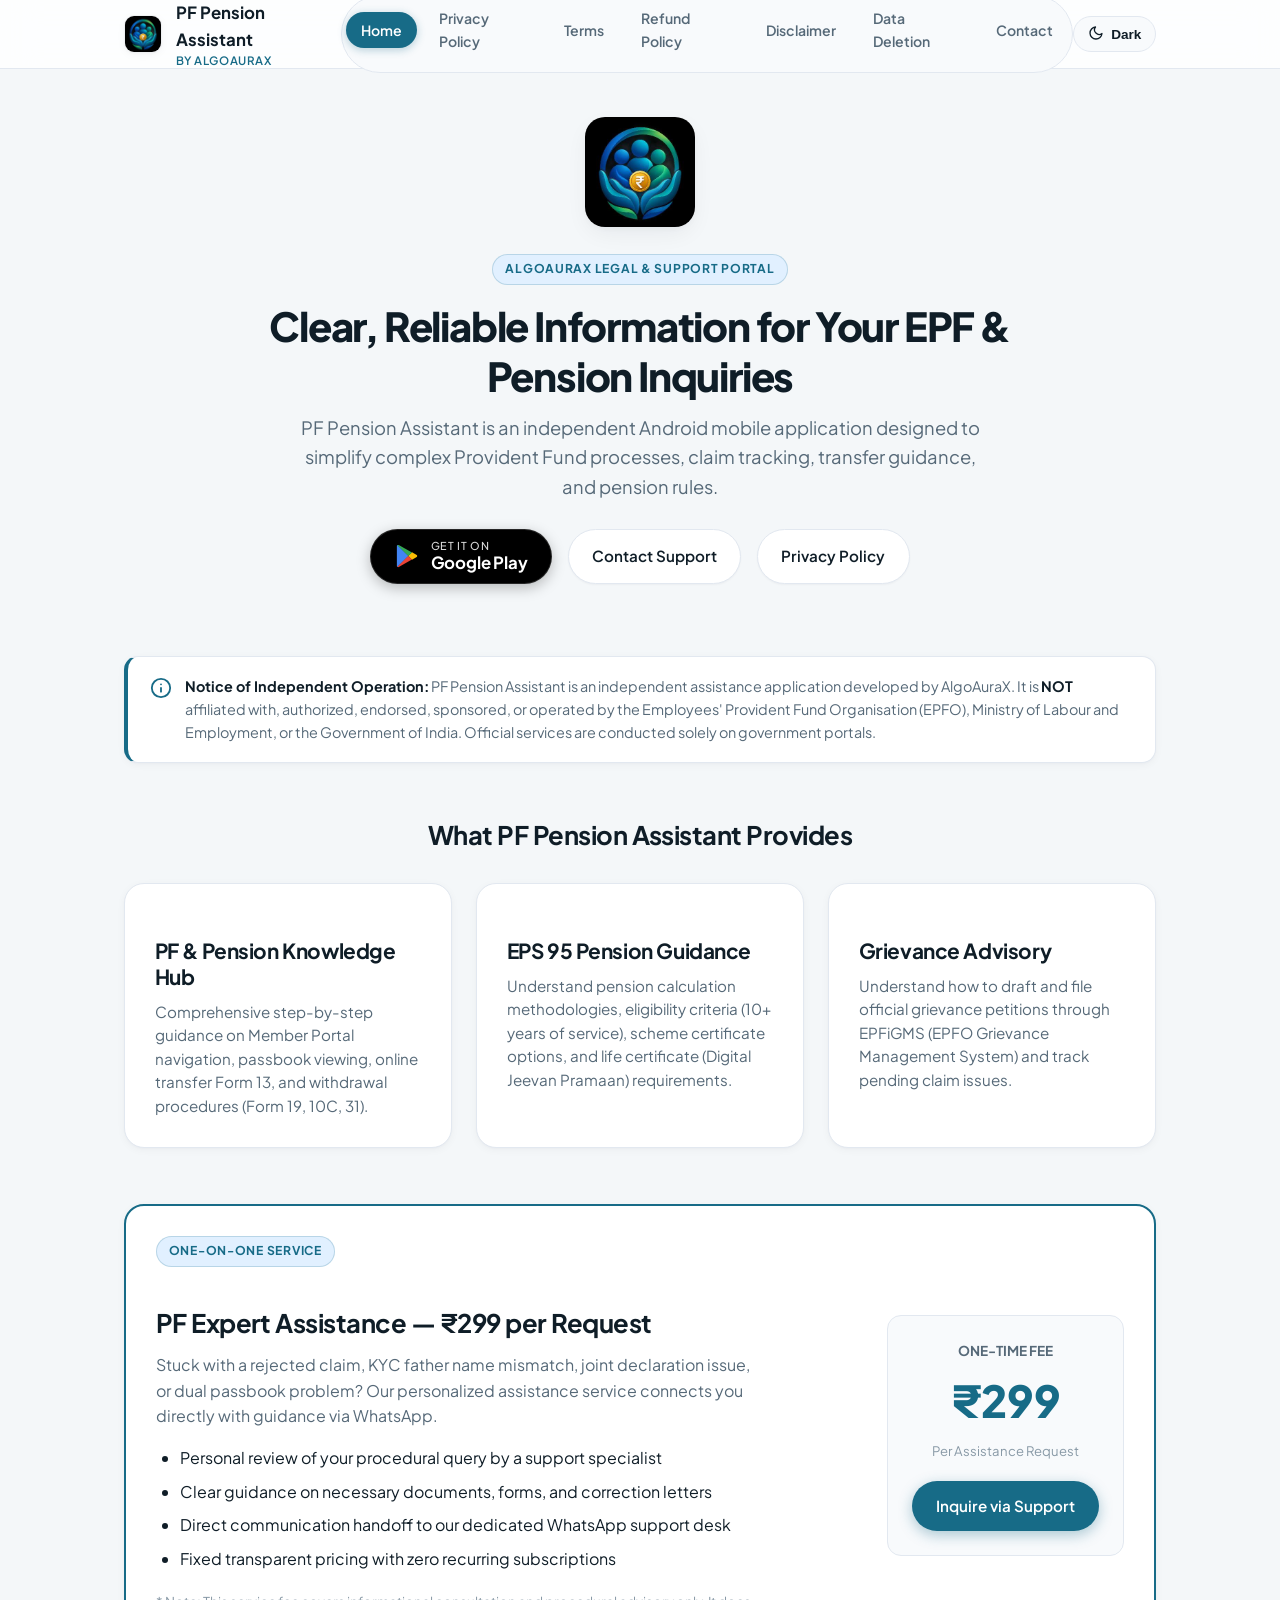
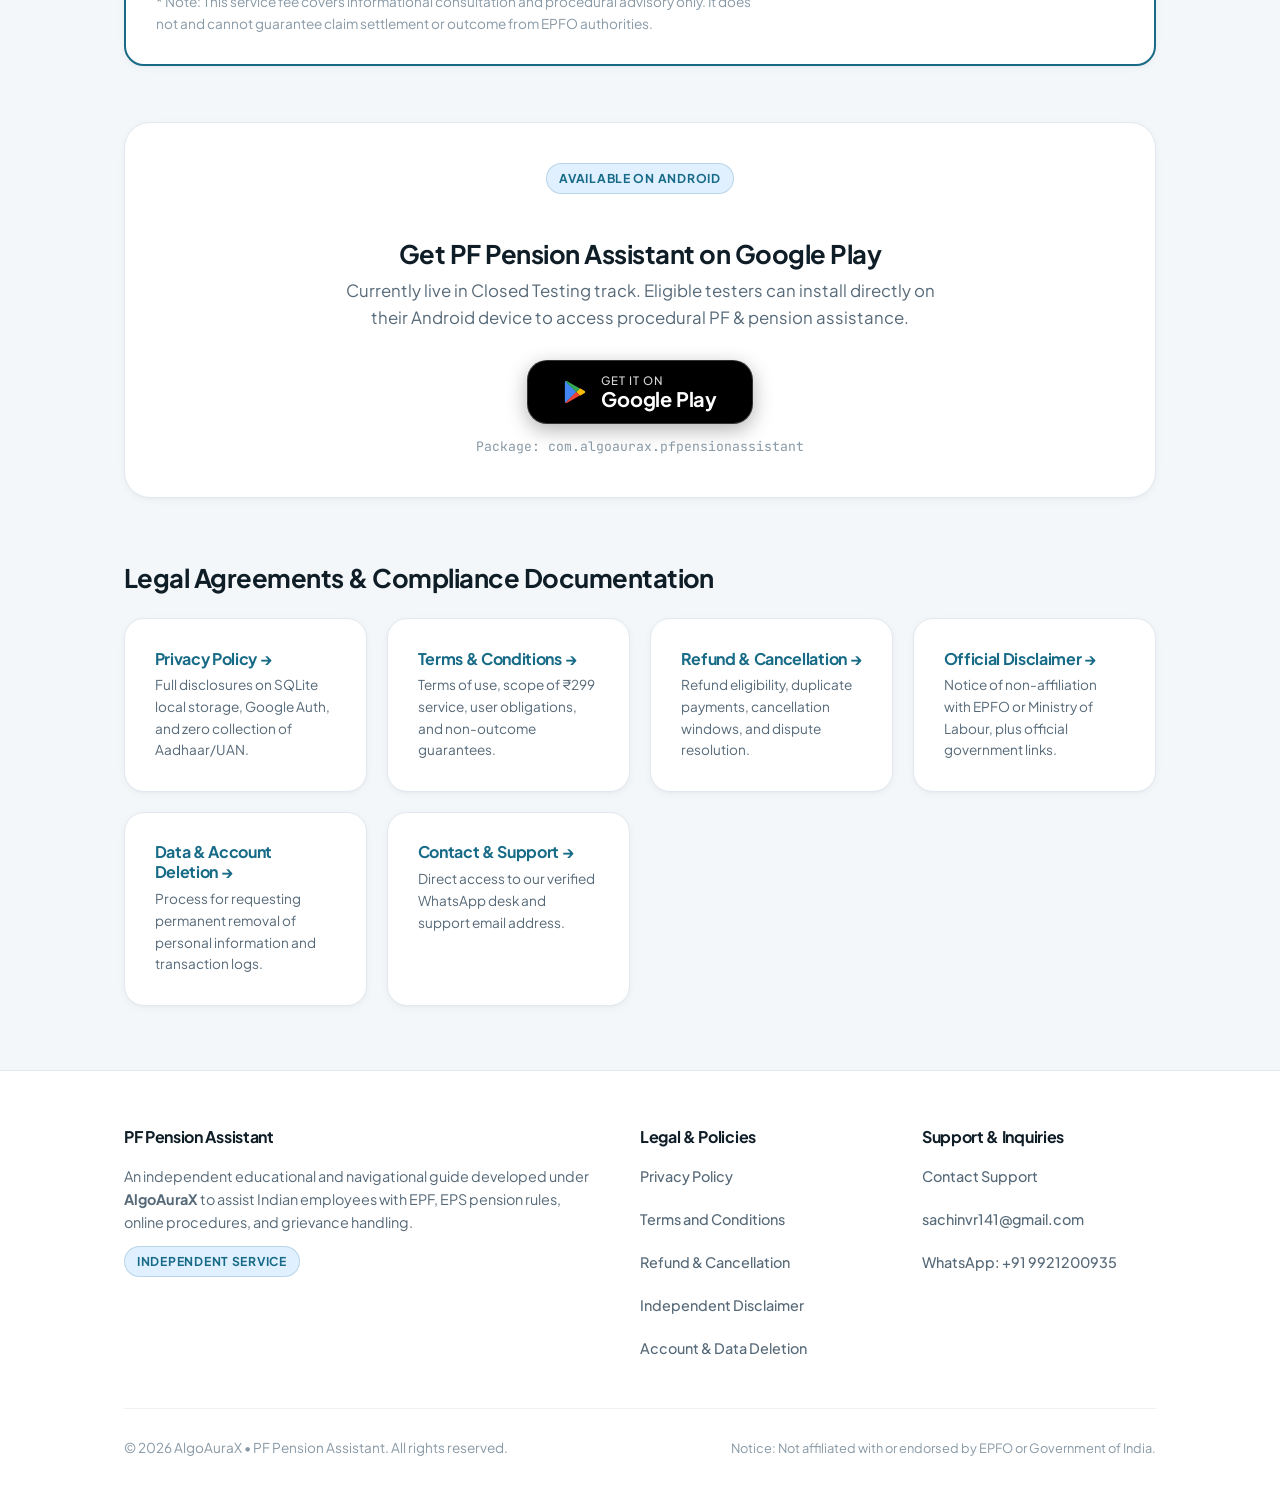
==== index.html @ a268f31b "feat: use official multi-color Google Play Store badge button with GET IT ON" ====
<!DOCTYPE html>
<html lang="en">
<head>
  <meta charset="UTF-8">
  <meta name="viewport" content="width=device-width, initial-scale=1.0">
  <title>PF Pension Assistant — Independent EPF & Pension Guidance</title>
  <meta name="description" content="PF Pension Assistant by AlgoAuraX is an independent educational and procedural assistance app for Indian PF and EPS pension members.">
  <meta name="theme-color" content="#176B87">
  <link rel="preconnect" href="https://fonts.googleapis.com">
  <link rel="preconnect" href="https://fonts.gstatic.com" crossorigin>
  <link href="https://fonts.googleapis.com/css2?family=Plus+Jakarta+Sans:wght@400;500;600;700;800&family=JetBrains+Mono:wght@500;600&display=swap" rel="stylesheet">
  <link rel="stylesheet" href="./css/style.css?v=5">

  <link rel="icon" type="image/png" sizes="32x32" href="./images/favicon-32x32.png?v=1792519978">
  <link rel="apple-touch-icon" sizes="192x192" href="./images/icon-192.png?v=1792519978">
</head>
<body>
  <header class="site-header">
    <div class="container header-inner">
      <a href="./" class="brand-link" aria-label="PF Pension Assistant Home">
        <img src="./images/app-logo.png?v=1792519978" alt="PF Pension Assistant Logo" class="brand-logo-img">
        <div>
          <span>PF Pension Assistant</span>
          <span class="brand-sub">by AlgoAuraX</span>
        </div>
      </a>

      <nav aria-label="Main Navigation">
        <ul class="nav-links">
          <li><a href="./" class="active">Home</a></li>
          <li><a href="./privacy-policy/" class="">Privacy Policy</a></li>
          <li><a href="./terms/" class="">Terms</a></li>
          <li><a href="./refund-policy/" class="">Refund Policy</a></li>
          <li><a href="./disclaimer/" class="">Disclaimer</a></li>
          <li><a href="./data-deletion/" class="">Data Deletion</a></li>
          <li><a href="./contact/" class="">Contact</a></li>
        </ul>
      </nav>

      <div class="header-actions">
        <button type="button" class="theme-toggle" aria-label="Toggle dark/light theme">
          <span class="theme-toggle-icon" aria-hidden="true">
            <svg width="16" height="16" viewBox="0 0 24 24" fill="none" stroke="currentColor" stroke-width="2" stroke-linecap="round" stroke-linejoin="round"><path d="M21 12.79A9 9 0 1 1 11.21 3 7 7 0 0 0 21 12.79z"/></svg>
          </span>
          <span class="theme-toggle-label">Dark</span>
        </button>

        <button type="button" class="mobile-menu-btn" aria-label="Open navigation menu" aria-expanded="false">
          <svg width="22" height="22" viewBox="0 0 24 24" fill="none" stroke="currentColor" stroke-width="2" stroke-linecap="round" stroke-linejoin="round"><line x1="3" y1="12" x2="21" y2="12"/><line x1="3" y1="6" x2="21" y2="6"/><line x1="3" y1="18" x2="21" y2="18"/></svg>
        </button>
      </div>
    </div>

    <div class="mobile-nav-menu" aria-label="Mobile Navigation">
      <ul>
        <li><a href="./" class="active">Home</a></li>
        <li><a href="./privacy-policy/" class="">Privacy Policy</a></li>
        <li><a href="./terms/" class="">Terms</a></li>
        <li><a href="./refund-policy/" class="">Refund Policy</a></li>
        <li><a href="./disclaimer/" class="">Disclaimer</a></li>
        <li><a href="./data-deletion/" class="">Data Deletion</a></li>
        <li><a href="./contact/" class="">Contact</a></li>
      </ul>
    </div>
  </header>

  <main id="main-content">

    <div class="container">
      <section class="page-header" style="text-align: center; border-bottom: none; padding-top: 3rem; padding-bottom: 2rem;">
        <div style="margin-bottom: 1.25rem;">
          <img src="./images/app-logo.png?v=1792519988" alt="PF Pension Assistant Logo" style="width: 110px; height: 110px; object-fit: contain; border-radius: var(--radius-lg); box-shadow: var(--shadow-md);">
        </div>
        <div class="badge badge-primary" style="margin-bottom: 1rem;">AlgoAuraX Legal & Support Portal</div>
        <h1 style="font-size: 2.5rem; max-width: 800px; margin-left: auto; margin-right: auto;">
          Clear, Reliable Information for Your EPF & Pension Inquiries
        </h1>
        <p class="page-subtitle" style="margin-left: auto; margin-right: auto; font-size: 1.15rem;">
          PF Pension Assistant is an independent Android mobile application designed to simplify complex Provident Fund processes, claim tracking, transfer guidance, and pension rules.
        </p>

        <div style="display: flex; gap: 1rem; justify-content: center; flex-wrap: wrap; margin-top: 1.75rem;">
          <a href="https://play.google.com/store/apps/details?id=com.algoaurax.pfpensionassistant" target="_blank" rel="noopener noreferrer" class="btn" style="background: #000000; color: #FFFFFF !important; padding: 0.65rem 1.45rem; display: inline-flex; align-items: center; gap: 0.75rem; box-shadow: 0 4px 14px rgba(0,0,0,0.25); border: 1px solid rgba(255,255,255,0.15);">
            <svg width="24" height="24" viewBox="0 0 512 512" style="flex-shrink: 0;">
  <path fill="#4285F4" d="M47.1 23.3c-4.4 5.3-7.1 13.5-7.1 24.3v416.8c0 10.8 2.7 19 7.1 24.3l3.6 3.6 233.5-233.5v-5.6L50.7 19.7l-3.6 3.6z"/>
  <path fill="#FBBC04" d="M361.3 335.7l-77.1-77.1v-5.6l77.1-77.1 1.7 1 91.5 52c26.1 14.8 26.1 39.1 0 54l-91.5 52-1.7.8z"/>
  <path fill="#EA4335" d="M284.2 253L50.7 486.5c8.6 9.1 22.8 10.3 39 1.1l271.6-154.4-77.1-77.2z"/>
  <path fill="#34A853" d="M284.2 258.6l77.1-77.1L89.7 27.1C73.5 17.9 59.3 19.1 50.7 28.2L284.2 258.6z"/>
</svg>
            <div style="text-align: left; line-height: 1.15;">
              <span style="display: block; font-size: 0.68rem; text-transform: uppercase; letter-spacing: 0.06em; opacity: 0.85; font-weight: 500;">GET IT ON</span>
              <span style="display: block; font-size: 1.05rem; font-weight: 700; letter-spacing: -0.01em;">Google Play</span>
            </div>
          </a>
          <a href="./contact/" class="btn btn-secondary">Contact Support</a>
          <a href="./privacy-policy/" class="btn btn-secondary">Privacy Policy</a>
        </div>
      </section>

      <!-- App Disclaimer Banner -->
      <div class="disclaimer-banner">
        <svg class="disclaimer-banner-icon" viewBox="0 0 24 24" fill="none" stroke="currentColor" stroke-width="2" stroke-linecap="round" stroke-linejoin="round">
          <circle cx="12" cy="12" r="10"/><line x1="12" y1="16" x2="12" y2="12"/><line x1="12" y1="8" x2="12.01" y2="8"/>
        </svg>
        <div>
          <strong>Notice of Independent Operation:</strong> PF Pension Assistant is an independent assistance application developed by AlgoAuraX. It is <strong>NOT</strong> affiliated with, authorized, endorsed, sponsored, or operated by the Employees' Provident Fund Organisation (EPFO), Ministry of Labour and Employment, or the Government of India. Official services are conducted solely on government portals.
        </div>
      </div>

      <!-- App Features Grid -->
      <section style="margin: 3.5rem 0;">
        <h2 style="text-align: center; margin-bottom: 2rem;">What PF Pension Assistant Provides</h2>
        <div style="display: grid; grid-template-columns: repeat(auto-fit, minmax(280px, 1fr)); gap: 1.5rem;">
          <div class="card">
            <h3 class="card-title">PF & Pension Knowledge Hub</h3>
            <p class="card-subtitle">Comprehensive step-by-step guidance on Member Portal navigation, passbook viewing, online transfer Form 13, and withdrawal procedures (Form 19, 10C, 31).</p>
          </div>
          <div class="card">
            <h3 class="card-title">EPS 95 Pension Guidance</h3>
            <p class="card-subtitle">Understand pension calculation methodologies, eligibility criteria (10+ years of service), scheme certificate options, and life certificate (Digital Jeevan Pramaan) requirements.</p>
          </div>
          <div class="card">
            <h3 class="card-title">Grievance Advisory</h3>
            <p class="card-subtitle">Understand how to draft and file official grievance petitions through EPFiGMS (EPFO Grievance Management System) and track pending claim issues.</p>
          </div>
        </div>
      </section>

      <!-- Paid Service Feature Section -->
      <section style="margin: 3.5rem 0;">
        <div class="card" style="border: 2px solid var(--color-primary); background: var(--color-surface);">
          <div style="display: flex; flex-wrap: wrap; justify-content: space-between; align-items: center; gap: 1.5rem;">
            <div style="max-width: 600px;">
              <span class="badge badge-primary" style="margin-bottom: 0.5rem;">One-on-One Service</span>
              <h2>PF Expert Assistance — ₹299 per Request</h2>
              <p style="color: var(--color-text-secondary); margin-bottom: 1rem;">
                Stuck with a rejected claim, KYC father name mismatch, joint declaration issue, or dual passbook problem? Our personalized assistance service connects you directly with guidance via WhatsApp.
              </p>
              <ul style="margin-bottom: 1.25rem;">
                <li>Personal review of your procedural query by a support specialist</li>
                <li>Clear guidance on necessary documents, forms, and correction letters</li>
                <li>Direct communication handoff to our dedicated WhatsApp support desk</li>
                <li>Fixed transparent pricing with zero recurring subscriptions</li>
              </ul>
              <div style="font-size: 0.85rem; color: var(--color-text-muted);">
                * Note: This service fee covers informational consultation and procedural advisory only. It does not and cannot guarantee claim settlement or outcome from EPFO authorities.
              </div>
            </div>

            <div style="text-align: center; min-width: 220px; padding: 1.5rem; background: var(--color-surface-subtle); border-radius: var(--radius-md); border: 1px solid var(--color-border);">
              <div style="font-size: 0.85rem; text-transform: uppercase; font-weight: 700; color: var(--color-text-secondary);">One-Time Fee</div>
              <div style="font-size: 2.75rem; font-weight: 800; color: var(--color-primary); margin: 0.25rem 0;">₹299</div>
              <div style="font-size: 0.82rem; color: var(--color-text-muted); margin-bottom: 1.25rem;">Per Assistance Request</div>
              <a href="./contact/" class="btn btn-primary" style="width: 100%;">Inquire via Support</a>
            </div>
          </div>
        </div>
      </section>

      <!-- Google Play Store Download Section -->
      <section style="margin: 3.5rem 0; text-align: center; padding: 2.5rem 1.5rem; background: var(--color-surface); border-radius: var(--radius-xl); border: 1px solid var(--color-border); box-shadow: var(--shadow-sm);">
        <span class="badge badge-primary" style="margin-bottom: 0.75rem;">Available on Android</span>
        <h2 style="margin-bottom: 0.5rem;">Get PF Pension Assistant on Google Play</h2>
        <p style="max-width: 620px; margin: 0 auto 1.75rem; color: var(--color-text-secondary); font-size: 1.05rem;">
          Currently live in Closed Testing track. Eligible testers can install directly on their Android device to access procedural PF & pension assistance.
        </p>
        <div style="display: inline-flex; flex-direction: column; align-items: center; gap: 0.75rem;">
          <a href="https://play.google.com/store/apps/details?id=com.algoaurax.pfpensionassistant" target="_blank" rel="noopener noreferrer" class="btn" style="background: #000000; color: #FFFFFF !important; padding: 0.8rem 2.2rem; display: inline-flex; align-items: center; gap: 0.9rem; box-shadow: 0 6px 20px rgba(0,0,0,0.3); border: 1px solid rgba(255,255,255,0.2); border-radius: var(--radius-lg);">
            <svg width="24" height="24" viewBox="0 0 512 512" style="flex-shrink: 0;">
  <path fill="#4285F4" d="M47.1 23.3c-4.4 5.3-7.1 13.5-7.1 24.3v416.8c0 10.8 2.7 19 7.1 24.3l3.6 3.6 233.5-233.5v-5.6L50.7 19.7l-3.6 3.6z"/>
  <path fill="#FBBC04" d="M361.3 335.7l-77.1-77.1v-5.6l77.1-77.1 1.7 1 91.5 52c26.1 14.8 26.1 39.1 0 54l-91.5 52-1.7.8z"/>
  <path fill="#EA4335" d="M284.2 253L50.7 486.5c8.6 9.1 22.8 10.3 39 1.1l271.6-154.4-77.1-77.2z"/>
  <path fill="#34A853" d="M284.2 258.6l77.1-77.1L89.7 27.1C73.5 17.9 59.3 19.1 50.7 28.2L284.2 258.6z"/>
</svg>
            <div style="text-align: left; line-height: 1.15;">
              <span style="display: block; font-size: 0.72rem; text-transform: uppercase; letter-spacing: 0.08em; opacity: 0.85; font-weight: 500;">GET IT ON</span>
              <span style="display: block; font-size: 1.25rem; font-weight: 700; letter-spacing: -0.01em;">Google Play</span>
            </div>
          </a>
          <span style="font-size: 0.82rem; color: var(--color-text-muted); font-family: var(--font-mono);">Package: com.algoaurax.pfpensionassistant</span>
        </div>
      </section>

      <!-- Comprehensive Legal Links Grid -->
      <section style="margin: 4rem 0;">
        <h2 style="margin-bottom: 1.5rem;">Legal Agreements & Compliance Documentation</h2>
        <div style="display: grid; grid-template-columns: repeat(auto-fit, minmax(240px, 1fr)); gap: 1.25rem;">
          <a href="./privacy-policy/" class="card" style="text-decoration: none; color: inherit;">
            <h4 style="margin-bottom: 0.35rem; color: var(--color-primary);">Privacy Policy &rarr;</h4>
            <p style="font-size: 0.85rem; color: var(--color-text-secondary); margin: 0;">Full disclosures on SQLite local storage, Google Auth, and zero collection of Aadhaar/UAN.</p>
          </a>
          <a href="./terms/" class="card" style="text-decoration: none; color: inherit;">
            <h4 style="margin-bottom: 0.35rem; color: var(--color-primary);">Terms & Conditions &rarr;</h4>
            <p style="font-size: 0.85rem; color: var(--color-text-secondary); margin: 0;">Terms of use, scope of ₹299 service, user obligations, and non-outcome guarantees.</p>
          </a>
          <a href="./refund-policy/" class="card" style="text-decoration: none; color: inherit;">
            <h4 style="margin-bottom: 0.35rem; color: var(--color-primary);">Refund & Cancellation &rarr;</h4>
            <p style="font-size: 0.85rem; color: var(--color-text-secondary); margin: 0;">Refund eligibility, duplicate payments, cancellation windows, and dispute resolution.</p>
          </a>
          <a href="./disclaimer/" class="card" style="text-decoration: none; color: inherit;">
            <h4 style="margin-bottom: 0.35rem; color: var(--color-primary);">Official Disclaimer &rarr;</h4>
            <p style="font-size: 0.85rem; color: var(--color-text-secondary); margin: 0;">Notice of non-affiliation with EPFO or Ministry of Labour, plus official government links.</p>
          </a>
          <a href="./data-deletion/" class="card" style="text-decoration: none; color: inherit;">
            <h4 style="margin-bottom: 0.35rem; color: var(--color-primary);">Data & Account Deletion &rarr;</h4>
            <p style="font-size: 0.85rem; color: var(--color-text-secondary); margin: 0;">Process for requesting permanent removal of personal information and transaction logs.</p>
          </a>
          <a href="./contact/" class="card" style="text-decoration: none; color: inherit;">
            <h4 style="margin-bottom: 0.35rem; color: var(--color-primary);">Contact & Support &rarr;</h4>
            <p style="font-size: 0.85rem; color: var(--color-text-secondary); margin: 0;">Direct access to our verified WhatsApp desk and support email address.</p>
          </a>
        </div>
      </section>
    </div>

  </main>

  <footer class="site-footer">
    <div class="container">
      <div class="footer-grid">
        <div class="footer-col">
          <h4>PF Pension Assistant</h4>
          <p style="font-size: 0.9rem; margin-bottom: 0.75rem;">
            An independent educational and navigational guide developed under <strong>AlgoAuraX</strong> to assist Indian employees with EPF, EPS pension rules, online procedures, and grievance handling.
          </p>
          <div class="badge badge-primary">Independent Service</div>
        </div>

        <div class="footer-col">
          <h4>Legal & Policies</h4>
          <ul class="footer-links">
            <li><a href="./privacy-policy/">Privacy Policy</a></li>
            <li><a href="./terms/">Terms and Conditions</a></li>
            <li><a href="./refund-policy/">Refund & Cancellation</a></li>
            <li><a href="./disclaimer/">Independent Disclaimer</a></li>
            <li><a href="./data-deletion/">Account & Data Deletion</a></li>
          </ul>
        </div>

        <div class="footer-col">
          <h4>Support & Inquiries</h4>
          <ul class="footer-links">
            <li><a href="./contact/">Contact Support</a></li>
            <li><a href="mailto:sachinvr141@gmail.com">sachinvr141@gmail.com</a></li>
            <li><a href="https://wa.me/919921200935" target="_blank" rel="noopener noreferrer">WhatsApp: +91 9921200935</a></li>
          </ul>
        </div>
      </div>

      <div class="footer-bottom">
        <div>&copy; 2026 AlgoAuraX &bull; PF Pension Assistant. All rights reserved.</div>
        <div style="font-size: 0.8rem;">
          Notice: Not affiliated with or endorsed by EPFO or Government of India.
        </div>
      </div>
    </div>
  </footer>

  <script src="./js/main.js"></script>
</body>
</html>
---- css/style.css ----
/* ==========================================================================
   PF Pension Assistant (AlgoAuraX) — Premium Modern FinTech Stylesheet
   Designed with iOS 18 / Apple FinTech aesthetics, Bento Grid,
   Glassmorphism, subtle micro-interactions & restrained Teal/Navy palette.
   ========================================================================== */

@import url('https://fonts.googleapis.com/css2?family=Plus+Jakarta+Sans:wght@400;500;600;700;800&family=JetBrains+Mono:wght@500;600&display=swap');

:root {
  /* Brand Palette (Android App Exact Teal) */
  --color-primary: #176B87;
  --color-primary-rgb: 23, 107, 135;
  --color-accent: #087E8B;
  --color-accent-rgb: 8, 126, 139;
  --color-primary-dark: #00526A;
  --color-primary-light: #B6E7FF;
  --color-primary-container: #E1F0FF;

  /* Surfaces & Backgrounds (Light - Apple Soft Slate) */
  --color-bg: #F4F7F9;
  --color-surface: #FFFFFF;
  --color-surface-translucent: rgba(255, 255, 255, 0.82);
  --color-surface-subtle: #F8FAFC;
  --color-surface-hover: #EEF4F7;

  /* Typography */
  --color-text-main: #0F1D27;
  --color-text-secondary: #566978;
  --color-text-muted: #8899A6;

  /* Borders & Dividers */
  --color-border: #E2E8F0;
  --color-border-subtle: rgba(15, 29, 39, 0.06);

  /* Semantic */
  --color-success: #10B981;
  --color-success-bg: #ECFDF5;
  --color-warning: #F59E0B;
  --color-warning-bg: #FFFBEB;
  --color-error: #EF4444;
  --color-error-bg: #FEF2F2;

  /* Premium Apple Elevations */
  --shadow-xs: 0 1px 2px rgba(15, 29, 39, 0.04);
  --shadow-sm: 0 2px 8px rgba(15, 29, 39, 0.04), 0 1px 2px rgba(15, 29, 39, 0.02);
  --shadow-md: 0 8px 24px -4px rgba(15, 29, 39, 0.07), 0 2px 6px -1px rgba(15, 29, 39, 0.04);
  --shadow-lg: 0 20px 32px -8px rgba(15, 29, 39, 0.09), 0 4px 12px -2px rgba(15, 29, 39, 0.04);
  --shadow-glow: 0 0 40px -10px rgba(23, 107, 135, 0.25);

  /* Typography */
  --font-family: 'Plus Jakarta Sans', -apple-system, BlinkMacSystemFont, "Segoe UI", Roboto, sans-serif;
  --font-mono: 'JetBrains Mono', ui-monospace, SFMono-Regular, monospace;

  /* Radius */
  --radius-xs: 6px;
  --radius-sm: 10px;
  --radius-md: 14px;
  --radius-lg: 20px;
  --radius-xl: 26px;
  --radius-full: 9999px;

  /* Max widths */
  --container-max: 1080px;
  --content-max: 820px;
}

[data-theme="dark"] {
  /* Brand & Accents (Dark Mode) */
  --color-primary: #58B7C5;
  --color-primary-rgb: 88, 183, 197;
  --color-accent: #58B7C5;
  --color-primary-dark: #3BA0B0;
  --color-primary-light: #004D64;
  --color-primary-container: #15323D;

  /* Surfaces & Backgrounds (Dark - Deep FinTech OLED Charcoal) */
  --color-bg: #0C1217;
  --color-surface: #141C23;
  --color-surface-translucent: rgba(20, 28, 35, 0.85);
  --color-surface-subtle: #10171D;
  --color-surface-hover: #1A2631;

  /* Typography (Dark) */
  --color-text-main: #F4F7FA;
  --color-text-secondary: #A0B1C0;
  --color-text-muted: #6B7C8C;

  /* Borders & Dividers (Dark) */
  --color-border: #23313E;
  --color-border-subtle: rgba(255, 255, 255, 0.06);

  /* Semantic (Dark) */
  --color-success: #34D399;
  --color-success-bg: #064E3B;
  --color-warning: #FBBF24;
  --color-warning-bg: #451A03;
  --color-error: #F87171;
  --color-error-bg: #450A0A;

  /* Shadows (Dark) */
  --shadow-xs: 0 1px 2px rgba(0, 0, 0, 0.3);
  --shadow-sm: 0 2px 8px rgba(0, 0, 0, 0.35);
  --shadow-md: 0 8px 24px -4px rgba(0, 0, 0, 0.45);
  --shadow-lg: 0 20px 36px -8px rgba(0, 0, 0, 0.6);
  --shadow-glow: 0 0 40px -10px rgba(88, 183, 197, 0.2);
}

/* Base reset */
*, *::before, *::after {
  box-sizing: border-box;
  margin: 0;
  padding: 0;
}

html {
  font-family: var(--font-family);
  font-size: 16px;
  line-height: 1.6;
  color: var(--color-text-main);
  background-color: var(--color-bg);
  -webkit-font-smoothing: antialiased;
  -moz-osx-font-smoothing: grayscale;
  scroll-behavior: smooth;
  text-rendering: optimizeLegibility;
}

body {
  min-height: 100vh;
  display: flex;
  flex-direction: column;
  background-color: var(--color-bg);
  color: var(--color-text-main);
  transition: background-color 0.3s cubic-bezier(0.16, 1, 0.3, 1), color 0.3s cubic-bezier(0.16, 1, 0.3, 1);
  overflow-x: hidden;
}

/* Reduced motion preference */
@media (prefers-reduced-motion: reduce) {
  *, *::before, *::after {
    animation-duration: 0.01ms !important;
    animation-iteration-count: 1 !important;
    transition-duration: 0.01ms !important;
    scroll-behavior: auto !important;
  }
}

a {
  color: var(--color-primary);
  text-decoration: none;
  transition: color 0.2s ease, opacity 0.2s ease;
}

a:hover {
  text-decoration: none;
  color: var(--color-primary-dark);
}

a:focus-visible, button:focus-visible, summary:focus-visible {
  outline: 2px solid var(--color-primary);
  outline-offset: 3px;
  border-radius: var(--radius-xs);
}

p {
  margin-bottom: 1.15rem;
}

p:last-child {
  margin-bottom: 0;
}

h1, h2, h3, h4, h5, h6 {
  color: var(--color-text-main);
  font-weight: 700;
  line-height: 1.25;
  letter-spacing: -0.02em;
  margin-bottom: 0.75rem;
}

h1 { font-size: 2.35rem; font-weight: 800; letter-spacing: -0.03em; }
h2 { font-size: 1.6rem; margin-top: 2rem; margin-bottom: 0.85rem; font-weight: 700; }
h3 { font-size: 1.25rem; margin-top: 1.5rem; margin-bottom: 0.65rem; }

ul, ol {
  margin-bottom: 1.25rem;
  padding-left: 1.5rem;
}

li {
  margin-bottom: 0.5rem;
  color: var(--color-text-main);
}

code, kbd {
  font-family: var(--font-mono);
  font-size: 0.88em;
  background: var(--color-surface-hover);
  padding: 0.15em 0.4em;
  border-radius: var(--radius-xs);
  border: 1px solid var(--color-border);
  color: var(--color-primary);
}

/* Layout Container */
.container {
  width: 100%;
  max-width: var(--container-max);
  margin-left: auto;
  margin-right: auto;
  padding-left: 1.5rem;
  padding-right: 1.5rem;
}

.content-wrap {
  max-width: var(--content-max);
  margin-left: auto;
  margin-right: auto;
}

/* Header & Shared Glassmorphic Navigation */
.site-header {
  position: sticky;
  top: 0;
  z-index: 100;
  background-color: var(--color-surface-translucent);
  border-bottom: 1px solid var(--color-border);
  backdrop-filter: blur(18px) saturate(180%);
  -webkit-backdrop-filter: blur(18px) saturate(180%);
  transition: background-color 0.3s ease, border-color 0.3s ease;
}

.header-inner {
  display: flex;
  align-items: center;
  justify-content: space-between;
  height: 68px;
}

.brand-link {
  display: flex;
  align-items: center;
  gap: 0.85rem;
  text-decoration: none;
  color: var(--color-text-main);
  font-weight: 700;
  font-size: 1.05rem;
}

.brand-logo-img {
  width: 38px;
  height: 38px;
  object-fit: cover;
  border-radius: var(--radius-sm);
  flex-shrink: 0;
  box-shadow: var(--shadow-sm);
  border: 1px solid var(--color-border-subtle);
}

.brand-sub {
  font-size: 0.72rem;
  font-weight: 600;
  text-transform: uppercase;
  letter-spacing: 0.05em;
  color: var(--color-primary);
  display: block;
  line-height: 1.2;
}

.nav-links {
  display: flex;
  align-items: center;
  gap: 0.4rem;
  list-style: none;
  padding: 0;
  margin: 0;
  background: var(--color-surface-subtle);
  padding: 4px;
  border-radius: var(--radius-full);
  border: 1px solid var(--color-border);
}

.nav-links a {
  color: var(--color-text-secondary);
  font-size: 0.88rem;
  font-weight: 600;
  padding: 0.45rem 0.95rem;
  border-radius: var(--radius-full);
  transition: all 0.2s cubic-bezier(0.16, 1, 0.3, 1);
  display: inline-block;
}

.nav-links a:hover {
  color: var(--color-text-main);
  background: var(--color-surface-hover);
}

.nav-links a.active {
  color: #FFFFFF !important;
  background: var(--color-primary);
  box-shadow: 0 2px 8px rgba(var(--color-primary-rgb), 0.3);
}

.header-actions {
  display: flex;
  align-items: center;
  gap: 0.75rem;
}

/* Theme Toggle Button */
.theme-toggle {
  background: var(--color-surface-subtle);
  border: 1px solid var(--color-border);
  color: var(--color-text-main);
  padding: 0.45rem 0.85rem;
  border-radius: var(--radius-full);
  cursor: pointer;
  display: inline-flex;
  align-items: center;
  gap: 0.45rem;
  font-size: 0.85rem;
  font-weight: 600;
  transition: all 0.2s ease;
}

.theme-toggle:hover {
  background: var(--color-surface-hover);
  transform: translateY(-1px);
}

.mobile-menu-btn {
  display: none;
  background: var(--color-surface-subtle);
  border: 1px solid var(--color-border);
  color: var(--color-text-main);
  padding: 0.45rem 0.65rem;
  border-radius: var(--radius-sm);
  cursor: pointer;
}

/* Mobile Nav Drawer */
.mobile-nav-menu {
  display: none;
  background-color: var(--color-surface);
  border-bottom: 1px solid var(--color-border);
  padding: 1.25rem 1.5rem;
}

.mobile-nav-menu.open {
  display: block;
  animation: slideDown 0.25s ease-out;
}

@keyframes slideDown {
  from { opacity: 0; transform: translateY(-8px); }
  to { opacity: 1; transform: translateY(0); }
}

.mobile-nav-menu ul {
  list-style: none;
  padding: 0;
  margin: 0;
  display: flex;
  flex-direction: column;
  gap: 0.5rem;
}

.mobile-nav-menu a {
  display: block;
  padding: 0.65rem 0.85rem;
  font-size: 1rem;
  font-weight: 600;
  color: var(--color-text-main);
  border-radius: var(--radius-sm);
}

.mobile-nav-menu a.active {
  color: #FFFFFF;
  background: var(--color-primary);
}

/* Disclaimer Banner Component */
.disclaimer-banner {
  background: var(--color-surface);
  border: 1px solid var(--color-border);
  border-left: 4px solid var(--color-primary);
  border-radius: var(--radius-md);
  padding: 1.15rem 1.35rem;
  display: flex;
  align-items: flex-start;
  gap: 0.85rem;
  margin: 2rem 0;
  font-size: 0.9rem;
  line-height: 1.6;
  color: var(--color-text-secondary);
  box-shadow: var(--shadow-sm);
}

.disclaimer-banner-icon {
  width: 22px;
  height: 22px;
  color: var(--color-primary);
  flex-shrink: 0;
  margin-top: 2px;
}

.disclaimer-banner strong {
  color: var(--color-text-main);
}

/* Modern Bento Grid Cards */
.card {
  background-color: var(--color-surface);
  border: 1px solid var(--color-border);
  border-radius: var(--radius-lg);
  padding: 1.85rem;
  box-shadow: var(--shadow-sm);
  transition: transform 0.25s cubic-bezier(0.16, 1, 0.3, 1), box-shadow 0.25s cubic-bezier(0.16, 1, 0.3, 1), border-color 0.2s ease;
  position: relative;
  overflow: hidden;
}

.card:hover {
  transform: translateY(-3px);
  box-shadow: var(--shadow-md);
  border-color: rgba(var(--color-primary-rgb), 0.35);
}

.card-title {
  font-size: 1.3rem;
  font-weight: 700;
  margin-bottom: 0.6rem;
  color: var(--color-text-main);
}

.card-subtitle {
  font-size: 0.95rem;
  color: var(--color-text-secondary);
  line-height: 1.55;
}

/* Apple Buttons */
.btn {
  display: inline-flex;
  align-items: center;
  justify-content: center;
  gap: 0.55rem;
  font-size: 0.95rem;
  font-weight: 600;
  padding: 0.75rem 1.45rem;
  border-radius: var(--radius-full);
  border: 1px solid transparent;
  cursor: pointer;
  text-decoration: none !important;
  transition: all 0.2s cubic-bezier(0.16, 1, 0.3, 1);
  box-shadow: var(--shadow-xs);
}

.btn:active {
  transform: scale(0.97);
}

.btn-primary {
  background-color: var(--color-primary);
  color: #FFFFFF !important;
  box-shadow: 0 4px 14px rgba(var(--color-primary-rgb), 0.35);
}

.btn-primary:hover {
  background-color: var(--color-primary-dark);
  box-shadow: 0 6px 20px rgba(var(--color-primary-rgb), 0.45);
  transform: translateY(-1px);
}

.btn-secondary {
  background-color: var(--color-surface);
  border-color: var(--color-border);
  color: var(--color-text-main) !important;
}

.btn-secondary:hover {
  background-color: var(--color-surface-hover);
  border-color: var(--color-text-muted);
  transform: translateY(-1px);
}

.btn-whatsapp {
  background-color: #25D366;
  color: #FFFFFF !important;
  box-shadow: 0 4px 14px rgba(37, 211, 102, 0.35);
}

.btn-whatsapp:hover {
  background-color: #20BA5A;
  box-shadow: 0 6px 20px rgba(37, 211, 102, 0.45);
  transform: translateY(-1px);
}

/* Badges */
.badge {
  display: inline-flex;
  align-items: center;
  gap: 0.4rem;
  padding: 0.3rem 0.75rem;
  font-size: 0.76rem;
  font-weight: 700;
  text-transform: uppercase;
  letter-spacing: 0.06em;
  border-radius: var(--radius-full);
}

.badge-primary {
  background-color: var(--color-primary-container);
  color: var(--color-primary);
  border: 1px solid rgba(var(--color-primary-rgb), 0.2);
}

.badge-success {
  background-color: var(--color-success-bg);
  color: var(--color-success);
}

/* Page Headers */
.page-header {
  padding: 3.5rem 0 2rem;
  border-bottom: 1px solid var(--color-border-subtle);
  margin-bottom: 2.5rem;
}

.page-title {
  font-size: 2.35rem;
  margin-bottom: 0.65rem;
}

.page-subtitle {
  font-size: 1.1rem;
  color: var(--color-text-secondary);
  max-width: 680px;
  line-height: 1.6;
}

.meta-info {
  display: flex;
  align-items: center;
  flex-wrap: wrap;
  gap: 1.25rem;
  margin-top: 1.25rem;
  font-size: 0.88rem;
  color: var(--color-text-muted);
}

/* Legal text styling */
.legal-content {
  padding-bottom: 4.5rem;
}

.legal-section {
  margin-bottom: 2.75rem;
}

.legal-section h2 {
  display: flex;
  align-items: center;
  gap: 0.5rem;
  border-bottom: 1px solid var(--color-border-subtle);
  padding-bottom: 0.65rem;
}

.highlight-box {
  background-color: var(--color-surface);
  border-left: 4px solid var(--color-primary);
  border-radius: 0 var(--radius-sm) var(--radius-sm) 0;
  padding: 1.25rem 1.45rem;
  margin: 1.45rem 0;
  font-size: 0.95rem;
  box-shadow: var(--shadow-xs);
  border-top: 1px solid var(--color-border-subtle);
  border-right: 1px solid var(--color-border-subtle);
  border-bottom: 1px solid var(--color-border-subtle);
}

.highlight-box.warning {
  border-left-color: var(--color-warning);
  background-color: var(--color-warning-bg);
}

.highlight-box.danger {
  border-left-color: var(--color-error);
  background-color: var(--color-error-bg);
}

/* Footer */
.site-footer {
  margin-top: auto;
  background-color: var(--color-surface);
  border-top: 1px solid var(--color-border);
  padding: 3.5rem 0 2rem;
  color: var(--color-text-secondary);
  font-size: 0.9rem;
  transition: background-color 0.3s ease, border-color 0.3s ease;
}

.footer-grid {
  display: grid;
  grid-template-columns: 2fr 1fr 1fr;
  gap: 3rem;
  margin-bottom: 2.5rem;
}

.footer-col h4 {
  font-size: 1rem;
  color: var(--color-text-main);
  margin-bottom: 1.15rem;
  font-weight: 700;
}

.footer-links {
  list-style: none;
  padding: 0;
  margin: 0;
  display: flex;
  flex-direction: column;
  gap: 0.75rem;
}

.footer-links a {
  color: var(--color-text-secondary);
  font-size: 0.9rem;
  font-weight: 500;
}

.footer-links a:hover {
  color: var(--color-primary);
}

.footer-bottom {
  border-top: 1px solid var(--color-border-subtle);
  padding-top: 1.75rem;
  display: flex;
  flex-wrap: wrap;
  align-items: center;
  justify-content: space-between;
  gap: 1.25rem;
  font-size: 0.85rem;
  color: var(--color-text-muted);
}

/* Responsive Breakpoints */
@media (max-width: 860px) {
  .nav-links {
    display: none;
  }
  .mobile-menu-btn {
    display: inline-flex;
  }
  .footer-grid {
    grid-template-columns: 1fr;
    gap: 2rem;
  }
  h1 { font-size: 2rem; }
  h2 { font-size: 1.45rem; }
  .page-title { font-size: 2rem; }
}
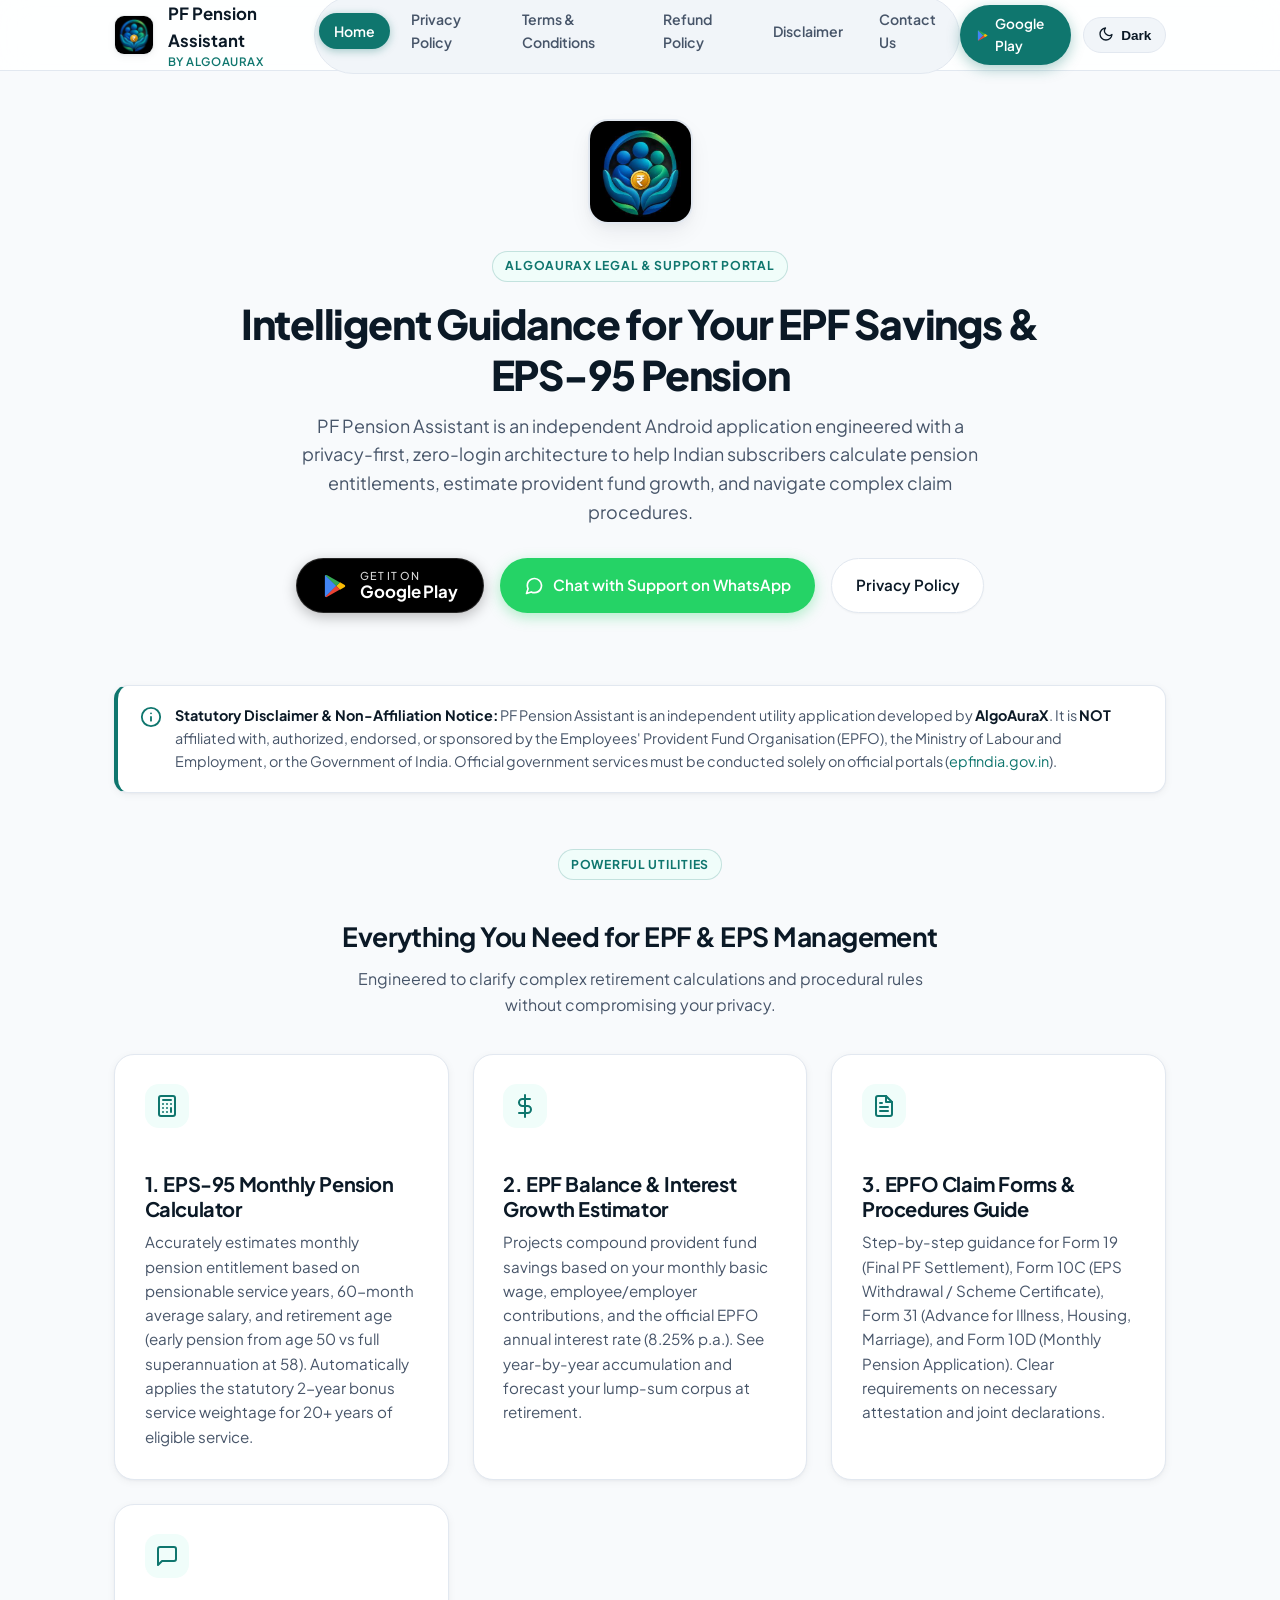
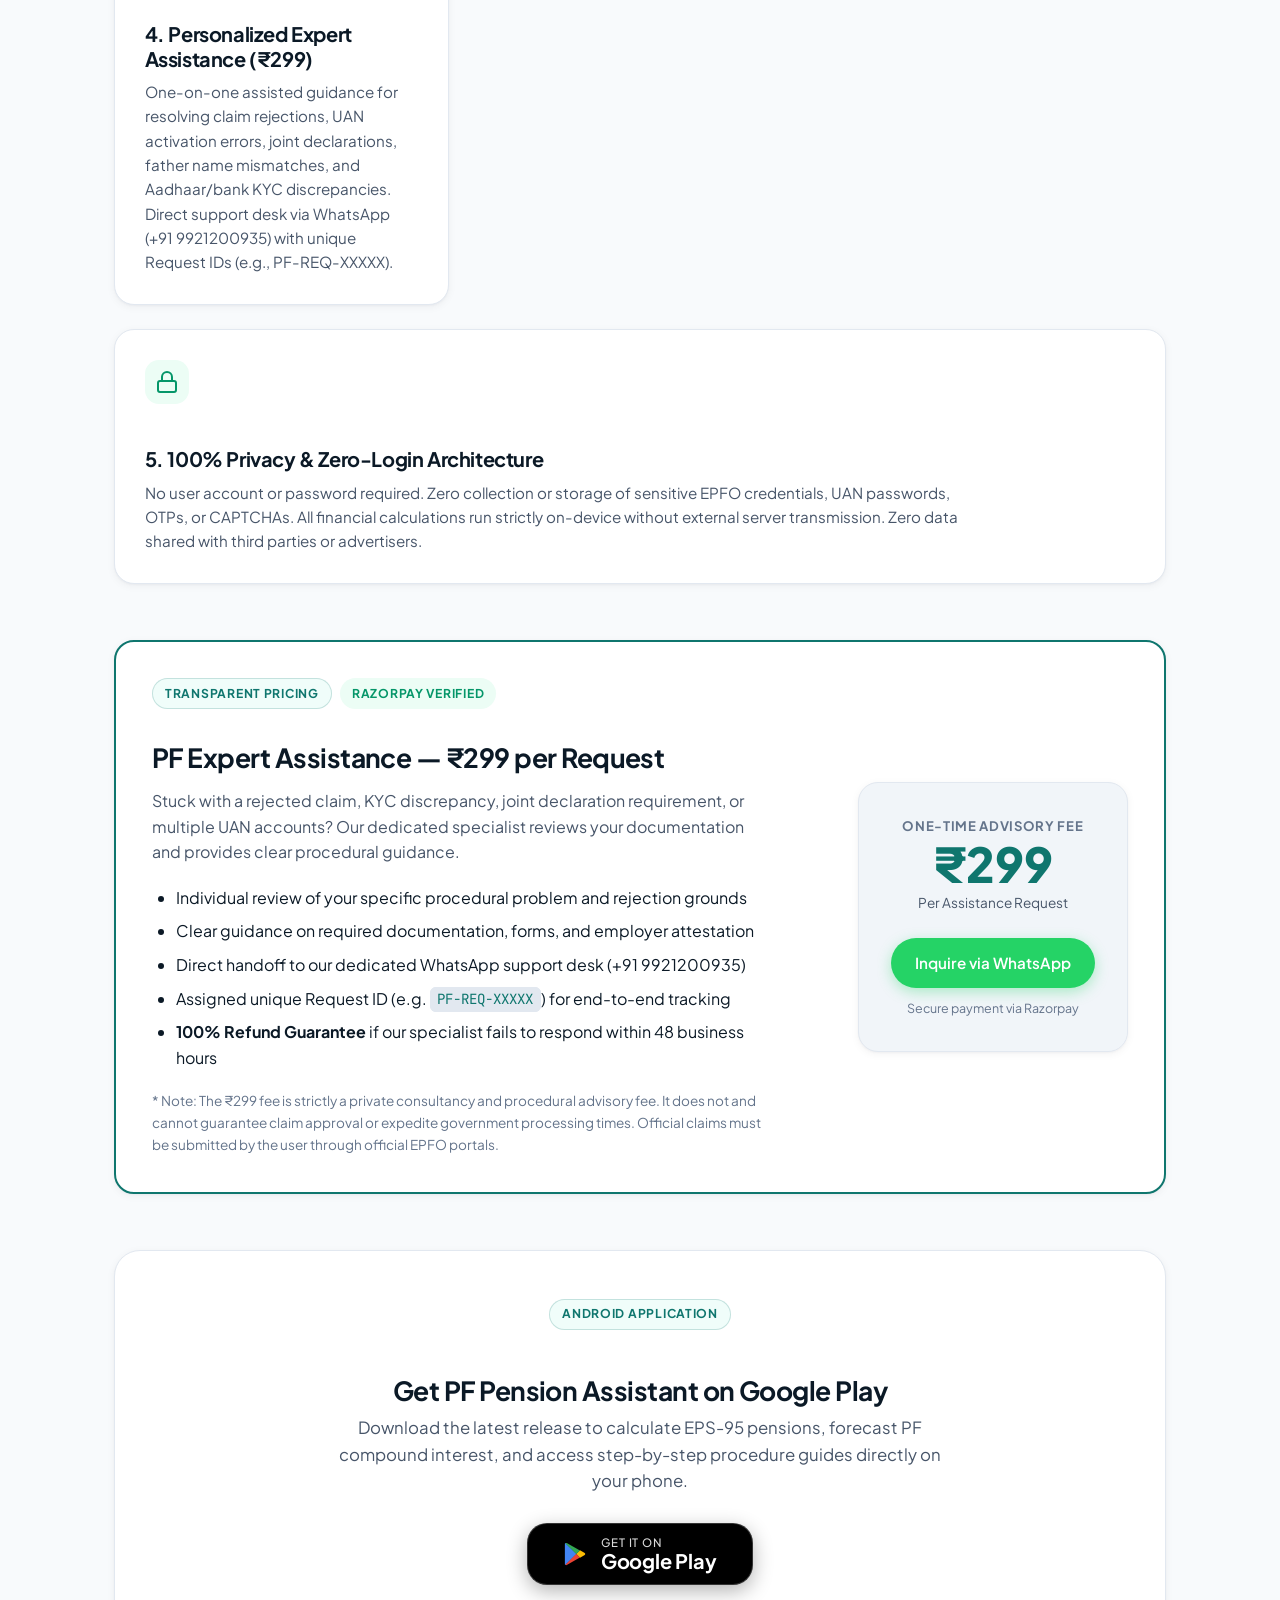
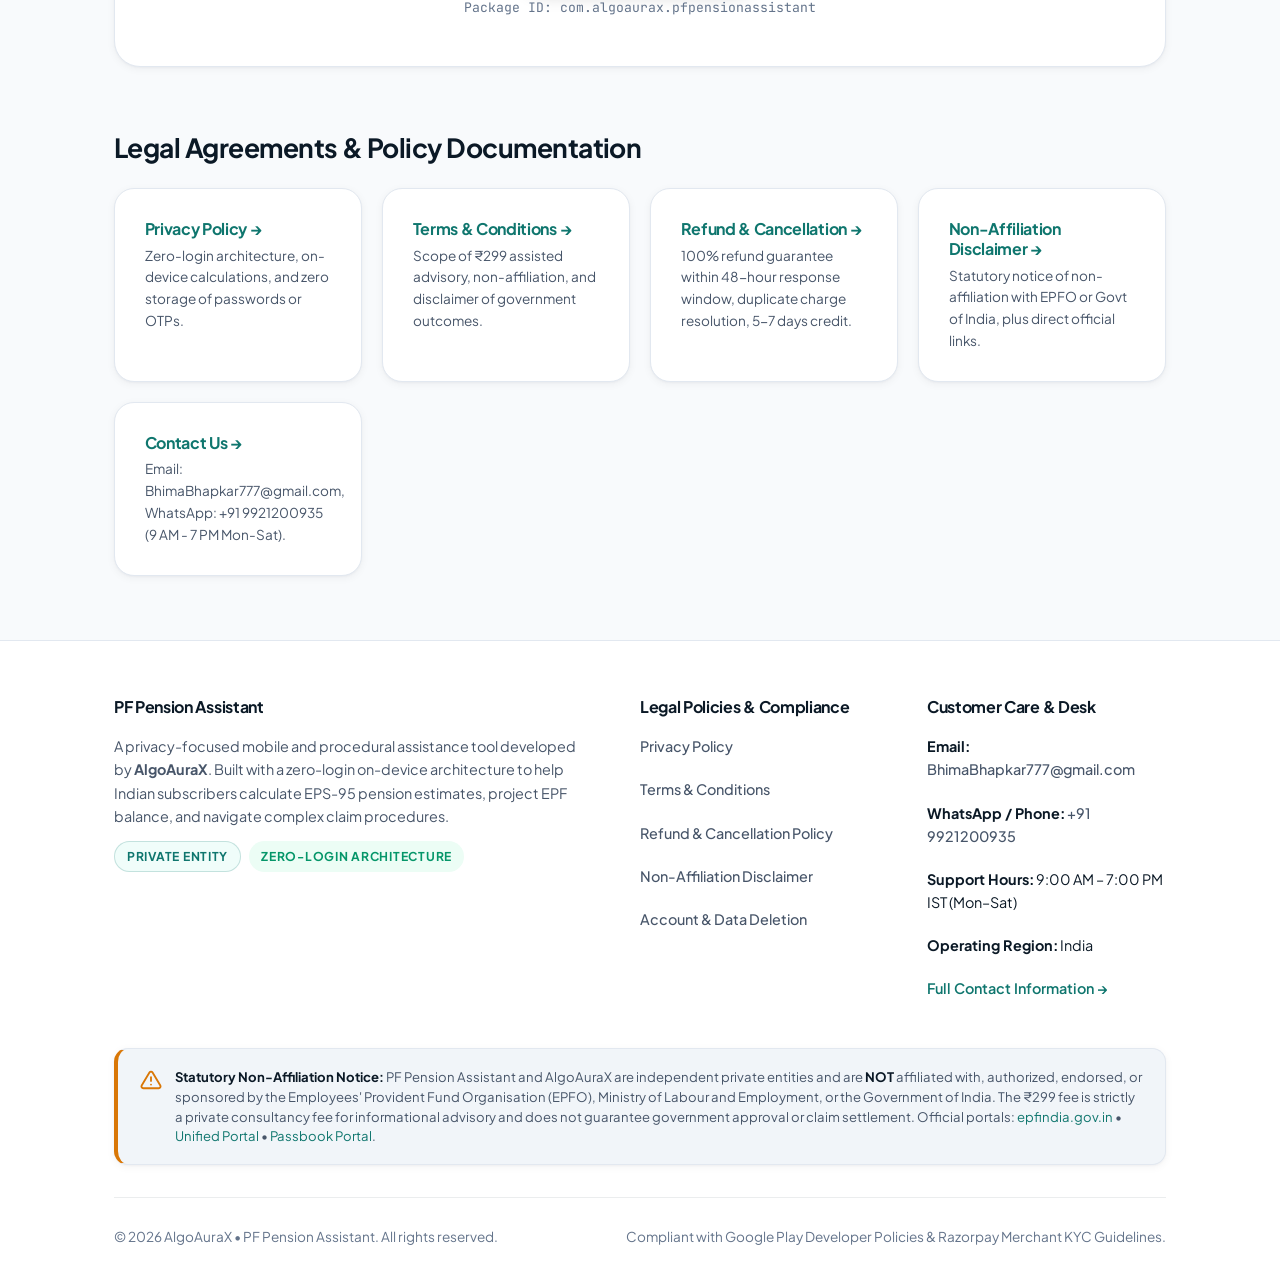
==== commit c1528d3b: "feat: complete website overhaul with Executive Navy/Teal palette, EPS-95 showcase, Razorpay KYC & Go" ====
--- a/index.html
+++ b/index.html
@@ -3,22 +3,21 @@
 <head>
   <meta charset="UTF-8">
   <meta name="viewport" content="width=device-width, initial-scale=1.0">
-  <title>PF Pension Assistant — Independent EPF & Pension Guidance</title>
-  <meta name="description" content="PF Pension Assistant by AlgoAuraX is an independent educational and procedural assistance app for Indian PF and EPS pension members.">
-  <meta name="theme-color" content="#176B87">
+  <title>PF Pension Assistant — Independent EPF & EPS-95 Guidance</title>
+  <meta name="description" content="PF Pension Assistant by AlgoAuraX: Independent EPS-95 pension calculator, EPF interest estimator, EPFO claim forms guide, and ₹299 1-on-1 expert advisory.">
+  <meta name="theme-color" content="#0F766E">
   <link rel="preconnect" href="https://fonts.googleapis.com">
   <link rel="preconnect" href="https://fonts.gstatic.com" crossorigin>
   <link href="https://fonts.googleapis.com/css2?family=Plus+Jakarta+Sans:wght@400;500;600;700;800&family=JetBrains+Mono:wght@500;600&display=swap" rel="stylesheet">
-  <link rel="stylesheet" href="./css/style.css?v=5">
-
-  <link rel="icon" type="image/png" sizes="32x32" href="./images/favicon-32x32.png?v=1792519978">
-  <link rel="apple-touch-icon" sizes="192x192" href="./images/icon-192.png?v=1792519978">
+  <link rel="stylesheet" href="./css/style.css?v=6">
+  <link rel="icon" type="image/png" sizes="32x32" href="./images/favicon-32x32.png?v=6">
+  <link rel="apple-touch-icon" sizes="192x192" href="./images/icon-192.png?v=6">
 </head>
 <body>
   <header class="site-header">
     <div class="container header-inner">
       <a href="./" class="brand-link" aria-label="PF Pension Assistant Home">
-        <img src="./images/app-logo.png?v=1792519978" alt="PF Pension Assistant Logo" class="brand-logo-img">
+        <img src="./images/app-logo.png?v=6" alt="PF Pension Assistant Logo" class="brand-logo-img">
         <div>
           <span>PF Pension Assistant</span>
           <span class="brand-sub">by AlgoAuraX</span>
@@ -29,15 +28,19 @@
         <ul class="nav-links">
           <li><a href="./" class="active">Home</a></li>
           <li><a href="./privacy-policy/" class="">Privacy Policy</a></li>
-          <li><a href="./terms/" class="">Terms</a></li>
+          <li><a href="./terms/" class="">Terms & Conditions</a></li>
           <li><a href="./refund-policy/" class="">Refund Policy</a></li>
           <li><a href="./disclaimer/" class="">Disclaimer</a></li>
-          <li><a href="./data-deletion/" class="">Data Deletion</a></li>
-          <li><a href="./contact/" class="">Contact</a></li>
+          <li><a href="./contact/" class="">Contact Us</a></li>
         </ul>
       </nav>
 
       <div class="header-actions">
+        <a href="https://play.google.com/store/apps/details?id=com.algoaurax.pfpensionassistant" target="_blank" rel="noopener noreferrer" class="btn btn-primary nav-play-btn" style="padding: 0.45rem 1rem; font-size: 0.85rem; display: inline-flex; align-items: center; gap: 0.45rem;">
+          <svg width="15" height="15" viewBox="0 0 512 512" fill="currentColor"><path fill="#4285F4" d="M47.1 23.3c-4.4 5.3-7.1 13.5-7.1 24.3v416.8c0 10.8 2.7 19 7.1 24.3l3.6 3.6 233.5-233.5v-5.6L50.7 19.7l-3.6 3.6z"/><path fill="#FBBC04" d="M361.3 335.7l-77.1-77.1v-5.6l77.1-77.1 1.7 1 91.5 52c26.1 14.8 26.1 39.1 0 54l-91.5 52-1.7.8z"/><path fill="#EA4335" d="M284.2 253L50.7 486.5c8.6 9.1 22.8 10.3 39 1.1l271.6-154.4-77.1-77.2z"/><path fill="#34A853" d="M284.2 258.6l77.1-77.1L89.7 27.1C73.5 17.9 59.3 19.1 50.7 28.2L284.2 258.6z"/></svg>
+          Google Play
+        </a>
+
         <button type="button" class="theme-toggle" aria-label="Toggle dark/light theme">
           <span class="theme-toggle-icon" aria-hidden="true">
             <svg width="16" height="16" viewBox="0 0 24 24" fill="none" stroke="currentColor" stroke-width="2" stroke-linecap="round" stroke-linejoin="round"><path d="M21 12.79A9 9 0 1 1 11.21 3 7 7 0 0 0 21 12.79z"/></svg>
@@ -55,11 +58,15 @@
       <ul>
         <li><a href="./" class="active">Home</a></li>
         <li><a href="./privacy-policy/" class="">Privacy Policy</a></li>
-        <li><a href="./terms/" class="">Terms</a></li>
+        <li><a href="./terms/" class="">Terms & Conditions</a></li>
         <li><a href="./refund-policy/" class="">Refund Policy</a></li>
         <li><a href="./disclaimer/" class="">Disclaimer</a></li>
-        <li><a href="./data-deletion/" class="">Data Deletion</a></li>
-        <li><a href="./contact/" class="">Contact</a></li>
+        <li><a href="./contact/" class="">Contact Us</a></li>
+        <li style="margin-top: 0.5rem; padding-top: 0.5rem; border-top: 1px solid var(--color-border);">
+          <a href="https://play.google.com/store/apps/details?id=com.algoaurax.pfpensionassistant" target="_blank" rel="noopener noreferrer" style="color: var(--color-primary); font-weight: 700;">
+            Download on Google Play &rarr;
+          </a>
+        </li>
       </ul>
     </div>
   </header>
@@ -67,20 +74,22 @@
   <main id="main-content">
 
     <div class="container">
+      <!-- Hero Section -->
       <section class="page-header" style="text-align: center; border-bottom: none; padding-top: 3rem; padding-bottom: 2rem;">
         <div style="margin-bottom: 1.25rem;">
-          <img src="./images/app-logo.png?v=1792519988" alt="PF Pension Assistant Logo" style="width: 110px; height: 110px; object-fit: contain; border-radius: var(--radius-lg); box-shadow: var(--shadow-md);">
+          <img src="./images/app-logo.png?v=6" alt="PF Pension Assistant Logo" style="width: 105px; height: 105px; object-fit: cover; border-radius: var(--radius-lg); box-shadow: var(--shadow-md); border: 2px solid var(--color-border);">
         </div>
         <div class="badge badge-primary" style="margin-bottom: 1rem;">AlgoAuraX Legal & Support Portal</div>
-        <h1 style="font-size: 2.5rem; max-width: 800px; margin-left: auto; margin-right: auto;">
-          Clear, Reliable Information for Your EPF & Pension Inquiries
+        <h1 style="font-size: 2.55rem; max-width: 820px; margin-left: auto; margin-right: auto;">
+          Intelligent Guidance for Your EPF Savings & EPS-95 Pension
         </h1>
-        <p class="page-subtitle" style="margin-left: auto; margin-right: auto; font-size: 1.15rem;">
-          PF Pension Assistant is an independent Android mobile application designed to simplify complex Provident Fund processes, claim tracking, transfer guidance, and pension rules.
+        <p class="page-subtitle" style="margin-left: auto; margin-right: auto; font-size: 1.12rem;">
+          PF Pension Assistant is an independent Android application engineered with a privacy-first, zero-login architecture to help Indian subscribers calculate pension entitlements, estimate provident fund growth, and navigate complex claim procedures.
         </p>
 
-        <div style="display: flex; gap: 1rem; justify-content: center; flex-wrap: wrap; margin-top: 1.75rem;">
-          <a href="https://play.google.com/store/apps/details?id=com.algoaurax.pfpensionassistant" target="_blank" rel="noopener noreferrer" class="btn" style="background: #000000; color: #FFFFFF !important; padding: 0.65rem 1.45rem; display: inline-flex; align-items: center; gap: 0.75rem; box-shadow: 0 4px 14px rgba(0,0,0,0.25); border: 1px solid rgba(255,255,255,0.15);">
+        <!-- Primary Call to Actions -->
+        <div style="display: flex; gap: 1rem; justify-content: center; flex-wrap: wrap; margin-top: 2rem;">
+          <a href="https://play.google.com/store/apps/details?id=com.algoaurax.pfpensionassistant" target="_blank" rel="noopener noreferrer" class="btn" style="background: #000000; color: #FFFFFF !important; padding: 0.65rem 1.6rem; display: inline-flex; align-items: center; gap: 0.85rem; box-shadow: 0 4px 14px rgba(0,0,0,0.25); border: 1px solid rgba(255,255,255,0.15);">
             <svg width="24" height="24" viewBox="0 0 512 512" style="flex-shrink: 0;">
   <path fill="#4285F4" d="M47.1 23.3c-4.4 5.3-7.1 13.5-7.1 24.3v416.8c0 10.8 2.7 19 7.1 24.3l3.6 3.6 233.5-233.5v-5.6L50.7 19.7l-3.6 3.6z"/>
   <path fill="#FBBC04" d="M361.3 335.7l-77.1-77.1v-5.6l77.1-77.1 1.7 1 91.5 52c26.1 14.8 26.1 39.1 0 54l-91.5 52-1.7.8z"/>
@@ -92,7 +101,10 @@
               <span style="display: block; font-size: 1.05rem; font-weight: 700; letter-spacing: -0.01em;">Google Play</span>
             </div>
           </a>
-          <a href="./contact/" class="btn btn-secondary">Contact Support</a>
+          <a href="https://wa.me/919921200935?text=Hello%20PF%20Pension%20Assistant%20Support" target="_blank" rel="noopener noreferrer" class="btn btn-whatsapp" style="padding: 0.75rem 1.45rem;">
+            <svg width="20" height="20" viewBox="0 0 24 24" fill="none" stroke="currentColor" stroke-width="2" stroke-linecap="round" stroke-linejoin="round"><path d="M21 11.5a8.38 8.38 0 0 1-.9 3.8 8.5 8.5 0 0 1-7.6 4.7 8.38 8.38 0 0 1-3.8-.9L3 21l1.9-5.7a8.38 8.38 0 0 1-.9-3.8 8.5 8.5 0 0 1 4.7-7.6 8.38 8.38 0 0 1 3.8-.9h.5a8.48 8.48 0 0 1 8 8v.5z"/></svg>
+            Chat with Support on WhatsApp
+          </a>
           <a href="./privacy-policy/" class="btn btn-secondary">Privacy Policy</a>
         </div>
       </section>
@@ -103,69 +115,124 @@
           <circle cx="12" cy="12" r="10"/><line x1="12" y1="16" x2="12" y2="12"/><line x1="12" y1="8" x2="12.01" y2="8"/>
         </svg>
         <div>
-          <strong>Notice of Independent Operation:</strong> PF Pension Assistant is an independent assistance application developed by AlgoAuraX. It is <strong>NOT</strong> affiliated with, authorized, endorsed, sponsored, or operated by the Employees' Provident Fund Organisation (EPFO), Ministry of Labour and Employment, or the Government of India. Official services are conducted solely on government portals.
-        </div>
-      </div>
-
-      <!-- App Features Grid -->
+          <strong>Statutory Disclaimer & Non-Affiliation Notice:</strong> PF Pension Assistant is an independent utility application developed by <strong>AlgoAuraX</strong>. It is <strong>NOT</strong> affiliated with, authorized, endorsed, or sponsored by the Employees' Provident Fund Organisation (EPFO), the Ministry of Labour and Employment, or the Government of India. Official government services must be conducted solely on official portals (<a href="https://www.epfindia.gov.in" target="_blank" rel="noopener noreferrer">epfindia.gov.in</a>).
+        </div>
+      </div>
+
+      <!-- App Core Features Grid -->
       <section style="margin: 3.5rem 0;">
-        <h2 style="text-align: center; margin-bottom: 2rem;">What PF Pension Assistant Provides</h2>
-        <div style="display: grid; grid-template-columns: repeat(auto-fit, minmax(280px, 1fr)); gap: 1.5rem;">
+        <div style="text-align: center; margin-bottom: 2.25rem;">
+          <span class="badge badge-primary" style="margin-bottom: 0.5rem;">Powerful Utilities</span>
+          <h2>Everything You Need for EPF & EPS Management</h2>
+          <p style="color: var(--color-text-secondary); max-width: 620px; margin: 0 auto;">Engineered to clarify complex retirement calculations and procedural rules without compromising your privacy.</p>
+        </div>
+
+        <div style="display: grid; grid-template-columns: repeat(auto-fit, minmax(320px, 1fr)); gap: 1.5rem;">
+          <!-- Feature 1 -->
           <div class="card">
-            <h3 class="card-title">PF & Pension Knowledge Hub</h3>
-            <p class="card-subtitle">Comprehensive step-by-step guidance on Member Portal navigation, passbook viewing, online transfer Form 13, and withdrawal procedures (Form 19, 10C, 31).</p>
-          </div>
+            <div style="display: inline-flex; width: 44px; height: 44px; border-radius: var(--radius-md); background: var(--color-primary-container); align-items: center; justify-content: center; color: var(--color-primary); margin-bottom: 1.15rem;">
+              <svg width="24" height="24" viewBox="0 0 24 24" fill="none" stroke="currentColor" stroke-width="2" stroke-linecap="round" stroke-linejoin="round"><rect x="4" y="2" width="16" height="20" rx="2"/><line x1="8" y1="6" x2="16" y2="6"/><line x1="16" y1="14" x2="16" y2="18"/><path d="M16 10h.01"/><path d="M12 10h.01"/><path d="M8 10h.01"/><path d="M12 14h.01"/><path d="M8 14h.01"/><path d="M12 18h.01"/><path d="M8 18h.01"/></svg>
+            </div>
+            <h3 class="card-title">1. EPS-95 Monthly Pension Calculator</h3>
+            <p class="card-subtitle">
+              Accurately estimates monthly pension entitlement based on pensionable service years, 60-month average salary, and retirement age (early pension from age 50 vs full superannuation at 58). Automatically applies the statutory 2-year bonus service weightage for 20+ years of eligible service.
+            </p>
+          </div>
+
+          <!-- Feature 2 -->
           <div class="card">
-            <h3 class="card-title">EPS 95 Pension Guidance</h3>
-            <p class="card-subtitle">Understand pension calculation methodologies, eligibility criteria (10+ years of service), scheme certificate options, and life certificate (Digital Jeevan Pramaan) requirements.</p>
-          </div>
+            <div style="display: inline-flex; width: 44px; height: 44px; border-radius: var(--radius-md); background: var(--color-primary-container); align-items: center; justify-content: center; color: var(--color-primary); margin-bottom: 1.15rem;">
+              <svg width="24" height="24" viewBox="0 0 24 24" fill="none" stroke="currentColor" stroke-width="2" stroke-linecap="round" stroke-linejoin="round"><line x1="12" y1="1" x2="12" y2="23"/><path d="M17 5H9.5a3.5 3.5 0 0 0 0 7h5a3.5 3.5 0 0 1 0 7H6"/></svg>
+            </div>
+            <h3 class="card-title">2. EPF Balance & Interest Growth Estimator</h3>
+            <p class="card-subtitle">
+              Projects compound provident fund savings based on your monthly basic wage, employee/employer contributions, and the official EPFO annual interest rate (8.25% p.a.). See year-by-year accumulation and forecast your lump-sum corpus at retirement.
+            </p>
+          </div>
+
+          <!-- Feature 3 -->
           <div class="card">
-            <h3 class="card-title">Grievance Advisory</h3>
-            <p class="card-subtitle">Understand how to draft and file official grievance petitions through EPFiGMS (EPFO Grievance Management System) and track pending claim issues.</p>
-          </div>
-        </div>
-      </section>
-
-      <!-- Paid Service Feature Section -->
+            <div style="display: inline-flex; width: 44px; height: 44px; border-radius: var(--radius-md); background: var(--color-primary-container); align-items: center; justify-content: center; color: var(--color-primary); margin-bottom: 1.15rem;">
+              <svg width="24" height="24" viewBox="0 0 24 24" fill="none" stroke="currentColor" stroke-width="2" stroke-linecap="round" stroke-linejoin="round"><path d="M14 2H6a2 2 0 0 0-2 2v16a2 2 0 0 0 2 2h12a2 2 0 0 0 2-2V8z"/><polyline points="14 2 14 8 20 8"/><line x1="16" y1="13" x2="8" y2="13"/><line x1="16" y1="17" x2="8" y2="17"/><polyline points="10 9 9 9 8 9"/></svg>
+            </div>
+            <h3 class="card-title">3. EPFO Claim Forms & Procedures Guide</h3>
+            <p class="card-subtitle">
+              Step-by-step guidance for Form 19 (Final PF Settlement), Form 10C (EPS Withdrawal / Scheme Certificate), Form 31 (Advance for Illness, Housing, Marriage), and Form 10D (Monthly Pension Application). Clear requirements on necessary attestation and joint declarations.
+            </p>
+          </div>
+
+          <!-- Feature 4 -->
+          <div class="card">
+            <div style="display: inline-flex; width: 44px; height: 44px; border-radius: var(--radius-md); background: var(--color-primary-container); align-items: center; justify-content: center; color: var(--color-primary); margin-bottom: 1.15rem;">
+              <svg width="24" height="24" viewBox="0 0 24 24" fill="none" stroke="currentColor" stroke-width="2" stroke-linecap="round" stroke-linejoin="round"><path d="M21 15a2 2 0 0 1-2 2H7l-4 4V5a2 2 0 0 1 2-2h14a2 2 0 0 1 2 2z"/></svg>
+            </div>
+            <h3 class="card-title">4. Personalized Expert Assistance (₹299)</h3>
+            <p class="card-subtitle">
+              One-on-one assisted guidance for resolving claim rejections, UAN activation errors, joint declarations, father name mismatches, and Aadhaar/bank KYC discrepancies. Direct support desk via WhatsApp (+91 9921200935) with unique Request IDs (e.g., PF-REQ-XXXXX).
+            </p>
+          </div>
+
+          <!-- Feature 5 -->
+          <div class="card" style="grid-column: 1 / -1;">
+            <div style="display: inline-flex; width: 44px; height: 44px; border-radius: var(--radius-md); background: var(--color-success-bg); align-items: center; justify-content: center; color: var(--color-success); margin-bottom: 1.15rem;">
+              <svg width="24" height="24" viewBox="0 0 24 24" fill="none" stroke="currentColor" stroke-width="2" stroke-linecap="round" stroke-linejoin="round"><rect x="3" y="11" width="18" height="11" rx="2" ry="2"/><path d="M7 11V7a5 5 0 0 1 10 0v4"/></svg>
+            </div>
+            <h3 class="card-title">5. 100% Privacy & Zero-Login Architecture</h3>
+            <p class="card-subtitle" style="max-width: 850px;">
+              No user account or password required. Zero collection or storage of sensitive EPFO credentials, UAN passwords, OTPs, or CAPTCHAs. All financial calculations run strictly on-device without external server transmission. Zero data shared with third parties or advertisers.
+            </p>
+          </div>
+        </div>
+      </section>
+
+      <!-- Transparent Pricing Card Section (Razorpay Merchant Compliant) -->
       <section style="margin: 3.5rem 0;">
-        <div class="card" style="border: 2px solid var(--color-primary); background: var(--color-surface);">
-          <div style="display: flex; flex-wrap: wrap; justify-content: space-between; align-items: center; gap: 1.5rem;">
-            <div style="max-width: 600px;">
-              <span class="badge badge-primary" style="margin-bottom: 0.5rem;">One-on-One Service</span>
+        <div class="card" style="border: 2px solid var(--color-primary); background: var(--color-surface); padding: 2.25rem;">
+          <div style="display: flex; flex-wrap: wrap; justify-content: space-between; align-items: center; gap: 2rem;">
+            <div style="max-width: 620px;">
+              <div style="display: flex; gap: 0.5rem; margin-bottom: 0.75rem;">
+                <span class="badge badge-primary">Transparent Pricing</span>
+                <span class="badge badge-success">Razorpay Verified</span>
+              </div>
               <h2>PF Expert Assistance — ₹299 per Request</h2>
-              <p style="color: var(--color-text-secondary); margin-bottom: 1rem;">
-                Stuck with a rejected claim, KYC father name mismatch, joint declaration issue, or dual passbook problem? Our personalized assistance service connects you directly with guidance via WhatsApp.
+              <p style="color: var(--color-text-secondary); margin-bottom: 1.25rem; line-height: 1.6;">
+                Stuck with a rejected claim, KYC discrepancy, joint declaration requirement, or multiple UAN accounts? Our dedicated specialist reviews your documentation and provides clear procedural guidance.
               </p>
               <ul style="margin-bottom: 1.25rem;">
-                <li>Personal review of your procedural query by a support specialist</li>
-                <li>Clear guidance on necessary documents, forms, and correction letters</li>
-                <li>Direct communication handoff to our dedicated WhatsApp support desk</li>
-                <li>Fixed transparent pricing with zero recurring subscriptions</li>
+                <li>Individual review of your specific procedural problem and rejection grounds</li>
+                <li>Clear guidance on required documentation, forms, and employer attestation</li>
+                <li>Direct handoff to our dedicated WhatsApp support desk (+91 9921200935)</li>
+                <li>Assigned unique Request ID (e.g. <code>PF-REQ-XXXXX</code>) for end-to-end tracking</li>
+                <li><strong>100% Refund Guarantee</strong> if our specialist fails to respond within 48 business hours</li>
               </ul>
               <div style="font-size: 0.85rem; color: var(--color-text-muted);">
-                * Note: This service fee covers informational consultation and procedural advisory only. It does not and cannot guarantee claim settlement or outcome from EPFO authorities.
+                * Note: The ₹299 fee is strictly a private consultancy and procedural advisory fee. It does not and cannot guarantee claim approval or expedite government processing times. Official claims must be submitted by the user through official EPFO portals.
               </div>
             </div>
 
-            <div style="text-align: center; min-width: 220px; padding: 1.5rem; background: var(--color-surface-subtle); border-radius: var(--radius-md); border: 1px solid var(--color-border);">
-              <div style="font-size: 0.85rem; text-transform: uppercase; font-weight: 700; color: var(--color-text-secondary);">One-Time Fee</div>
-              <div style="font-size: 2.75rem; font-weight: 800; color: var(--color-primary); margin: 0.25rem 0;">₹299</div>
-              <div style="font-size: 0.82rem; color: var(--color-text-muted); margin-bottom: 1.25rem;">Per Assistance Request</div>
-              <a href="./contact/" class="btn btn-primary" style="width: 100%;">Inquire via Support</a>
+            <div style="text-align: center; min-width: 260px; padding: 2rem; background: var(--color-surface-subtle); border-radius: var(--radius-lg); border: 1px solid var(--color-border); box-shadow: var(--shadow-sm);">
+              <div style="font-size: 0.82rem; text-transform: uppercase; font-weight: 700; color: var(--color-text-muted); letter-spacing: 0.05em;">One-Time Advisory Fee</div>
+              <div style="font-size: 3rem; font-weight: 800; color: var(--color-primary); margin: 0.25rem 0; line-height: 1;">₹299</div>
+              <div style="font-size: 0.85rem; color: var(--color-text-secondary); margin-bottom: 1.5rem;">Per Assistance Request</div>
+              
+              <a href="https://wa.me/919921200935?text=Hello%20PF%20Pension%20Assistant%20Support%2C%20I%20would%20like%20to%20request%20the%20Rs%20299%20PF%20Expert%20Assistance" target="_blank" rel="noopener noreferrer" class="btn btn-whatsapp" style="width: 100%; margin-bottom: 0.65rem;">
+                Inquire via WhatsApp
+              </a>
+              <div style="font-size: 0.78rem; color: var(--color-text-muted);">Secure payment via Razorpay</div>
             </div>
           </div>
         </div>
       </section>
 
       <!-- Google Play Store Download Section -->
-      <section style="margin: 3.5rem 0; text-align: center; padding: 2.5rem 1.5rem; background: var(--color-surface); border-radius: var(--radius-xl); border: 1px solid var(--color-border); box-shadow: var(--shadow-sm);">
-        <span class="badge badge-primary" style="margin-bottom: 0.75rem;">Available on Android</span>
+      <section style="margin: 3.5rem 0; text-align: center; padding: 3rem 1.5rem; background: var(--color-surface); border-radius: var(--radius-xl); border: 1px solid var(--color-border); box-shadow: var(--shadow-sm);">
+        <span class="badge badge-primary" style="margin-bottom: 0.75rem;">Android Application</span>
         <h2 style="margin-bottom: 0.5rem;">Get PF Pension Assistant on Google Play</h2>
         <p style="max-width: 620px; margin: 0 auto 1.75rem; color: var(--color-text-secondary); font-size: 1.05rem;">
-          Currently live in Closed Testing track. Eligible testers can install directly on their Android device to access procedural PF & pension assistance.
+          Download the latest release to calculate EPS-95 pensions, forecast PF compound interest, and access step-by-step procedure guides directly on your phone.
         </p>
         <div style="display: inline-flex; flex-direction: column; align-items: center; gap: 0.75rem;">
-          <a href="https://play.google.com/store/apps/details?id=com.algoaurax.pfpensionassistant" target="_blank" rel="noopener noreferrer" class="btn" style="background: #000000; color: #FFFFFF !important; padding: 0.8rem 2.2rem; display: inline-flex; align-items: center; gap: 0.9rem; box-shadow: 0 6px 20px rgba(0,0,0,0.3); border: 1px solid rgba(255,255,255,0.2); border-radius: var(--radius-lg);">
+          <a href="https://play.google.com/store/apps/details?id=com.algoaurax.pfpensionassistant" target="_blank" rel="noopener noreferrer" class="btn" style="background: #000000; color: #FFFFFF !important; padding: 0.75rem 2.2rem; display: inline-flex; align-items: center; gap: 0.85rem; box-shadow: 0 6px 20px rgba(0,0,0,0.3); border: 1px solid rgba(255,255,255,0.2); border-radius: var(--radius-lg);">
             <svg width="24" height="24" viewBox="0 0 512 512" style="flex-shrink: 0;">
   <path fill="#4285F4" d="M47.1 23.3c-4.4 5.3-7.1 13.5-7.1 24.3v416.8c0 10.8 2.7 19 7.1 24.3l3.6 3.6 233.5-233.5v-5.6L50.7 19.7l-3.6 3.6z"/>
   <path fill="#FBBC04" d="M361.3 335.7l-77.1-77.1v-5.6l77.1-77.1 1.7 1 91.5 52c26.1 14.8 26.1 39.1 0 54l-91.5 52-1.7.8z"/>
@@ -177,37 +244,33 @@
               <span style="display: block; font-size: 1.25rem; font-weight: 700; letter-spacing: -0.01em;">Google Play</span>
             </div>
           </a>
-          <span style="font-size: 0.82rem; color: var(--color-text-muted); font-family: var(--font-mono);">Package: com.algoaurax.pfpensionassistant</span>
-        </div>
-      </section>
-
-      <!-- Comprehensive Legal Links Grid -->
+          <span style="font-size: 0.82rem; color: var(--color-text-muted); font-family: var(--font-mono);">Package ID: com.algoaurax.pfpensionassistant</span>
+        </div>
+      </section>
+
+      <!-- Legal Links Grid -->
       <section style="margin: 4rem 0;">
-        <h2 style="margin-bottom: 1.5rem;">Legal Agreements & Compliance Documentation</h2>
+        <h2 style="margin-bottom: 1.5rem;">Legal Agreements & Policy Documentation</h2>
         <div style="display: grid; grid-template-columns: repeat(auto-fit, minmax(240px, 1fr)); gap: 1.25rem;">
           <a href="./privacy-policy/" class="card" style="text-decoration: none; color: inherit;">
             <h4 style="margin-bottom: 0.35rem; color: var(--color-primary);">Privacy Policy &rarr;</h4>
-            <p style="font-size: 0.85rem; color: var(--color-text-secondary); margin: 0;">Full disclosures on SQLite local storage, Google Auth, and zero collection of Aadhaar/UAN.</p>
+            <p style="font-size: 0.85rem; color: var(--color-text-secondary); margin: 0;">Zero-login architecture, on-device calculations, and zero storage of passwords or OTPs.</p>
           </a>
           <a href="./terms/" class="card" style="text-decoration: none; color: inherit;">
             <h4 style="margin-bottom: 0.35rem; color: var(--color-primary);">Terms & Conditions &rarr;</h4>
-            <p style="font-size: 0.85rem; color: var(--color-text-secondary); margin: 0;">Terms of use, scope of ₹299 service, user obligations, and non-outcome guarantees.</p>
+            <p style="font-size: 0.85rem; color: var(--color-text-secondary); margin: 0;">Scope of ₹299 assisted advisory, non-affiliation, and disclaimer of government outcomes.</p>
           </a>
           <a href="./refund-policy/" class="card" style="text-decoration: none; color: inherit;">
             <h4 style="margin-bottom: 0.35rem; color: var(--color-primary);">Refund & Cancellation &rarr;</h4>
-            <p style="font-size: 0.85rem; color: var(--color-text-secondary); margin: 0;">Refund eligibility, duplicate payments, cancellation windows, and dispute resolution.</p>
+            <p style="font-size: 0.85rem; color: var(--color-text-secondary); margin: 0;">100% refund guarantee within 48-hour response window, duplicate charge resolution, 5-7 days credit.</p>
           </a>
           <a href="./disclaimer/" class="card" style="text-decoration: none; color: inherit;">
-            <h4 style="margin-bottom: 0.35rem; color: var(--color-primary);">Official Disclaimer &rarr;</h4>
-            <p style="font-size: 0.85rem; color: var(--color-text-secondary); margin: 0;">Notice of non-affiliation with EPFO or Ministry of Labour, plus official government links.</p>
-          </a>
-          <a href="./data-deletion/" class="card" style="text-decoration: none; color: inherit;">
-            <h4 style="margin-bottom: 0.35rem; color: var(--color-primary);">Data & Account Deletion &rarr;</h4>
-            <p style="font-size: 0.85rem; color: var(--color-text-secondary); margin: 0;">Process for requesting permanent removal of personal information and transaction logs.</p>
+            <h4 style="margin-bottom: 0.35rem; color: var(--color-primary);">Non-Affiliation Disclaimer &rarr;</h4>
+            <p style="font-size: 0.85rem; color: var(--color-text-secondary); margin: 0;">Statutory notice of non-affiliation with EPFO or Govt of India, plus direct official links.</p>
           </a>
           <a href="./contact/" class="card" style="text-decoration: none; color: inherit;">
-            <h4 style="margin-bottom: 0.35rem; color: var(--color-primary);">Contact & Support &rarr;</h4>
-            <p style="font-size: 0.85rem; color: var(--color-text-secondary); margin: 0;">Direct access to our verified WhatsApp desk and support email address.</p>
+            <h4 style="margin-bottom: 0.35rem; color: var(--color-primary);">Contact Us &rarr;</h4>
+            <p style="font-size: 0.85rem; color: var(--color-text-secondary); margin: 0;">Email: BhimaBhapkar777@gmail.com, WhatsApp: +91 9921200935 (9 AM - 7 PM Mon-Sat).</p>
           </a>
         </div>
       </section>
@@ -220,38 +283,50 @@
       <div class="footer-grid">
         <div class="footer-col">
           <h4>PF Pension Assistant</h4>
-          <p style="font-size: 0.9rem; margin-bottom: 0.75rem;">
-            An independent educational and navigational guide developed under <strong>AlgoAuraX</strong> to assist Indian employees with EPF, EPS pension rules, online procedures, and grievance handling.
+          <p style="font-size: 0.9rem; margin-bottom: 0.85rem; line-height: 1.6;">
+            A privacy-focused mobile and procedural assistance tool developed by <strong>AlgoAuraX</strong>. Built with a zero-login on-device architecture to help Indian subscribers calculate EPS-95 pension estimates, project EPF balance, and navigate complex claim procedures.
           </p>
-          <div class="badge badge-primary">Independent Service</div>
+          <div style="display: flex; gap: 0.5rem; flex-wrap: wrap;">
+            <span class="badge badge-primary">Private Entity</span>
+            <span class="badge badge-success">Zero-Login Architecture</span>
+          </div>
         </div>
 
         <div class="footer-col">
-          <h4>Legal & Policies</h4>
+          <h4>Legal Policies & Compliance</h4>
           <ul class="footer-links">
             <li><a href="./privacy-policy/">Privacy Policy</a></li>
-            <li><a href="./terms/">Terms and Conditions</a></li>
-            <li><a href="./refund-policy/">Refund & Cancellation</a></li>
-            <li><a href="./disclaimer/">Independent Disclaimer</a></li>
+            <li><a href="./terms/">Terms & Conditions</a></li>
+            <li><a href="./refund-policy/">Refund & Cancellation Policy</a></li>
+            <li><a href="./disclaimer/">Non-Affiliation Disclaimer</a></li>
             <li><a href="./data-deletion/">Account & Data Deletion</a></li>
           </ul>
         </div>
 
         <div class="footer-col">
-          <h4>Support & Inquiries</h4>
+          <h4>Customer Care & Desk</h4>
           <ul class="footer-links">
-            <li><a href="./contact/">Contact Support</a></li>
-            <li><a href="mailto:sachinvr141@gmail.com">sachinvr141@gmail.com</a></li>
-            <li><a href="https://wa.me/919921200935" target="_blank" rel="noopener noreferrer">WhatsApp: +91 9921200935</a></li>
+            <li><strong>Email:</strong> <a href="mailto:BhimaBhapkar777@gmail.com">BhimaBhapkar777@gmail.com</a></li>
+            <li><strong>WhatsApp / Phone:</strong> <a href="https://wa.me/919921200935" target="_blank" rel="noopener noreferrer">+91 9921200935</a></li>
+            <li><strong>Support Hours:</strong> 9:00 AM – 7:00 PM IST (Mon–Sat)</li>
+            <li><strong>Operating Region:</strong> India</li>
+            <li><a href="./contact/" style="color: var(--color-primary); font-weight: 600;">Full Contact Information &rarr;</a></li>
           </ul>
+        </div>
+      </div>
+
+      <div class="disclaimer-banner" style="margin: 1.5rem 0 2rem; background: var(--color-surface-subtle); border-left-color: var(--color-warning);">
+        <svg class="disclaimer-banner-icon" style="color: var(--color-warning);" viewBox="0 0 24 24" fill="none" stroke="currentColor" stroke-width="2" stroke-linecap="round" stroke-linejoin="round">
+          <path d="M10.29 3.86L1.82 18a2 2 0 0 0 1.71 3h16.94a2 2 0 0 0 1.71-3L13.71 3.86a2 2 0 0 0-3.42 0z"/><line x1="12" y1="9" x2="12" y2="13"/><line x1="12" y1="17" x2="12.01" y2="17"/>
+        </svg>
+        <div style="font-size: 0.82rem; line-height: 1.5;">
+          <strong>Statutory Non-Affiliation Notice:</strong> PF Pension Assistant and AlgoAuraX are independent private entities and are <strong>NOT</strong> affiliated with, authorized, endorsed, or sponsored by the Employees' Provident Fund Organisation (EPFO), Ministry of Labour and Employment, or the Government of India. The ₹299 fee is strictly a private consultancy fee for informational advisory and does not guarantee government approval or claim settlement. Official portals: <a href="https://www.epfindia.gov.in" target="_blank" rel="noopener noreferrer">epfindia.gov.in</a> &bull; <a href="https://unifiedportal-mem.epfindia.gov.in" target="_blank" rel="noopener noreferrer">Unified Portal</a> &bull; <a href="https://passbook.epfindia.gov.in" target="_blank" rel="noopener noreferrer">Passbook Portal</a>.
         </div>
       </div>
 
       <div class="footer-bottom">
         <div>&copy; 2026 AlgoAuraX &bull; PF Pension Assistant. All rights reserved.</div>
-        <div style="font-size: 0.8rem;">
-          Notice: Not affiliated with or endorsed by EPFO or Government of India.
-        </div>
+        <div>Compliant with Google Play Developer Policies & Razorpay Merchant KYC Guidelines.</div>
       </div>
     </div>
   </footer>
--- a/css/style.css
+++ b/css/style.css
@@ -1,57 +1,57 @@
 /* ==========================================================================
    PF Pension Assistant (AlgoAuraX) — Premium Modern FinTech Stylesheet
-   Designed with iOS 18 / Apple FinTech aesthetics, Bento Grid,
-   Glassmorphism, subtle micro-interactions & restrained Teal/Navy palette.
+   Color Palette: Deep Executive Navy (#0B1926, #132032) & Vibrant Teal (#0F766E, #0D9488, #14B8A6)
+   Matches Google Play Developer Policy and Razorpay Merchant KYC requirements.
    ========================================================================== */
 
 @import url('https://fonts.googleapis.com/css2?family=Plus+Jakarta+Sans:wght@400;500;600;700;800&family=JetBrains+Mono:wght@500;600&display=swap');
 
 :root {
-  /* Brand Palette (Android App Exact Teal) */
-  --color-primary: #176B87;
-  --color-primary-rgb: 23, 107, 135;
-  --color-accent: #087E8B;
-  --color-accent-rgb: 8, 126, 139;
-  --color-primary-dark: #00526A;
-  --color-primary-light: #B6E7FF;
-  --color-primary-container: #E1F0FF;
-
-  /* Surfaces & Backgrounds (Light - Apple Soft Slate) */
-  --color-bg: #F4F7F9;
+  /* Brand Palette (Executive Navy & Vibrant Teal) */
+  --color-primary: #0F766E;
+  --color-primary-rgb: 15, 118, 110;
+  --color-accent: #0D9488;
+  --color-accent-teal: #14B8A6;
+  --color-navy: #0B1926;
+  --color-navy-card: #132032;
+  --color-primary-dark: #115E59;
+  --color-primary-light: #CCFBF1;
+  --color-primary-container: #F0FDFA;
+
+  /* Surfaces & Backgrounds (Light) */
+  --color-bg: #F8FAFC;
   --color-surface: #FFFFFF;
-  --color-surface-translucent: rgba(255, 255, 255, 0.82);
-  --color-surface-subtle: #F8FAFC;
-  --color-surface-hover: #EEF4F7;
+  --color-surface-translucent: rgba(255, 255, 255, 0.85);
+  --color-surface-subtle: #F1F5F9;
+  --color-surface-hover: #E2E8F0;
 
   /* Typography */
-  --color-text-main: #0F1D27;
-  --color-text-secondary: #566978;
-  --color-text-muted: #8899A6;
+  --color-text-main: #0B1926;
+  --color-text-secondary: #475569;
+  --color-text-muted: #64748B;
 
   /* Borders & Dividers */
   --color-border: #E2E8F0;
-  --color-border-subtle: rgba(15, 29, 39, 0.06);
+  --color-border-subtle: rgba(11, 25, 38, 0.08);
 
   /* Semantic */
-  --color-success: #10B981;
+  --color-success: #059669;
   --color-success-bg: #ECFDF5;
-  --color-warning: #F59E0B;
+  --color-warning: #D97706;
   --color-warning-bg: #FFFBEB;
-  --color-error: #EF4444;
+  --color-error: #DC2626;
   --color-error-bg: #FEF2F2;
 
-  /* Premium Apple Elevations */
-  --shadow-xs: 0 1px 2px rgba(15, 29, 39, 0.04);
-  --shadow-sm: 0 2px 8px rgba(15, 29, 39, 0.04), 0 1px 2px rgba(15, 29, 39, 0.02);
-  --shadow-md: 0 8px 24px -4px rgba(15, 29, 39, 0.07), 0 2px 6px -1px rgba(15, 29, 39, 0.04);
-  --shadow-lg: 0 20px 32px -8px rgba(15, 29, 39, 0.09), 0 4px 12px -2px rgba(15, 29, 39, 0.04);
-  --shadow-glow: 0 0 40px -10px rgba(23, 107, 135, 0.25);
-
-  /* Typography */
+  /* Shadows */
+  --shadow-xs: 0 1px 2px rgba(11, 25, 38, 0.04);
+  --shadow-sm: 0 2px 8px rgba(11, 25, 38, 0.05), 0 1px 2px rgba(11, 25, 38, 0.03);
+  --shadow-md: 0 10px 25px -4px rgba(11, 25, 38, 0.08), 0 4px 10px -2px rgba(11, 25, 38, 0.04);
+  --shadow-lg: 0 20px 36px -8px rgba(11, 25, 38, 0.12), 0 6px 14px -3px rgba(11, 25, 38, 0.06);
+
+  /* Typography & Radius */
   --font-family: 'Plus Jakarta Sans', -apple-system, BlinkMacSystemFont, "Segoe UI", Roboto, sans-serif;
   --font-mono: 'JetBrains Mono', ui-monospace, SFMono-Regular, monospace;
 
-  /* Radius */
   --radius-xs: 6px;
   --radius-sm: 10px;
   --radius-md: 14px;
@@ -59,35 +59,37 @@
   --radius-xl: 26px;
   --radius-full: 9999px;
 
-  /* Max widths */
-  --container-max: 1080px;
-  --content-max: 820px;
+  --container-max: 1100px;
+  --content-max: 860px;
 }
 
 [data-theme="dark"] {
   /* Brand & Accents (Dark Mode) */
-  --color-primary: #58B7C5;
-  --color-primary-rgb: 88, 183, 197;
-  --color-accent: #58B7C5;
-  --color-primary-dark: #3BA0B0;
-  --color-primary-light: #004D64;
-  --color-primary-container: #15323D;
-
-  /* Surfaces & Backgrounds (Dark - Deep FinTech OLED Charcoal) */
-  --color-bg: #0C1217;
-  --color-surface: #141C23;
-  --color-surface-translucent: rgba(20, 28, 35, 0.85);
-  --color-surface-subtle: #10171D;
-  --color-surface-hover: #1A2631;
+  --color-primary: #14B8A6;
+  --color-primary-rgb: 20, 184, 166;
+  --color-accent: #2DD4BF;
+  --color-accent-teal: #5EEAD4;
+  --color-navy: #050B11;
+  --color-navy-card: #0E1722;
+  --color-primary-dark: #0D9488;
+  --color-primary-light: #134E4A;
+  --color-primary-container: #042F2E;
+
+  /* Surfaces & Backgrounds (Dark - Deep Executive Navy) */
+  --color-bg: #0B1219;
+  --color-surface: #121B24;
+  --color-surface-translucent: rgba(18, 27, 36, 0.88);
+  --color-surface-subtle: #0E161F;
+  --color-surface-hover: #1A2633;
 
   /* Typography (Dark) */
-  --color-text-main: #F4F7FA;
-  --color-text-secondary: #A0B1C0;
-  --color-text-muted: #6B7C8C;
+  --color-text-main: #F8FAFC;
+  --color-text-secondary: #94A3B8;
+  --color-text-muted: #64748B;
 
   /* Borders & Dividers (Dark) */
-  --color-border: #23313E;
-  --color-border-subtle: rgba(255, 255, 255, 0.06);
+  --color-border: #1E293B;
+  --color-border-subtle: rgba(255, 255, 255, 0.07);
 
   /* Semantic (Dark) */
   --color-success: #34D399;
@@ -100,9 +102,8 @@
   /* Shadows (Dark) */
   --shadow-xs: 0 1px 2px rgba(0, 0, 0, 0.3);
   --shadow-sm: 0 2px 8px rgba(0, 0, 0, 0.35);
-  --shadow-md: 0 8px 24px -4px rgba(0, 0, 0, 0.45);
-  --shadow-lg: 0 20px 36px -8px rgba(0, 0, 0, 0.6);
-  --shadow-glow: 0 0 40px -10px rgba(88, 183, 197, 0.2);
+  --shadow-md: 0 10px 25px -4px rgba(0, 0, 0, 0.5);
+  --shadow-lg: 0 20px 36px -8px rgba(0, 0, 0, 0.65);
 }
 
 /* Base reset */
@@ -134,7 +135,6 @@
   overflow-x: hidden;
 }
 
-/* Reduced motion preference */
 @media (prefers-reduced-motion: reduce) {
   *, *::before, *::after {
     animation-duration: 0.01ms !important;
@@ -147,12 +147,11 @@
 a {
   color: var(--color-primary);
   text-decoration: none;
-  transition: color 0.2s ease, opacity 0.2s ease;
+  transition: color 0.2s ease;
 }
 
 a:hover {
-  text-decoration: none;
-  color: var(--color-primary-dark);
+  text-decoration: underline;
 }
 
 a:focus-visible, button:focus-visible, summary:focus-visible {
@@ -177,8 +176,8 @@
   margin-bottom: 0.75rem;
 }
 
-h1 { font-size: 2.35rem; font-weight: 800; letter-spacing: -0.03em; }
-h2 { font-size: 1.6rem; margin-top: 2rem; margin-bottom: 0.85rem; font-weight: 700; }
+h1 { font-size: 2.45rem; font-weight: 800; letter-spacing: -0.03em; }
+h2 { font-size: 1.65rem; margin-top: 2rem; margin-bottom: 0.85rem; font-weight: 700; }
 h3 { font-size: 1.25rem; margin-top: 1.5rem; margin-bottom: 0.65rem; }
 
 ul, ol {
@@ -195,13 +194,13 @@
   font-family: var(--font-mono);
   font-size: 0.88em;
   background: var(--color-surface-hover);
-  padding: 0.15em 0.4em;
+  padding: 0.15em 0.45em;
   border-radius: var(--radius-xs);
   border: 1px solid var(--color-border);
   color: var(--color-primary);
 }
 
-/* Layout Container */
+/* Layout */
 .container {
   width: 100%;
   max-width: var(--container-max);
@@ -217,15 +216,15 @@
   margin-right: auto;
 }
 
-/* Header & Shared Glassmorphic Navigation */
+/* Header */
 .site-header {
   position: sticky;
   top: 0;
   z-index: 100;
   background-color: var(--color-surface-translucent);
   border-bottom: 1px solid var(--color-border);
-  backdrop-filter: blur(18px) saturate(180%);
-  -webkit-backdrop-filter: blur(18px) saturate(180%);
+  backdrop-filter: blur(16px) saturate(180%);
+  -webkit-backdrop-filter: blur(16px) saturate(180%);
   transition: background-color 0.3s ease, border-color 0.3s ease;
 }
 
@@ -233,22 +232,22 @@
   display: flex;
   align-items: center;
   justify-content: space-between;
-  height: 68px;
+  height: 70px;
 }
 
 .brand-link {
   display: flex;
   align-items: center;
   gap: 0.85rem;
-  text-decoration: none;
+  text-decoration: none !important;
   color: var(--color-text-main);
   font-weight: 700;
   font-size: 1.05rem;
 }
 
 .brand-logo-img {
-  width: 38px;
-  height: 38px;
+  width: 40px;
+  height: 40px;
   object-fit: cover;
   border-radius: var(--radius-sm);
   flex-shrink: 0;
@@ -269,7 +268,7 @@
 .nav-links {
   display: flex;
   align-items: center;
-  gap: 0.4rem;
+  gap: 0.35rem;
   list-style: none;
   padding: 0;
   margin: 0;
@@ -287,6 +286,7 @@
   border-radius: var(--radius-full);
   transition: all 0.2s cubic-bezier(0.16, 1, 0.3, 1);
   display: inline-block;
+  text-decoration: none !important;
 }
 
 .nav-links a:hover {
@@ -297,7 +297,7 @@
 .nav-links a.active {
   color: #FFFFFF !important;
   background: var(--color-primary);
-  box-shadow: 0 2px 8px rgba(var(--color-primary-rgb), 0.3);
+  box-shadow: 0 2px 8px rgba(var(--color-primary-rgb), 0.35);
 }
 
 .header-actions {
@@ -306,7 +306,6 @@
   gap: 0.75rem;
 }
 
-/* Theme Toggle Button */
 .theme-toggle {
   background: var(--color-surface-subtle);
   border: 1px solid var(--color-border);
@@ -337,7 +336,6 @@
   cursor: pointer;
 }
 
-/* Mobile Nav Drawer */
 .mobile-nav-menu {
   display: none;
   background-color: var(--color-surface);
@@ -371,6 +369,7 @@
   font-weight: 600;
   color: var(--color-text-main);
   border-radius: var(--radius-sm);
+  text-decoration: none;
 }
 
 .mobile-nav-menu a.active {
@@ -378,7 +377,7 @@
   background: var(--color-primary);
 }
 
-/* Disclaimer Banner Component */
+/* Disclaimer Banner */
 .disclaimer-banner {
   background: var(--color-surface);
   border: 1px solid var(--color-border);
@@ -407,7 +406,7 @@
   color: var(--color-text-main);
 }
 
-/* Modern Bento Grid Cards */
+/* Bento Grid Cards */
 .card {
   background-color: var(--color-surface);
   border: 1px solid var(--color-border);
@@ -426,7 +425,7 @@
 }
 
 .card-title {
-  font-size: 1.3rem;
+  font-size: 1.25rem;
   font-weight: 700;
   margin-bottom: 0.6rem;
   color: var(--color-text-main);
@@ -435,10 +434,10 @@
 .card-subtitle {
   font-size: 0.95rem;
   color: var(--color-text-secondary);
-  line-height: 1.55;
-}
-
-/* Apple Buttons */
+  line-height: 1.6;
+}
+
+/* Buttons */
 .btn {
   display: inline-flex;
   align-items: center;
@@ -644,10 +643,13 @@
   color: var(--color-text-muted);
 }
 
-/* Responsive Breakpoints */
+/* Responsive */
 @media (max-width: 860px) {
   .nav-links {
     display: none;
+  }
+  .nav-play-btn {
+    display: none !important;
   }
   .mobile-menu-btn {
     display: inline-flex;
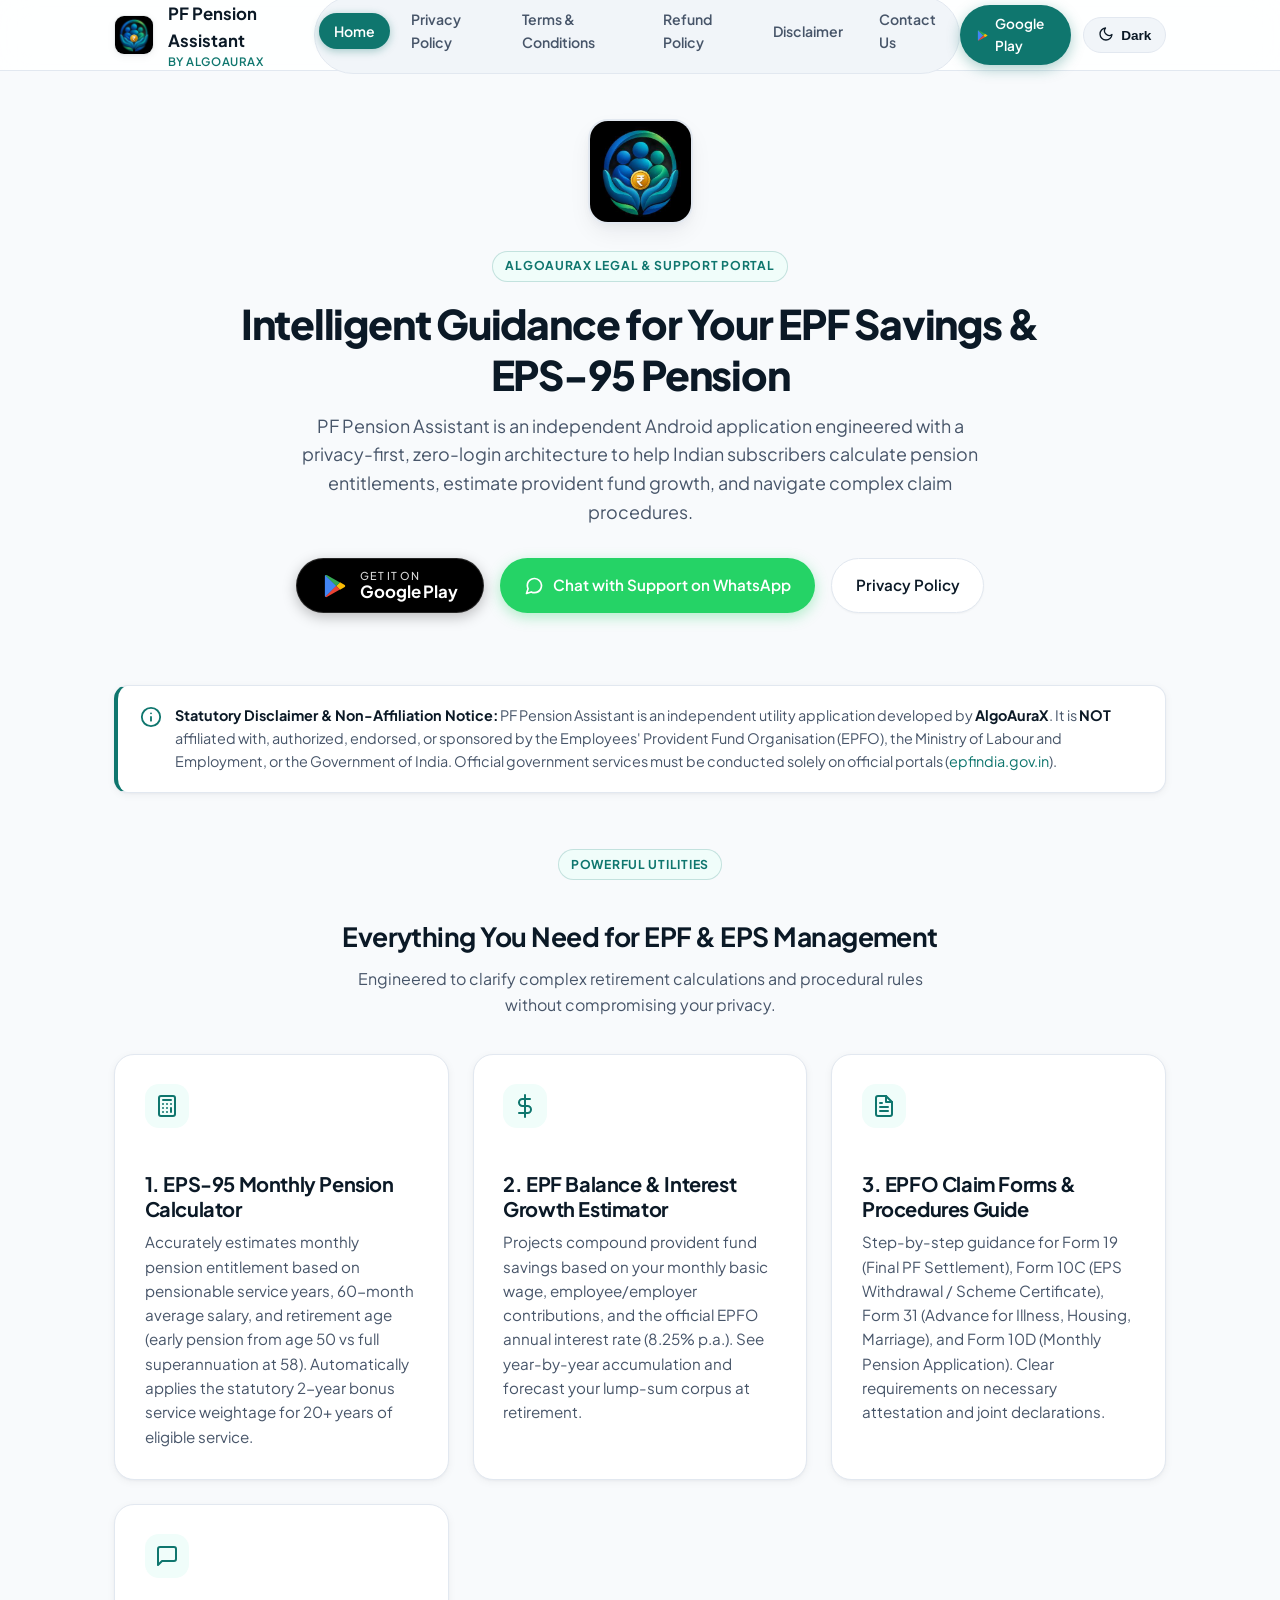
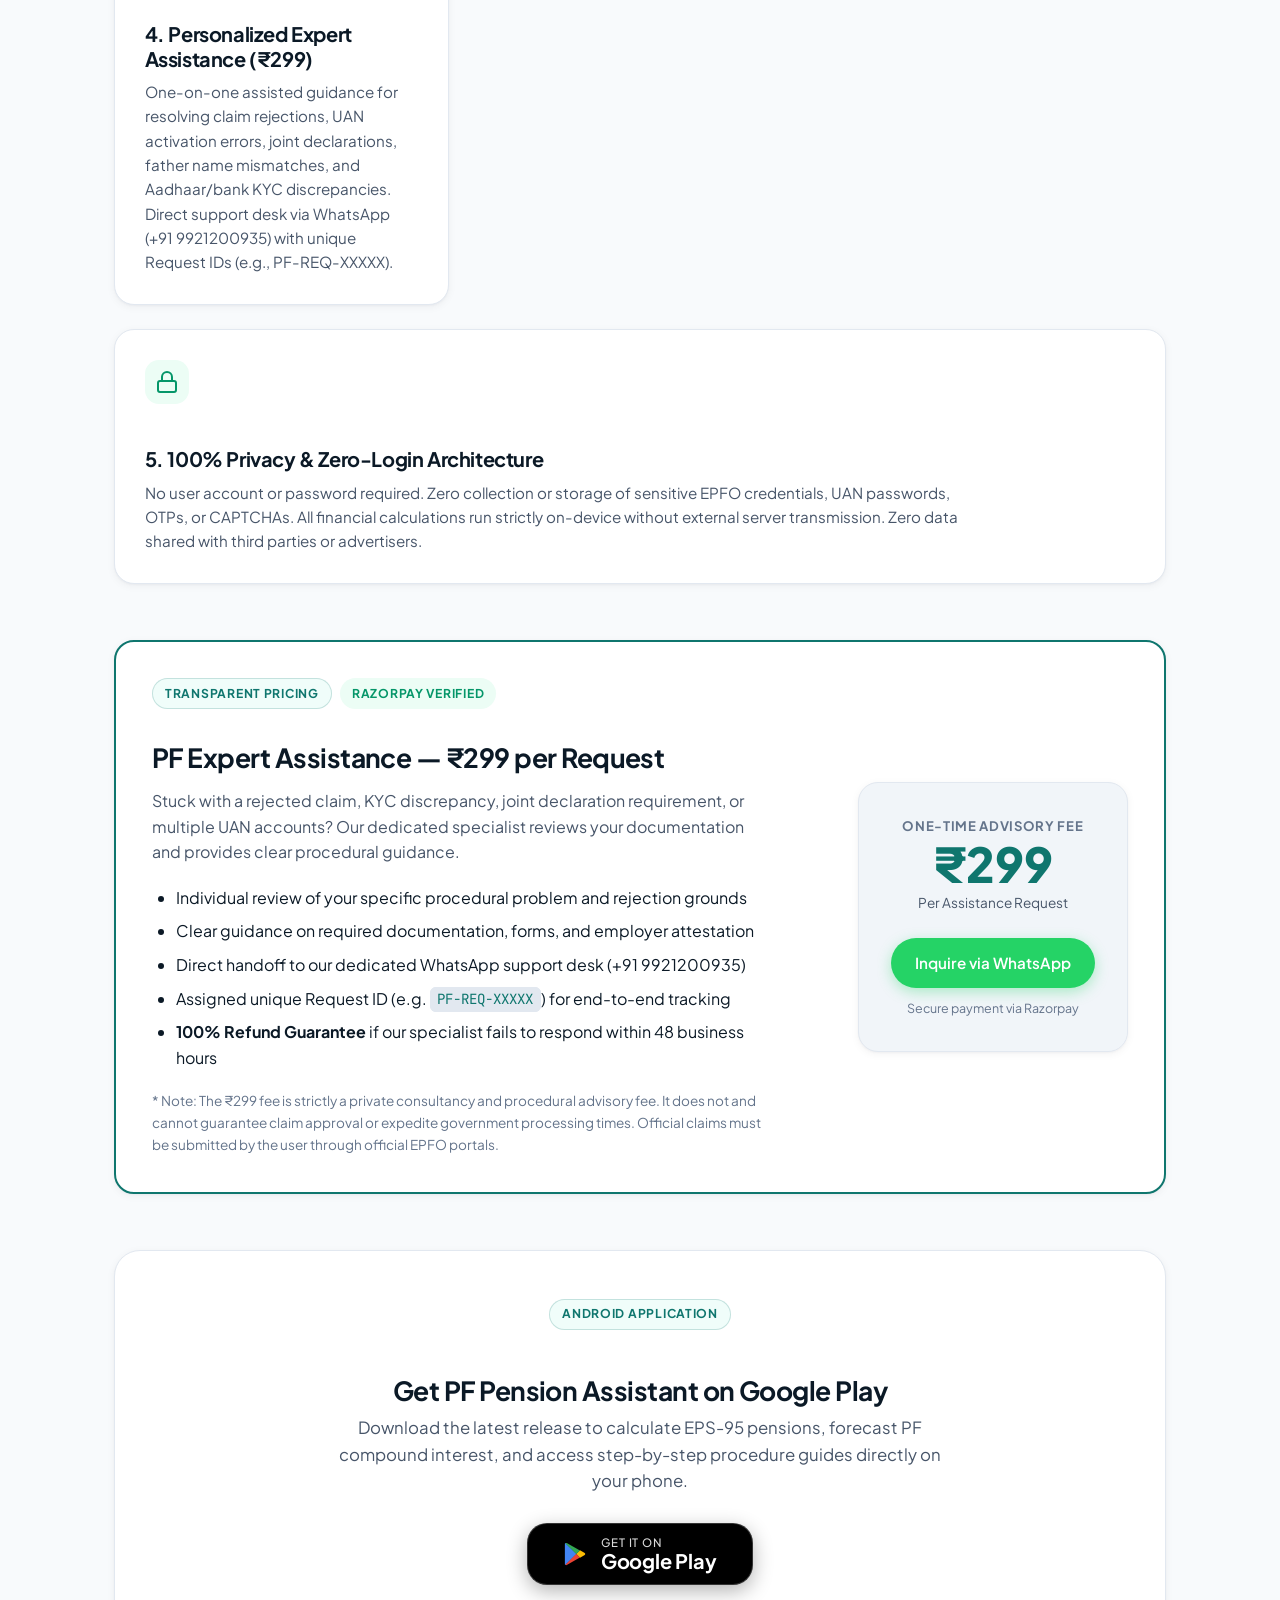
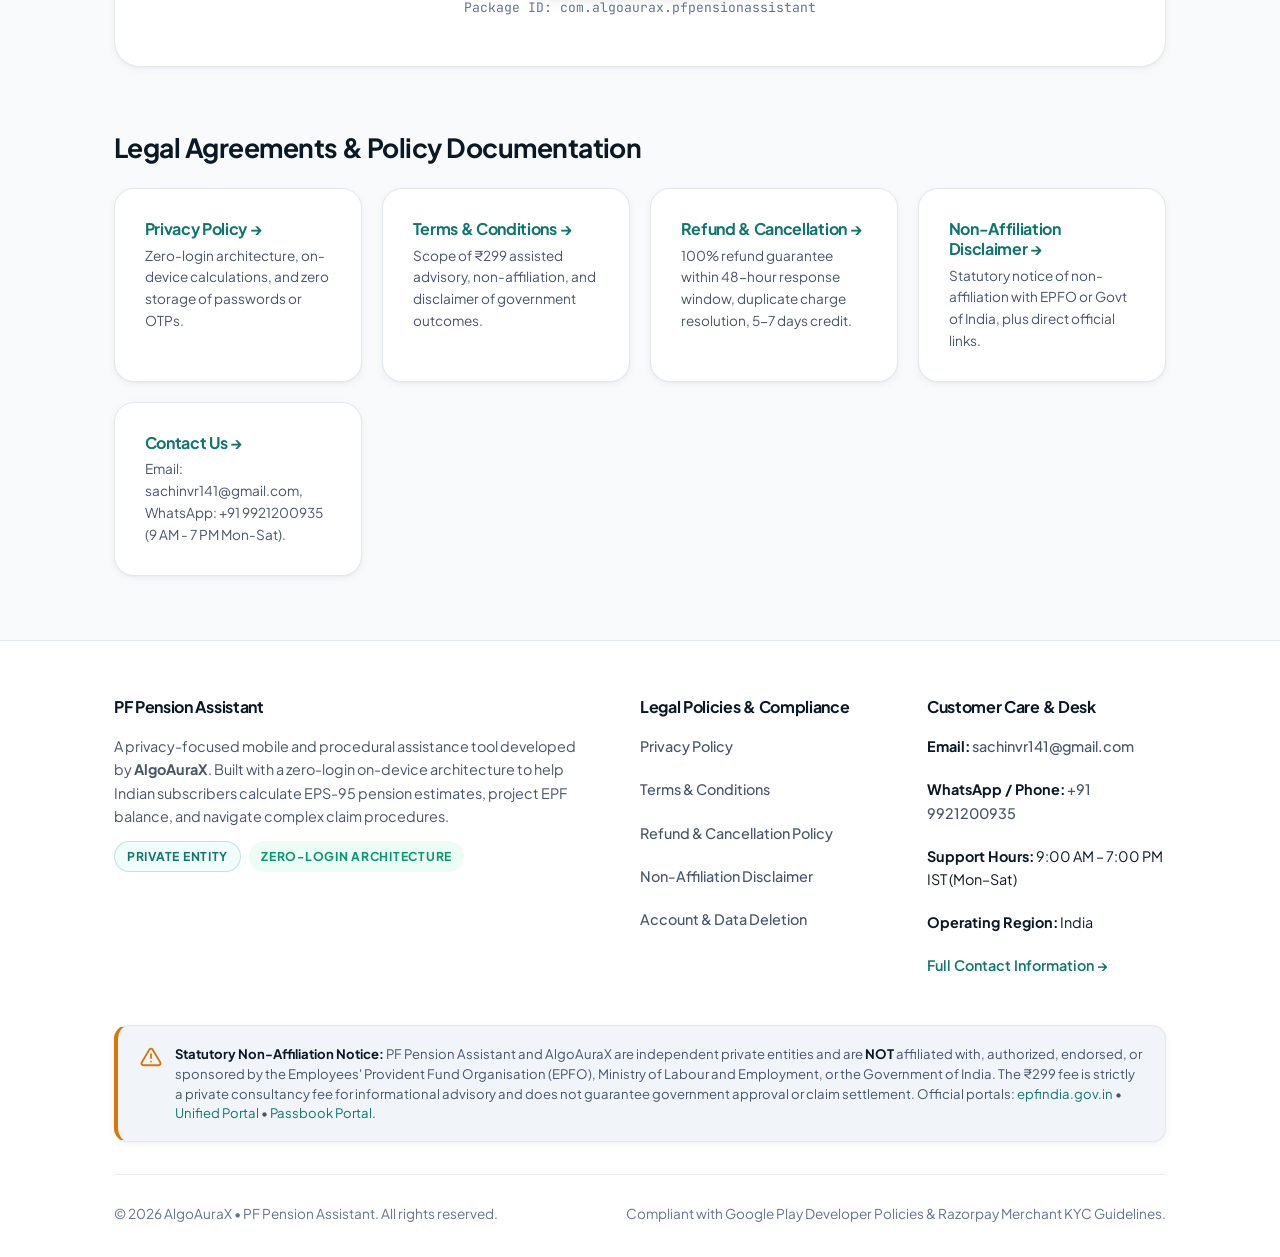
==== commit f8ddcbd8: "fix: update official support email to sachinvr141@gmail.com across all pages" ====
--- a/index.html
+++ b/index.html
@@ -270,7 +270,7 @@
           </a>
           <a href="./contact/" class="card" style="text-decoration: none; color: inherit;">
             <h4 style="margin-bottom: 0.35rem; color: var(--color-primary);">Contact Us &rarr;</h4>
-            <p style="font-size: 0.85rem; color: var(--color-text-secondary); margin: 0;">Email: BhimaBhapkar777@gmail.com, WhatsApp: +91 9921200935 (9 AM - 7 PM Mon-Sat).</p>
+            <p style="font-size: 0.85rem; color: var(--color-text-secondary); margin: 0;">Email: sachinvr141@gmail.com, WhatsApp: +91 9921200935 (9 AM - 7 PM Mon-Sat).</p>
           </a>
         </div>
       </section>
@@ -306,7 +306,7 @@
         <div class="footer-col">
           <h4>Customer Care & Desk</h4>
           <ul class="footer-links">
-            <li><strong>Email:</strong> <a href="mailto:BhimaBhapkar777@gmail.com">BhimaBhapkar777@gmail.com</a></li>
+            <li><strong>Email:</strong> <a href="mailto:sachinvr141@gmail.com">sachinvr141@gmail.com</a></li>
             <li><strong>WhatsApp / Phone:</strong> <a href="https://wa.me/919921200935" target="_blank" rel="noopener noreferrer">+91 9921200935</a></li>
             <li><strong>Support Hours:</strong> 9:00 AM – 7:00 PM IST (Mon–Sat)</li>
             <li><strong>Operating Region:</strong> India</li>
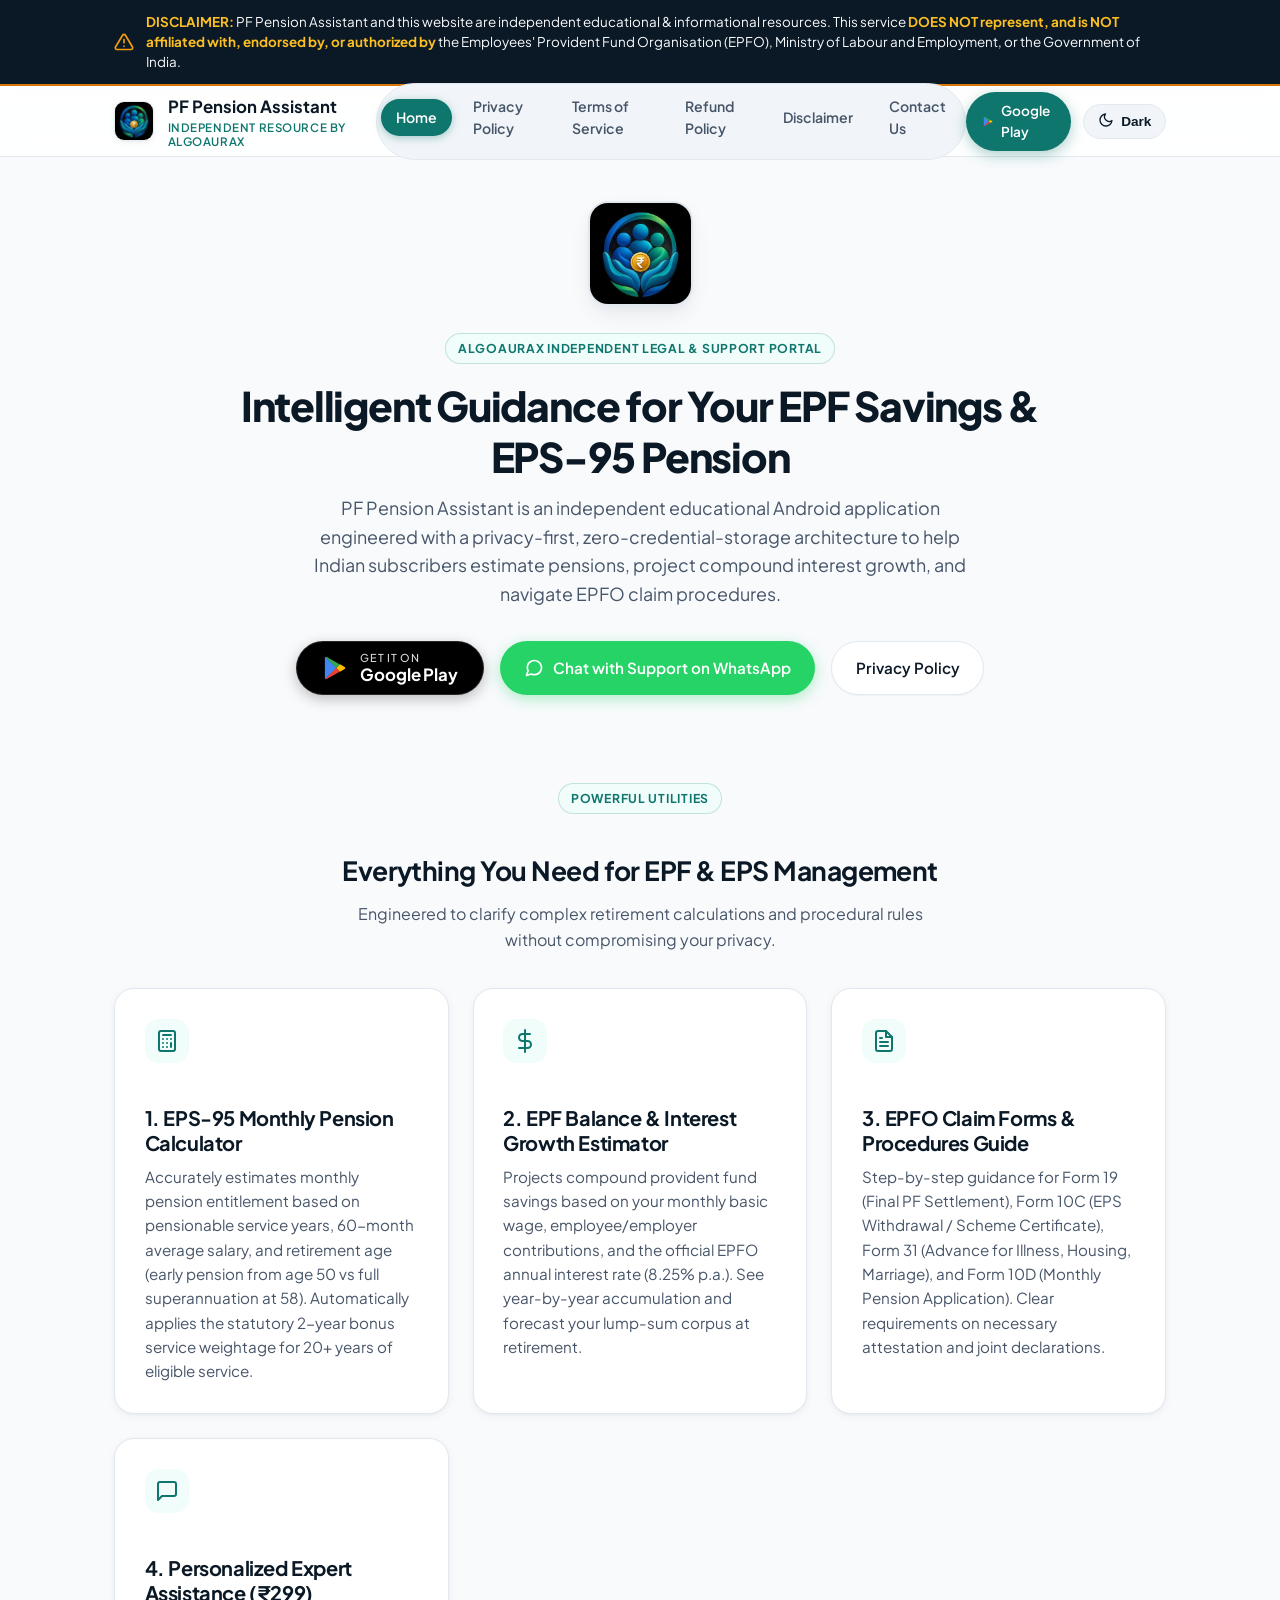
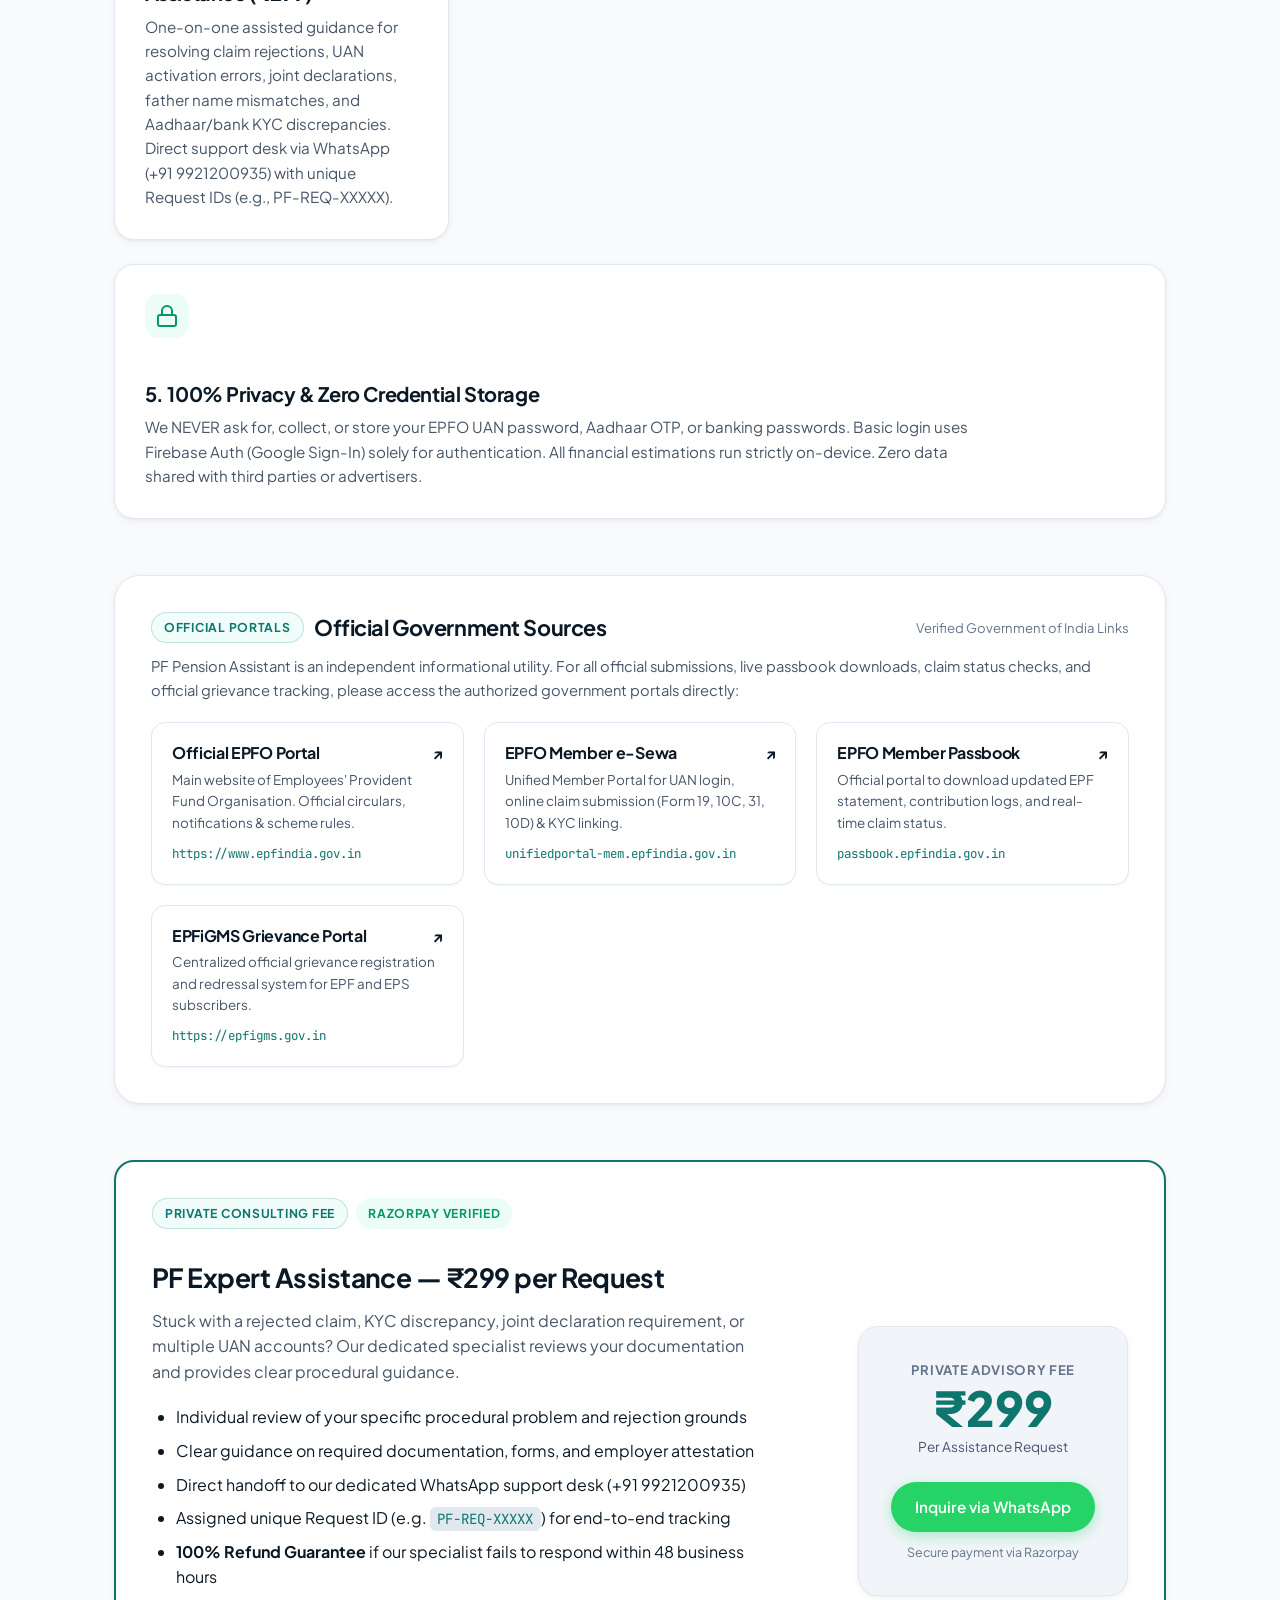
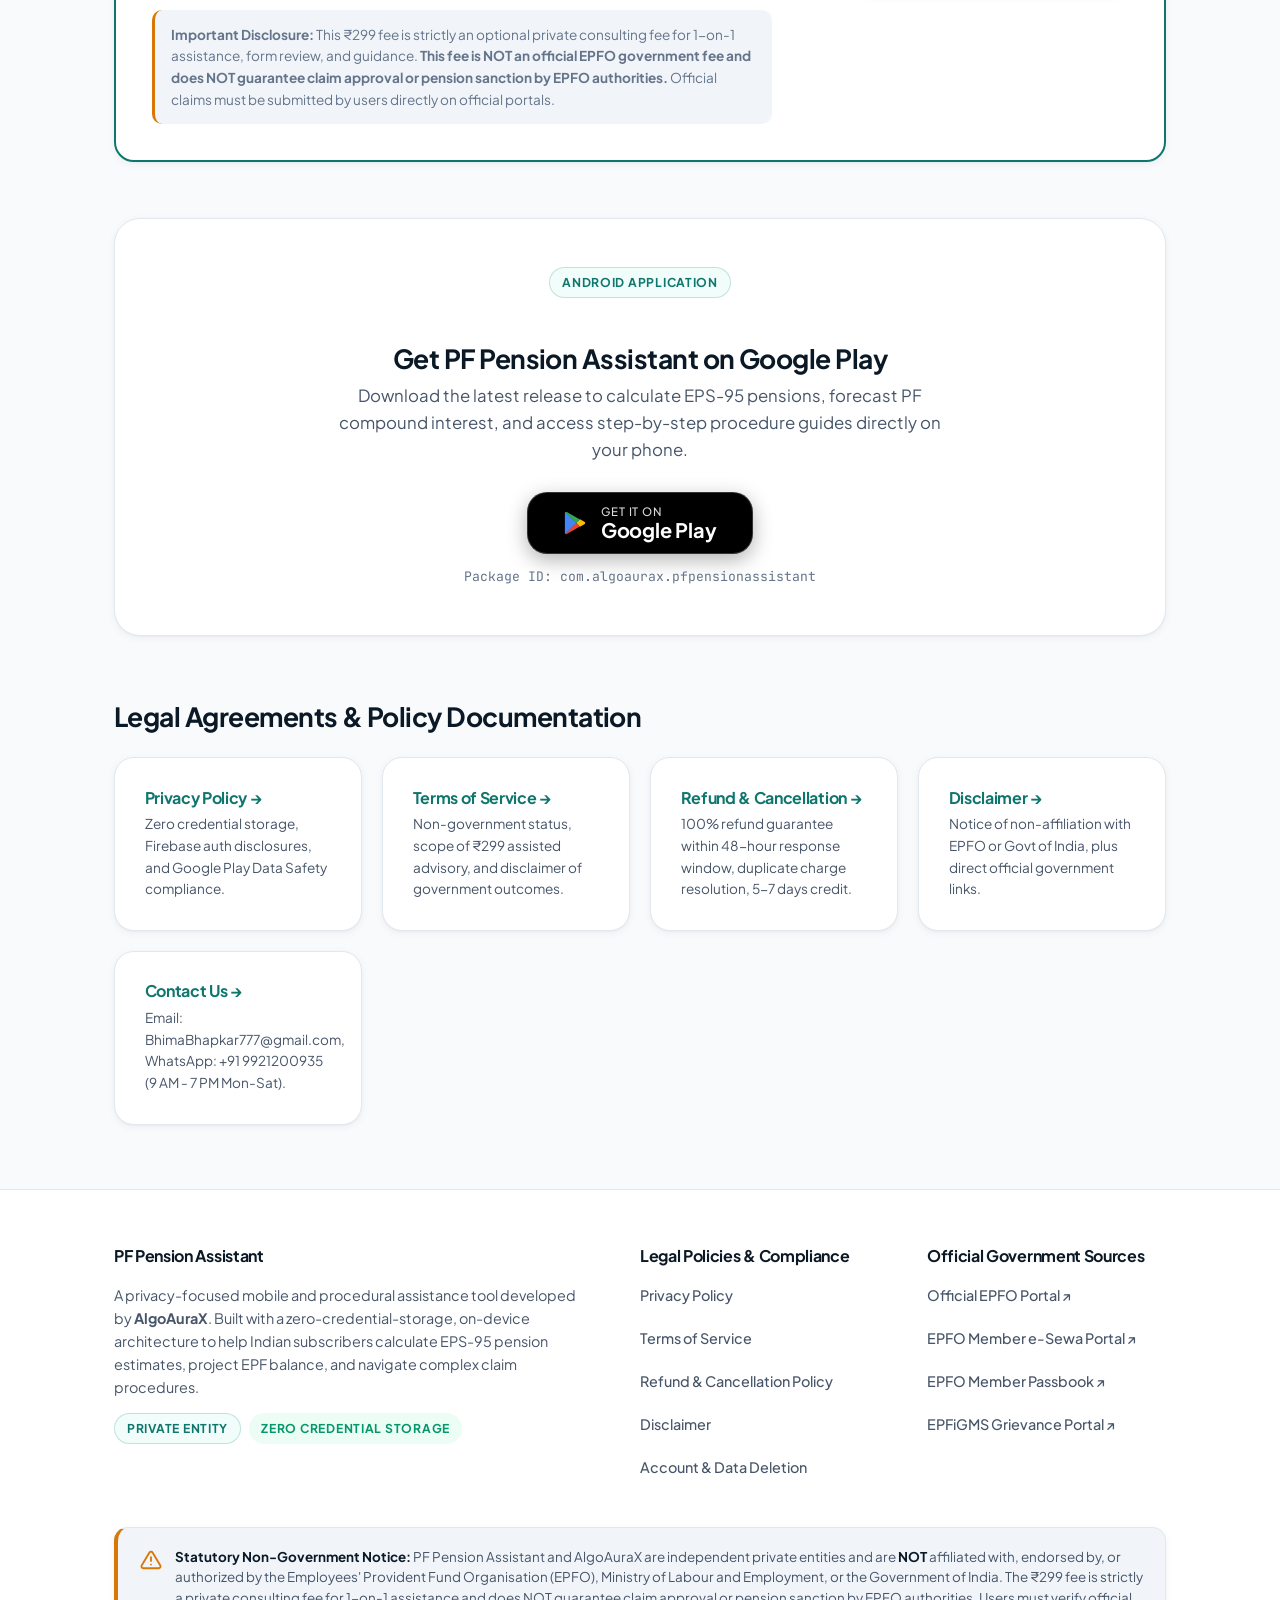
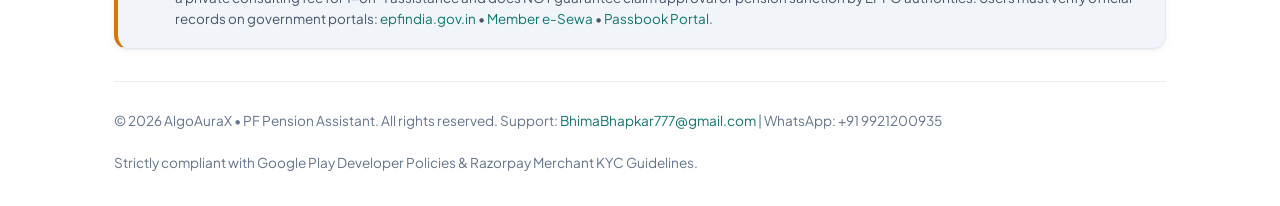
==== commit 39e4a8ca: "fix(compliance): implement mandatory global non-government disclaimer banner and official government" ====
--- a/index.html
+++ b/index.html
@@ -4,23 +4,35 @@
   <meta charset="UTF-8">
   <meta name="viewport" content="width=device-width, initial-scale=1.0">
   <title>PF Pension Assistant — Independent EPF & EPS-95 Guidance</title>
-  <meta name="description" content="PF Pension Assistant by AlgoAuraX: Independent EPS-95 pension calculator, EPF interest estimator, EPFO claim forms guide, and ₹299 1-on-1 expert advisory.">
-  <meta name="theme-color" content="#0F766E">
+  <meta name="description" content="PF Pension Assistant: Independent educational resource for EPS-95 pension calculation, EPF interest estimation, EPFO claim guides, and assisted advisory.">
+  <meta name="theme-color" content="#0B1926">
   <link rel="preconnect" href="https://fonts.googleapis.com">
   <link rel="preconnect" href="https://fonts.gstatic.com" crossorigin>
   <link href="https://fonts.googleapis.com/css2?family=Plus+Jakarta+Sans:wght@400;500;600;700;800&family=JetBrains+Mono:wght@500;600&display=swap" rel="stylesheet">
-  <link rel="stylesheet" href="./css/style.css?v=6">
-  <link rel="icon" type="image/png" sizes="32x32" href="./images/favicon-32x32.png?v=6">
-  <link rel="apple-touch-icon" sizes="192x192" href="./images/icon-192.png?v=6">
+  <link rel="stylesheet" href="./css/style.css?v=8">
+  <link rel="icon" type="image/png" sizes="32x32" href="./images/favicon-32x32.png?v=8">
+  <link rel="apple-touch-icon" sizes="192x192" href="./images/icon-192.png?v=8">
 </head>
 <body>
+  <!-- MANDATORY GLOBAL NON-GOVERNMENT DISCLAIMER BANNER (Header Top of EVERY Page) -->
+  <div class="global-gov-disclaimer-banner" role="alert">
+    <div class="container global-gov-disclaimer-inner">
+      <svg class="disclaimer-alert-icon" viewBox="0 0 24 24" fill="none" stroke="currentColor" stroke-width="2" stroke-linecap="round" stroke-linejoin="round" aria-hidden="true">
+        <path d="M10.29 3.86L1.82 18a2 2 0 0 0 1.71 3h16.94a2 2 0 0 0 1.71-3L13.71 3.86a2 2 0 0 0-3.42 0z"/><line x1="12" y1="9" x2="12" y2="13"/><line x1="12" y1="17" x2="12.01" y2="17"/>
+      </svg>
+      <p>
+        <strong>DISCLAIMER:</strong> PF Pension Assistant and this website are independent educational &amp; informational resources. This service <strong>DOES NOT represent, and is NOT affiliated with, endorsed by, or authorized by</strong> the Employees' Provident Fund Organisation (EPFO), Ministry of Labour and Employment, or the Government of India.
+      </p>
+    </div>
+  </div>
+
   <header class="site-header">
     <div class="container header-inner">
       <a href="./" class="brand-link" aria-label="PF Pension Assistant Home">
-        <img src="./images/app-logo.png?v=6" alt="PF Pension Assistant Logo" class="brand-logo-img">
+        <img src="./images/app-logo.png?v=8" alt="PF Pension Assistant Logo" class="brand-logo-img">
         <div>
           <span>PF Pension Assistant</span>
-          <span class="brand-sub">by AlgoAuraX</span>
+          <span class="brand-sub">Independent Resource by AlgoAuraX</span>
         </div>
       </a>
 
@@ -28,7 +40,7 @@
         <ul class="nav-links">
           <li><a href="./" class="active">Home</a></li>
           <li><a href="./privacy-policy/" class="">Privacy Policy</a></li>
-          <li><a href="./terms/" class="">Terms & Conditions</a></li>
+          <li><a href="./terms/" class="">Terms of Service</a></li>
           <li><a href="./refund-policy/" class="">Refund Policy</a></li>
           <li><a href="./disclaimer/" class="">Disclaimer</a></li>
           <li><a href="./contact/" class="">Contact Us</a></li>
@@ -58,7 +70,7 @@
       <ul>
         <li><a href="./" class="active">Home</a></li>
         <li><a href="./privacy-policy/" class="">Privacy Policy</a></li>
-        <li><a href="./terms/" class="">Terms & Conditions</a></li>
+        <li><a href="./terms/" class="">Terms of Service</a></li>
         <li><a href="./refund-policy/" class="">Refund Policy</a></li>
         <li><a href="./disclaimer/" class="">Disclaimer</a></li>
         <li><a href="./contact/" class="">Contact Us</a></li>
@@ -75,16 +87,16 @@
 
     <div class="container">
       <!-- Hero Section -->
-      <section class="page-header" style="text-align: center; border-bottom: none; padding-top: 3rem; padding-bottom: 2rem;">
+      <section class="page-header" style="text-align: center; border-bottom: none; padding-top: 2.75rem; padding-bottom: 2rem;">
         <div style="margin-bottom: 1.25rem;">
-          <img src="./images/app-logo.png?v=6" alt="PF Pension Assistant Logo" style="width: 105px; height: 105px; object-fit: cover; border-radius: var(--radius-lg); box-shadow: var(--shadow-md); border: 2px solid var(--color-border);">
-        </div>
-        <div class="badge badge-primary" style="margin-bottom: 1rem;">AlgoAuraX Legal & Support Portal</div>
+          <img src="./images/app-logo.png?v=8" alt="PF Pension Assistant Logo" style="width: 105px; height: 105px; object-fit: cover; border-radius: var(--radius-lg); box-shadow: var(--shadow-md); border: 2px solid var(--color-border);">
+        </div>
+        <div class="badge badge-primary" style="margin-bottom: 1rem;">AlgoAuraX Independent Legal &amp; Support Portal</div>
         <h1 style="font-size: 2.55rem; max-width: 820px; margin-left: auto; margin-right: auto;">
-          Intelligent Guidance for Your EPF Savings & EPS-95 Pension
+          Intelligent Guidance for Your EPF Savings &amp; EPS-95 Pension
         </h1>
         <p class="page-subtitle" style="margin-left: auto; margin-right: auto; font-size: 1.12rem;">
-          PF Pension Assistant is an independent Android application engineered with a privacy-first, zero-login architecture to help Indian subscribers calculate pension entitlements, estimate provident fund growth, and navigate complex claim procedures.
+          PF Pension Assistant is an independent educational Android application engineered with a privacy-first, zero-credential-storage architecture to help Indian subscribers estimate pensions, project compound interest growth, and navigate EPFO claim procedures.
         </p>
 
         <!-- Primary Call to Actions -->
@@ -109,21 +121,11 @@
         </div>
       </section>
 
-      <!-- App Disclaimer Banner -->
-      <div class="disclaimer-banner">
-        <svg class="disclaimer-banner-icon" viewBox="0 0 24 24" fill="none" stroke="currentColor" stroke-width="2" stroke-linecap="round" stroke-linejoin="round">
-          <circle cx="12" cy="12" r="10"/><line x1="12" y1="16" x2="12" y2="12"/><line x1="12" y1="8" x2="12.01" y2="8"/>
-        </svg>
-        <div>
-          <strong>Statutory Disclaimer & Non-Affiliation Notice:</strong> PF Pension Assistant is an independent utility application developed by <strong>AlgoAuraX</strong>. It is <strong>NOT</strong> affiliated with, authorized, endorsed, or sponsored by the Employees' Provident Fund Organisation (EPFO), the Ministry of Labour and Employment, or the Government of India. Official government services must be conducted solely on official portals (<a href="https://www.epfindia.gov.in" target="_blank" rel="noopener noreferrer">epfindia.gov.in</a>).
-        </div>
-      </div>
-
       <!-- App Core Features Grid -->
       <section style="margin: 3.5rem 0;">
         <div style="text-align: center; margin-bottom: 2.25rem;">
           <span class="badge badge-primary" style="margin-bottom: 0.5rem;">Powerful Utilities</span>
-          <h2>Everything You Need for EPF & EPS Management</h2>
+          <h2>Everything You Need for EPF &amp; EPS Management</h2>
           <p style="color: var(--color-text-secondary); max-width: 620px; margin: 0 auto;">Engineered to clarify complex retirement calculations and procedural rules without compromising your privacy.</p>
         </div>
 
@@ -144,7 +146,7 @@
             <div style="display: inline-flex; width: 44px; height: 44px; border-radius: var(--radius-md); background: var(--color-primary-container); align-items: center; justify-content: center; color: var(--color-primary); margin-bottom: 1.15rem;">
               <svg width="24" height="24" viewBox="0 0 24 24" fill="none" stroke="currentColor" stroke-width="2" stroke-linecap="round" stroke-linejoin="round"><line x1="12" y1="1" x2="12" y2="23"/><path d="M17 5H9.5a3.5 3.5 0 0 0 0 7h5a3.5 3.5 0 0 1 0 7H6"/></svg>
             </div>
-            <h3 class="card-title">2. EPF Balance & Interest Growth Estimator</h3>
+            <h3 class="card-title">2. EPF Balance &amp; Interest Growth Estimator</h3>
             <p class="card-subtitle">
               Projects compound provident fund savings based on your monthly basic wage, employee/employer contributions, and the official EPFO annual interest rate (8.25% p.a.). See year-by-year accumulation and forecast your lump-sum corpus at retirement.
             </p>
@@ -155,7 +157,7 @@
             <div style="display: inline-flex; width: 44px; height: 44px; border-radius: var(--radius-md); background: var(--color-primary-container); align-items: center; justify-content: center; color: var(--color-primary); margin-bottom: 1.15rem;">
               <svg width="24" height="24" viewBox="0 0 24 24" fill="none" stroke="currentColor" stroke-width="2" stroke-linecap="round" stroke-linejoin="round"><path d="M14 2H6a2 2 0 0 0-2 2v16a2 2 0 0 0 2 2h12a2 2 0 0 0 2-2V8z"/><polyline points="14 2 14 8 20 8"/><line x1="16" y1="13" x2="8" y2="13"/><line x1="16" y1="17" x2="8" y2="17"/><polyline points="10 9 9 9 8 9"/></svg>
             </div>
-            <h3 class="card-title">3. EPFO Claim Forms & Procedures Guide</h3>
+            <h3 class="card-title">3. EPFO Claim Forms &amp; Procedures Guide</h3>
             <p class="card-subtitle">
               Step-by-step guidance for Form 19 (Final PF Settlement), Form 10C (EPS Withdrawal / Scheme Certificate), Form 31 (Advance for Illness, Housing, Marriage), and Form 10D (Monthly Pension Application). Clear requirements on necessary attestation and joint declarations.
             </p>
@@ -177,13 +179,59 @@
             <div style="display: inline-flex; width: 44px; height: 44px; border-radius: var(--radius-md); background: var(--color-success-bg); align-items: center; justify-content: center; color: var(--color-success); margin-bottom: 1.15rem;">
               <svg width="24" height="24" viewBox="0 0 24 24" fill="none" stroke="currentColor" stroke-width="2" stroke-linecap="round" stroke-linejoin="round"><rect x="3" y="11" width="18" height="11" rx="2" ry="2"/><path d="M7 11V7a5 5 0 0 1 10 0v4"/></svg>
             </div>
-            <h3 class="card-title">5. 100% Privacy & Zero-Login Architecture</h3>
+            <h3 class="card-title">5. 100% Privacy &amp; Zero Credential Storage</h3>
             <p class="card-subtitle" style="max-width: 850px;">
-              No user account or password required. Zero collection or storage of sensitive EPFO credentials, UAN passwords, OTPs, or CAPTCHAs. All financial calculations run strictly on-device without external server transmission. Zero data shared with third parties or advertisers.
-            </p>
-          </div>
-        </div>
-      </section>
+              We NEVER ask for, collect, or store your EPFO UAN password, Aadhaar OTP, or banking passwords. Basic login uses Firebase Auth (Google Sign-In) solely for authentication. All financial estimations run strictly on-device. Zero data shared with third parties or advertisers.
+            </p>
+          </div>
+        </div>
+      </section>
+
+
+      <!-- MANDATORY OFFICIAL GOVERNMENT SOURCE LINKS (Google Play Compliant) -->
+      <section style="margin: 3.5rem 0; padding: 2.25rem; background: var(--color-surface); border: 1px solid var(--color-border); border-radius: var(--radius-xl); box-shadow: var(--shadow-sm);">
+        <div style="display: flex; align-items: center; justify-content: space-between; flex-wrap: wrap; gap: 1rem; margin-bottom: 0.75rem;">
+          <div style="display: flex; align-items: center; gap: 0.65rem;">
+            <span class="badge badge-primary">Official Portals</span>
+            <h3 style="margin: 0; font-size: 1.35rem;">Official Government Sources</h3>
+          </div>
+          <span style="font-size: 0.82rem; color: var(--color-text-muted);">Verified Government of India Links</span>
+        </div>
+        <p style="color: var(--color-text-secondary); margin-bottom: 1.25rem; font-size: 0.92rem;">
+          PF Pension Assistant is an independent informational utility. For all official submissions, live passbook downloads, claim status checks, and official grievance tracking, please access the authorized government portals directly:
+        </p>
+        <div class="gov-sources-grid">
+          <a href="https://www.epfindia.gov.in" target="_blank" rel="noopener noreferrer" class="gov-source-card">
+            <div>
+              <h4>Official EPFO Portal <span>&nearr;</span></h4>
+              <p>Main website of Employees' Provident Fund Organisation. Official circulars, notifications &amp; scheme rules.</p>
+            </div>
+            <div class="gov-source-url">https://www.epfindia.gov.in</div>
+          </a>
+          <a href="https://unifiedportal-mem.epfindia.gov.in/memberinterface/" target="_blank" rel="noopener noreferrer" class="gov-source-card">
+            <div>
+              <h4>EPFO Member e-Sewa <span>&nearr;</span></h4>
+              <p>Unified Member Portal for UAN login, online claim submission (Form 19, 10C, 31, 10D) &amp; KYC linking.</p>
+            </div>
+            <div class="gov-source-url">unifiedportal-mem.epfindia.gov.in</div>
+          </a>
+          <a href="https://passbook.epfindia.gov.in" target="_blank" rel="noopener noreferrer" class="gov-source-card">
+            <div>
+              <h4>EPFO Member Passbook <span>&nearr;</span></h4>
+              <p>Official portal to download updated EPF statement, contribution logs, and real-time claim status.</p>
+            </div>
+            <div class="gov-source-url">passbook.epfindia.gov.in</div>
+          </a>
+          <a href="https://epfigms.gov.in" target="_blank" rel="noopener noreferrer" class="gov-source-card">
+            <div>
+              <h4>EPFiGMS Grievance Portal <span>&nearr;</span></h4>
+              <p>Centralized official grievance registration and redressal system for EPF and EPS subscribers.</p>
+            </div>
+            <div class="gov-source-url">https://epfigms.gov.in</div>
+          </a>
+        </div>
+      </section>
+
 
       <!-- Transparent Pricing Card Section (Razorpay Merchant Compliant) -->
       <section style="margin: 3.5rem 0;">
@@ -191,7 +239,7 @@
           <div style="display: flex; flex-wrap: wrap; justify-content: space-between; align-items: center; gap: 2rem;">
             <div style="max-width: 620px;">
               <div style="display: flex; gap: 0.5rem; margin-bottom: 0.75rem;">
-                <span class="badge badge-primary">Transparent Pricing</span>
+                <span class="badge badge-primary">Private Consulting Fee</span>
                 <span class="badge badge-success">Razorpay Verified</span>
               </div>
               <h2>PF Expert Assistance — ₹299 per Request</h2>
@@ -205,13 +253,13 @@
                 <li>Assigned unique Request ID (e.g. <code>PF-REQ-XXXXX</code>) for end-to-end tracking</li>
                 <li><strong>100% Refund Guarantee</strong> if our specialist fails to respond within 48 business hours</li>
               </ul>
-              <div style="font-size: 0.85rem; color: var(--color-text-muted);">
-                * Note: The ₹299 fee is strictly a private consultancy and procedural advisory fee. It does not and cannot guarantee claim approval or expedite government processing times. Official claims must be submitted by the user through official EPFO portals.
+              <div style="font-size: 0.85rem; color: var(--color-text-muted); background: var(--color-surface-subtle); padding: 0.85rem 1rem; border-radius: var(--radius-sm); border-left: 3px solid var(--color-warning);">
+                <strong>Important Disclosure:</strong> This ₹299 fee is strictly an optional private consulting fee for 1-on-1 assistance, form review, and guidance. <strong>This fee is NOT an official EPFO government fee and does NOT guarantee claim approval or pension sanction by EPFO authorities.</strong> Official claims must be submitted by users directly on official portals.
               </div>
             </div>
 
             <div style="text-align: center; min-width: 260px; padding: 2rem; background: var(--color-surface-subtle); border-radius: var(--radius-lg); border: 1px solid var(--color-border); box-shadow: var(--shadow-sm);">
-              <div style="font-size: 0.82rem; text-transform: uppercase; font-weight: 700; color: var(--color-text-muted); letter-spacing: 0.05em;">One-Time Advisory Fee</div>
+              <div style="font-size: 0.82rem; text-transform: uppercase; font-weight: 700; color: var(--color-text-muted); letter-spacing: 0.05em;">Private Advisory Fee</div>
               <div style="font-size: 3rem; font-weight: 800; color: var(--color-primary); margin: 0.25rem 0; line-height: 1;">₹299</div>
               <div style="font-size: 0.85rem; color: var(--color-text-secondary); margin-bottom: 1.5rem;">Per Assistance Request</div>
               
@@ -250,27 +298,27 @@
 
       <!-- Legal Links Grid -->
       <section style="margin: 4rem 0;">
-        <h2 style="margin-bottom: 1.5rem;">Legal Agreements & Policy Documentation</h2>
+        <h2 style="margin-bottom: 1.5rem;">Legal Agreements &amp; Policy Documentation</h2>
         <div style="display: grid; grid-template-columns: repeat(auto-fit, minmax(240px, 1fr)); gap: 1.25rem;">
           <a href="./privacy-policy/" class="card" style="text-decoration: none; color: inherit;">
             <h4 style="margin-bottom: 0.35rem; color: var(--color-primary);">Privacy Policy &rarr;</h4>
-            <p style="font-size: 0.85rem; color: var(--color-text-secondary); margin: 0;">Zero-login architecture, on-device calculations, and zero storage of passwords or OTPs.</p>
+            <p style="font-size: 0.85rem; color: var(--color-text-secondary); margin: 0;">Zero credential storage, Firebase auth disclosures, and Google Play Data Safety compliance.</p>
           </a>
           <a href="./terms/" class="card" style="text-decoration: none; color: inherit;">
-            <h4 style="margin-bottom: 0.35rem; color: var(--color-primary);">Terms & Conditions &rarr;</h4>
-            <p style="font-size: 0.85rem; color: var(--color-text-secondary); margin: 0;">Scope of ₹299 assisted advisory, non-affiliation, and disclaimer of government outcomes.</p>
+            <h4 style="margin-bottom: 0.35rem; color: var(--color-primary);">Terms of Service &rarr;</h4>
+            <p style="font-size: 0.85rem; color: var(--color-text-secondary); margin: 0;">Non-government status, scope of ₹299 assisted advisory, and disclaimer of government outcomes.</p>
           </a>
           <a href="./refund-policy/" class="card" style="text-decoration: none; color: inherit;">
-            <h4 style="margin-bottom: 0.35rem; color: var(--color-primary);">Refund & Cancellation &rarr;</h4>
+            <h4 style="margin-bottom: 0.35rem; color: var(--color-primary);">Refund &amp; Cancellation &rarr;</h4>
             <p style="font-size: 0.85rem; color: var(--color-text-secondary); margin: 0;">100% refund guarantee within 48-hour response window, duplicate charge resolution, 5-7 days credit.</p>
           </a>
           <a href="./disclaimer/" class="card" style="text-decoration: none; color: inherit;">
-            <h4 style="margin-bottom: 0.35rem; color: var(--color-primary);">Non-Affiliation Disclaimer &rarr;</h4>
-            <p style="font-size: 0.85rem; color: var(--color-text-secondary); margin: 0;">Statutory notice of non-affiliation with EPFO or Govt of India, plus direct official links.</p>
+            <h4 style="margin-bottom: 0.35rem; color: var(--color-primary);">Disclaimer &rarr;</h4>
+            <p style="font-size: 0.85rem; color: var(--color-text-secondary); margin: 0;">Notice of non-affiliation with EPFO or Govt of India, plus direct official government links.</p>
           </a>
           <a href="./contact/" class="card" style="text-decoration: none; color: inherit;">
             <h4 style="margin-bottom: 0.35rem; color: var(--color-primary);">Contact Us &rarr;</h4>
-            <p style="font-size: 0.85rem; color: var(--color-text-secondary); margin: 0;">Email: sachinvr141@gmail.com, WhatsApp: +91 9921200935 (9 AM - 7 PM Mon-Sat).</p>
+            <p style="font-size: 0.85rem; color: var(--color-text-secondary); margin: 0;">Email: BhimaBhapkar777@gmail.com, WhatsApp: +91 9921200935 (9 AM - 7 PM Mon-Sat).</p>
           </a>
         </div>
       </section>
@@ -284,33 +332,32 @@
         <div class="footer-col">
           <h4>PF Pension Assistant</h4>
           <p style="font-size: 0.9rem; margin-bottom: 0.85rem; line-height: 1.6;">
-            A privacy-focused mobile and procedural assistance tool developed by <strong>AlgoAuraX</strong>. Built with a zero-login on-device architecture to help Indian subscribers calculate EPS-95 pension estimates, project EPF balance, and navigate complex claim procedures.
+            A privacy-focused mobile and procedural assistance tool developed by <strong>AlgoAuraX</strong>. Built with a zero-credential-storage, on-device architecture to help Indian subscribers calculate EPS-95 pension estimates, project EPF balance, and navigate complex claim procedures.
           </p>
           <div style="display: flex; gap: 0.5rem; flex-wrap: wrap;">
             <span class="badge badge-primary">Private Entity</span>
-            <span class="badge badge-success">Zero-Login Architecture</span>
+            <span class="badge badge-success">Zero Credential Storage</span>
           </div>
         </div>
 
         <div class="footer-col">
-          <h4>Legal Policies & Compliance</h4>
+          <h4>Legal Policies &amp; Compliance</h4>
           <ul class="footer-links">
             <li><a href="./privacy-policy/">Privacy Policy</a></li>
-            <li><a href="./terms/">Terms & Conditions</a></li>
-            <li><a href="./refund-policy/">Refund & Cancellation Policy</a></li>
-            <li><a href="./disclaimer/">Non-Affiliation Disclaimer</a></li>
-            <li><a href="./data-deletion/">Account & Data Deletion</a></li>
+            <li><a href="./terms/">Terms of Service</a></li>
+            <li><a href="./refund-policy/">Refund &amp; Cancellation Policy</a></li>
+            <li><a href="./disclaimer/">Disclaimer</a></li>
+            <li><a href="./data-deletion/">Account &amp; Data Deletion</a></li>
           </ul>
         </div>
 
         <div class="footer-col">
-          <h4>Customer Care & Desk</h4>
+          <h4>Official Government Sources</h4>
           <ul class="footer-links">
-            <li><strong>Email:</strong> <a href="mailto:sachinvr141@gmail.com">sachinvr141@gmail.com</a></li>
-            <li><strong>WhatsApp / Phone:</strong> <a href="https://wa.me/919921200935" target="_blank" rel="noopener noreferrer">+91 9921200935</a></li>
-            <li><strong>Support Hours:</strong> 9:00 AM – 7:00 PM IST (Mon–Sat)</li>
-            <li><strong>Operating Region:</strong> India</li>
-            <li><a href="./contact/" style="color: var(--color-primary); font-weight: 600;">Full Contact Information &rarr;</a></li>
+            <li><a href="https://www.epfindia.gov.in" target="_blank" rel="noopener noreferrer">Official EPFO Portal &nearr;</a></li>
+            <li><a href="https://unifiedportal-mem.epfindia.gov.in/memberinterface/" target="_blank" rel="noopener noreferrer">EPFO Member e-Sewa Portal &nearr;</a></li>
+            <li><a href="https://passbook.epfindia.gov.in" target="_blank" rel="noopener noreferrer">EPFO Member Passbook &nearr;</a></li>
+            <li><a href="https://epfigms.gov.in" target="_blank" rel="noopener noreferrer">EPFiGMS Grievance Portal &nearr;</a></li>
           </ul>
         </div>
       </div>
@@ -319,14 +366,14 @@
         <svg class="disclaimer-banner-icon" style="color: var(--color-warning);" viewBox="0 0 24 24" fill="none" stroke="currentColor" stroke-width="2" stroke-linecap="round" stroke-linejoin="round">
           <path d="M10.29 3.86L1.82 18a2 2 0 0 0 1.71 3h16.94a2 2 0 0 0 1.71-3L13.71 3.86a2 2 0 0 0-3.42 0z"/><line x1="12" y1="9" x2="12" y2="13"/><line x1="12" y1="17" x2="12.01" y2="17"/>
         </svg>
-        <div style="font-size: 0.82rem; line-height: 1.5;">
-          <strong>Statutory Non-Affiliation Notice:</strong> PF Pension Assistant and AlgoAuraX are independent private entities and are <strong>NOT</strong> affiliated with, authorized, endorsed, or sponsored by the Employees' Provident Fund Organisation (EPFO), Ministry of Labour and Employment, or the Government of India. The ₹299 fee is strictly a private consultancy fee for informational advisory and does not guarantee government approval or claim settlement. Official portals: <a href="https://www.epfindia.gov.in" target="_blank" rel="noopener noreferrer">epfindia.gov.in</a> &bull; <a href="https://unifiedportal-mem.epfindia.gov.in" target="_blank" rel="noopener noreferrer">Unified Portal</a> &bull; <a href="https://passbook.epfindia.gov.in" target="_blank" rel="noopener noreferrer">Passbook Portal</a>.
+        <div style="font-size: 0.84rem; line-height: 1.55;">
+          <strong>Statutory Non-Government Notice:</strong> PF Pension Assistant and AlgoAuraX are independent private entities and are <strong>NOT</strong> affiliated with, endorsed by, or authorized by the Employees' Provident Fund Organisation (EPFO), Ministry of Labour and Employment, or the Government of India. The ₹299 fee is strictly a private consulting fee for 1-on-1 assistance and does NOT guarantee claim approval or pension sanction by EPFO authorities. Users must verify official records on government portals: <a href="https://www.epfindia.gov.in" target="_blank" rel="noopener noreferrer">epfindia.gov.in</a> &bull; <a href="https://unifiedportal-mem.epfindia.gov.in/memberinterface/" target="_blank" rel="noopener noreferrer">Member e-Sewa</a> &bull; <a href="https://passbook.epfindia.gov.in" target="_blank" rel="noopener noreferrer">Passbook Portal</a>.
         </div>
       </div>
 
       <div class="footer-bottom">
-        <div>&copy; 2026 AlgoAuraX &bull; PF Pension Assistant. All rights reserved.</div>
-        <div>Compliant with Google Play Developer Policies & Razorpay Merchant KYC Guidelines.</div>
+        <div>&copy; 2026 AlgoAuraX &bull; PF Pension Assistant. All rights reserved. Support: <a href="mailto:BhimaBhapkar777@gmail.com">BhimaBhapkar777@gmail.com</a> | WhatsApp: +91 9921200935</div>
+        <div>Strictly compliant with Google Play Developer Policies &amp; Razorpay Merchant KYC Guidelines.</div>
       </div>
     </div>
   </footer>
--- a/css/style.css
+++ b/css/style.css
@@ -21,7 +21,7 @@
   /* Surfaces & Backgrounds (Light) */
   --color-bg: #F8FAFC;
   --color-surface: #FFFFFF;
-  --color-surface-translucent: rgba(255, 255, 255, 0.85);
+  --color-surface-translucent: rgba(255, 255, 255, 0.88);
   --color-surface-subtle: #F1F5F9;
   --color-surface-hover: #E2E8F0;
 
@@ -78,7 +78,7 @@
   /* Surfaces & Backgrounds (Dark - Deep Executive Navy) */
   --color-bg: #0B1219;
   --color-surface: #121B24;
-  --color-surface-translucent: rgba(18, 27, 36, 0.88);
+  --color-surface-translucent: rgba(18, 27, 36, 0.9);
   --color-surface-subtle: #0E161F;
   --color-surface-hover: #1A2633;
 
@@ -198,6 +198,42 @@
   border-radius: var(--radius-xs);
   border: 1px solid var(--color-border);
   color: var(--color-primary);
+}
+
+/* MANDATORY GLOBAL NON-GOVERNMENT DISCLAIMER BANNER */
+.global-gov-disclaimer-banner {
+  background: #0B1926;
+  color: #F8FAFC;
+  border-bottom: 2px solid #D97706;
+  padding: 0.75rem 0;
+  font-size: 0.84rem;
+  line-height: 1.5;
+}
+
+[data-theme="dark"] .global-gov-disclaimer-banner {
+  background: #050B11;
+  border-bottom-color: #F59E0B;
+}
+
+.global-gov-disclaimer-inner {
+  display: flex;
+  align-items: center;
+  gap: 0.75rem;
+}
+
+.disclaimer-alert-icon {
+  width: 20px;
+  height: 20px;
+  color: #F59E0B;
+  flex-shrink: 0;
+}
+
+.global-gov-disclaimer-inner p {
+  margin: 0;
+}
+
+.global-gov-disclaimer-inner strong {
+  color: #FBBF24;
 }
 
 /* Layout */
@@ -404,6 +440,56 @@
 
 .disclaimer-banner strong {
   color: var(--color-text-main);
+}
+
+/* Official Government Sources Grid */
+.gov-sources-grid {
+  display: grid;
+  grid-template-columns: repeat(auto-fit, minmax(240px, 1fr));
+  gap: 1.25rem;
+  margin-top: 1.25rem;
+}
+
+.gov-source-card {
+  background: var(--color-surface);
+  border: 1px solid var(--color-border);
+  border-radius: var(--radius-md);
+  padding: 1.25rem;
+  display: flex;
+  flex-direction: column;
+  justify-content: space-between;
+  box-shadow: var(--shadow-xs);
+  transition: all 0.2s ease;
+  text-decoration: none !important;
+}
+
+.gov-source-card:hover {
+  transform: translateY(-2px);
+  box-shadow: var(--shadow-md);
+  border-color: var(--color-primary);
+}
+
+.gov-source-card h4 {
+  color: var(--color-text-main);
+  font-size: 1rem;
+  margin-bottom: 0.35rem;
+  display: flex;
+  align-items: center;
+  justify-content: space-between;
+}
+
+.gov-source-card p {
+  color: var(--color-text-secondary);
+  font-size: 0.84rem;
+  margin: 0;
+}
+
+.gov-source-url {
+  font-family: var(--font-mono);
+  font-size: 0.78rem;
+  color: var(--color-primary);
+  margin-top: 0.65rem;
+  word-break: break-all;
 }
 
 /* Bento Grid Cards */
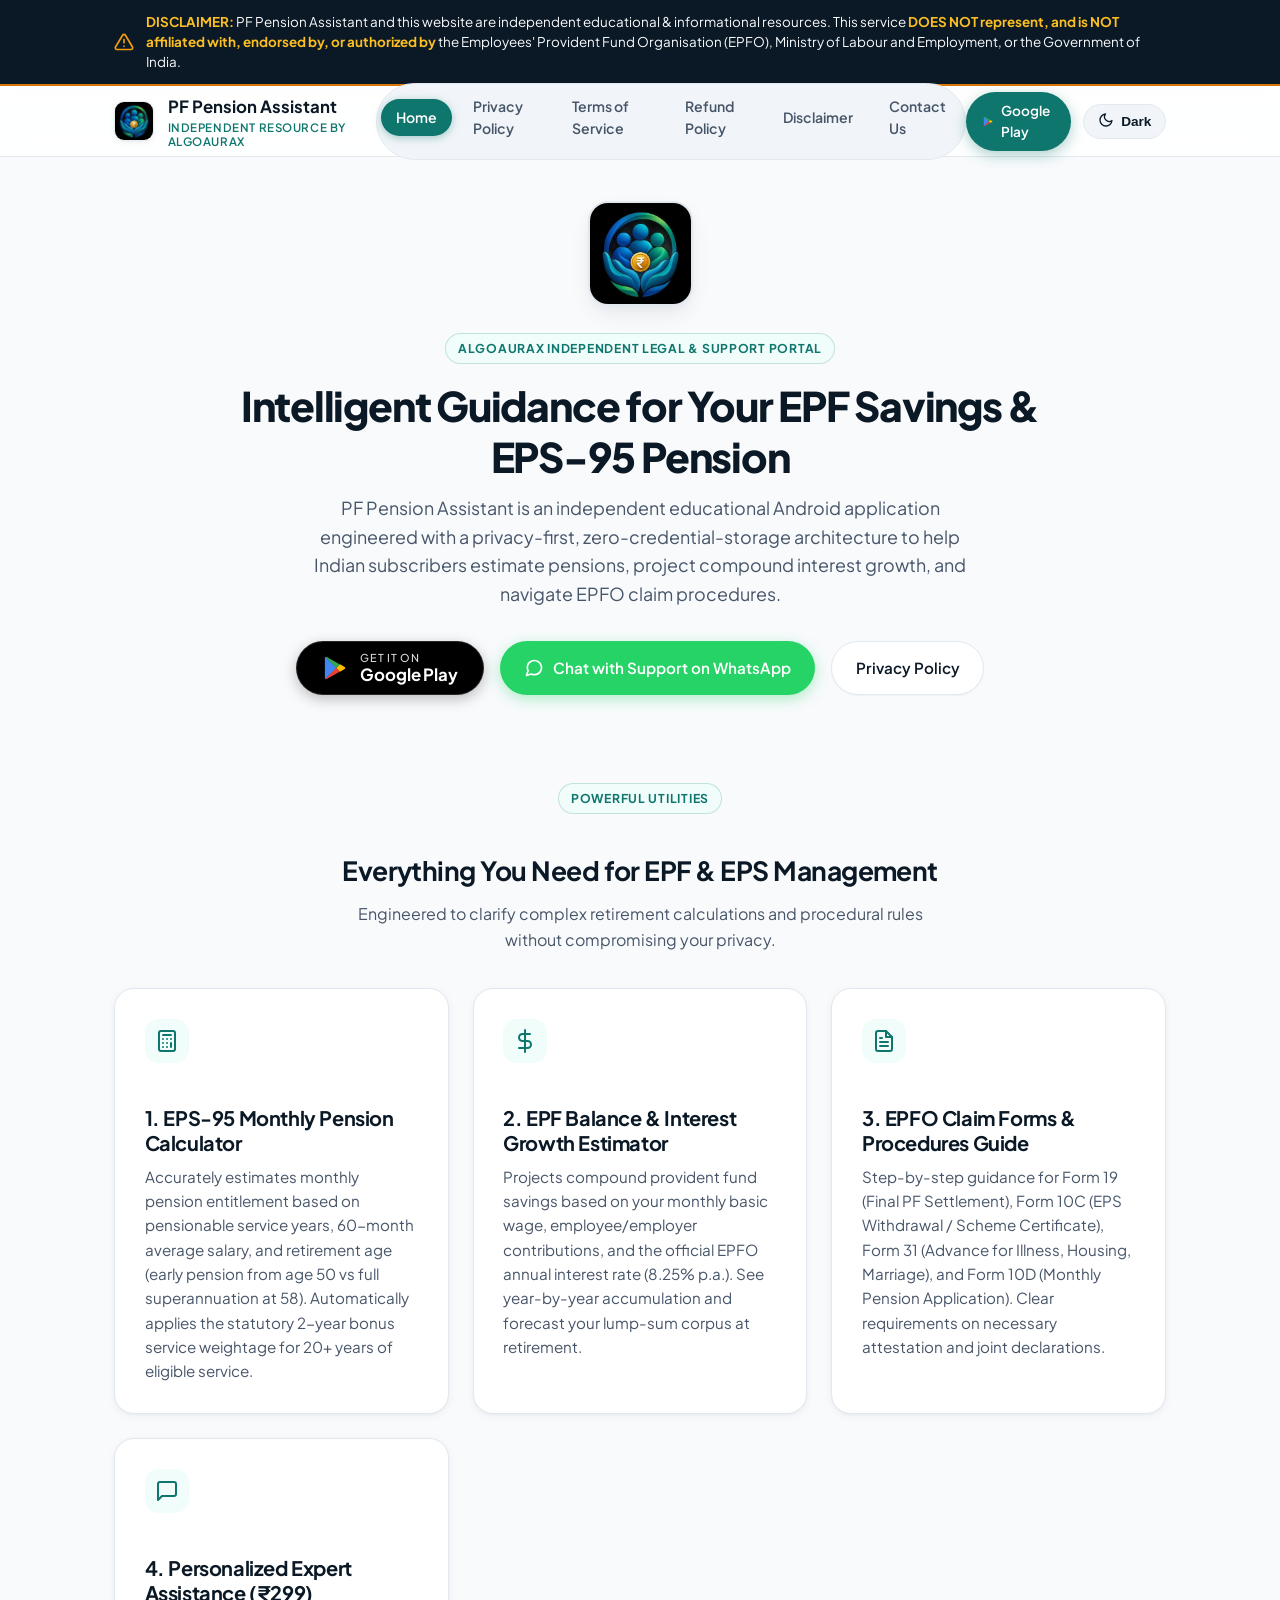
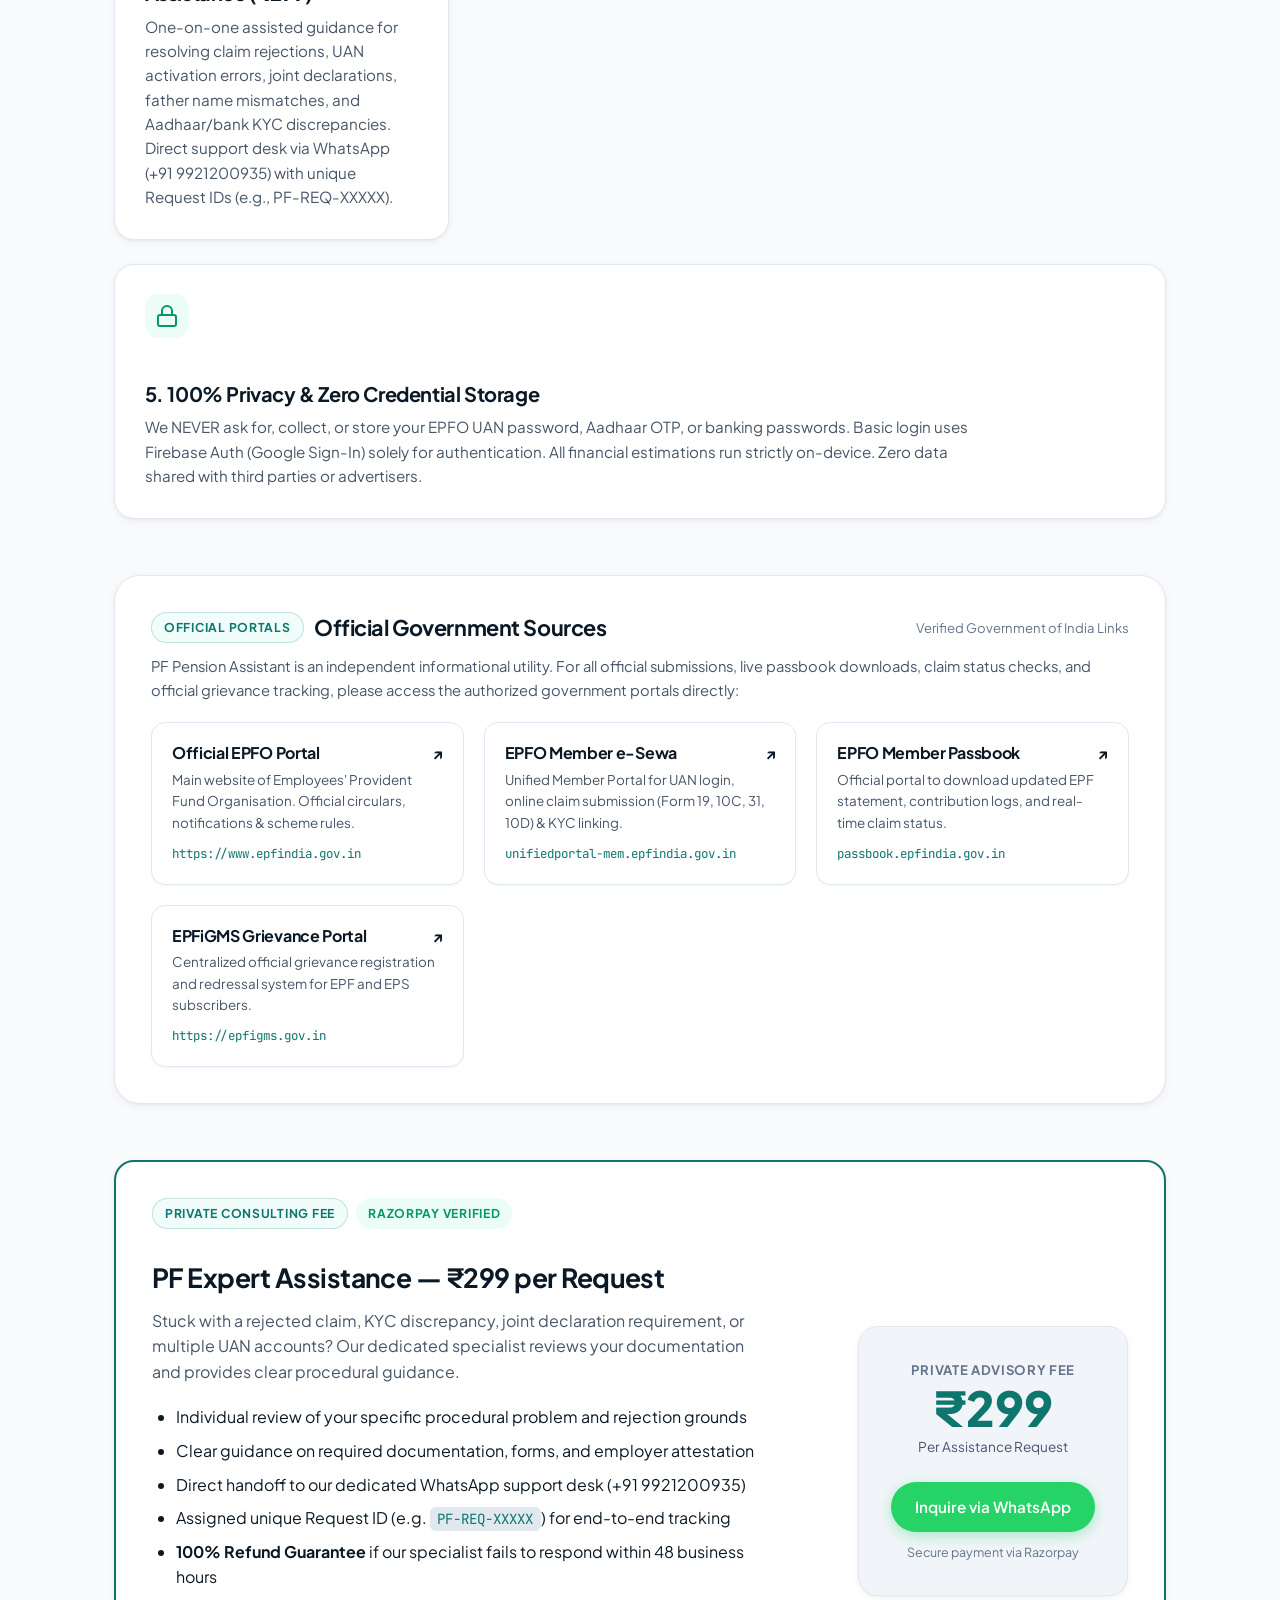
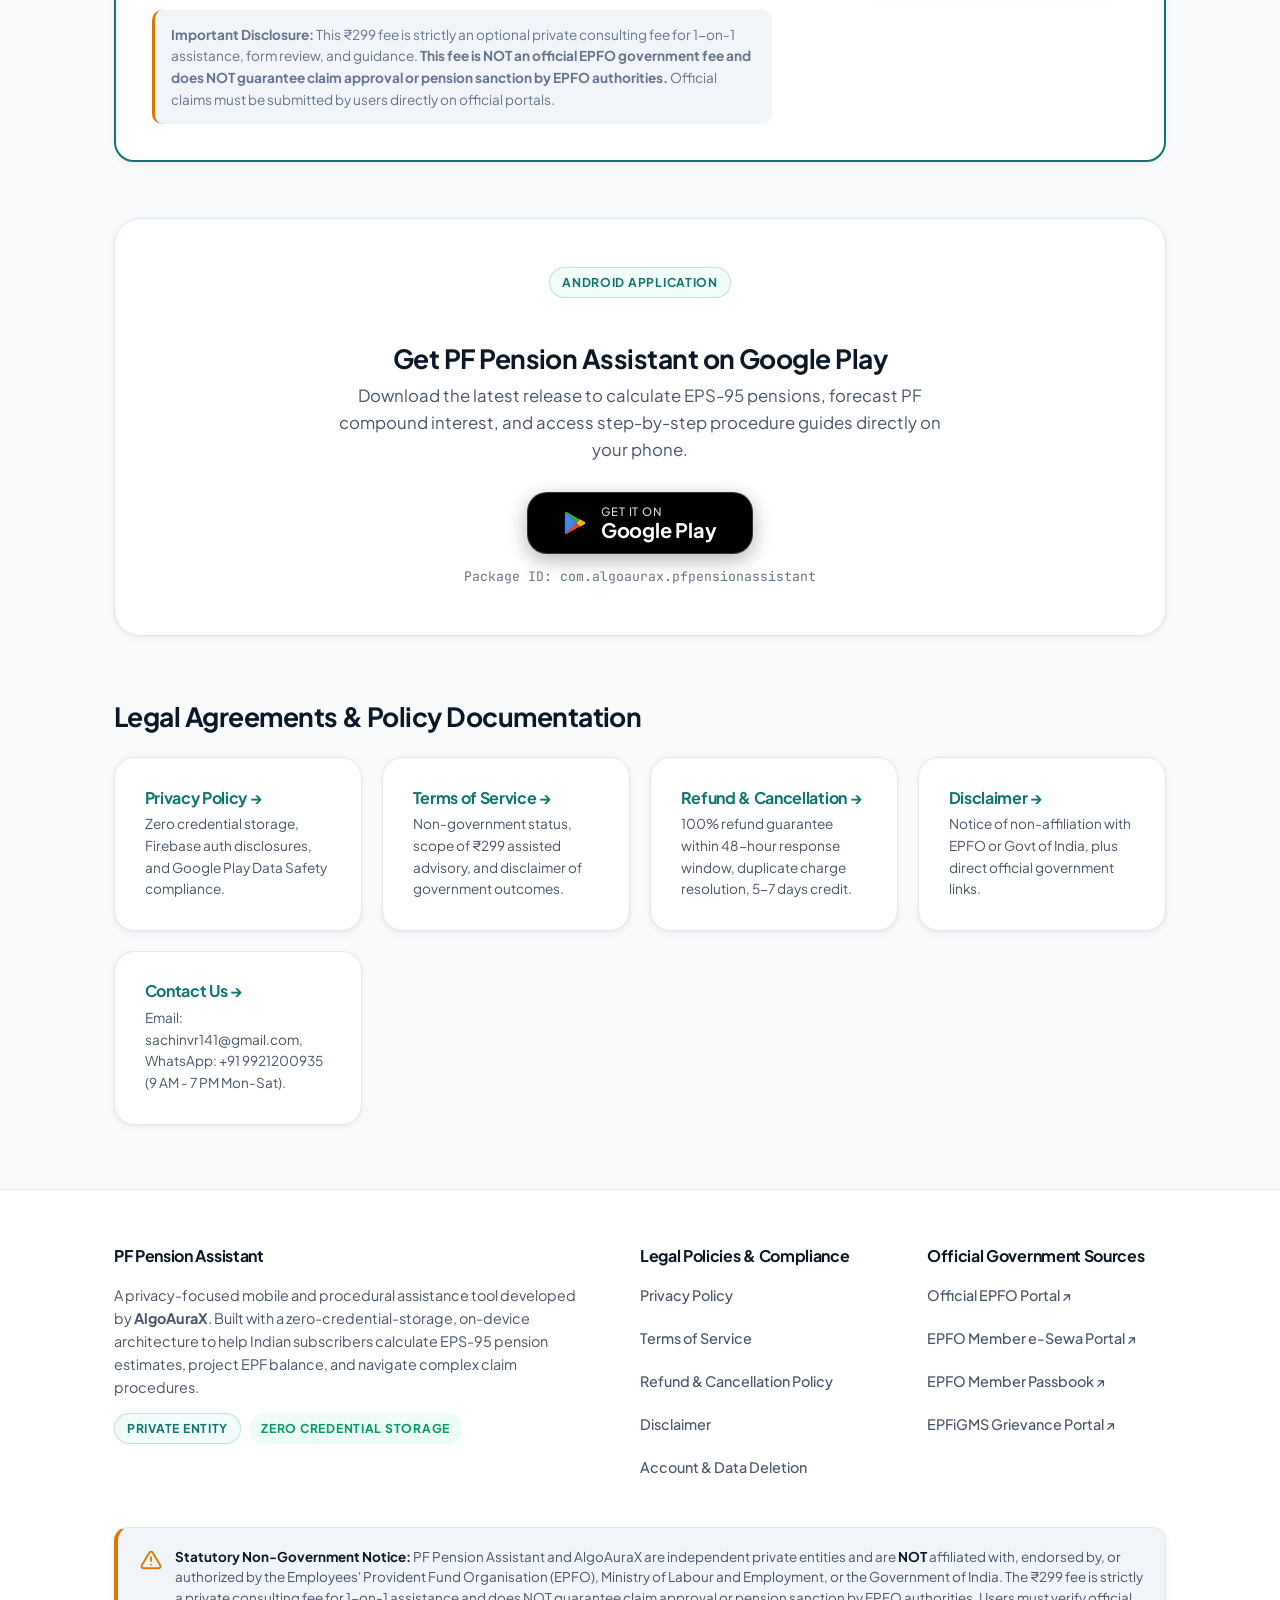
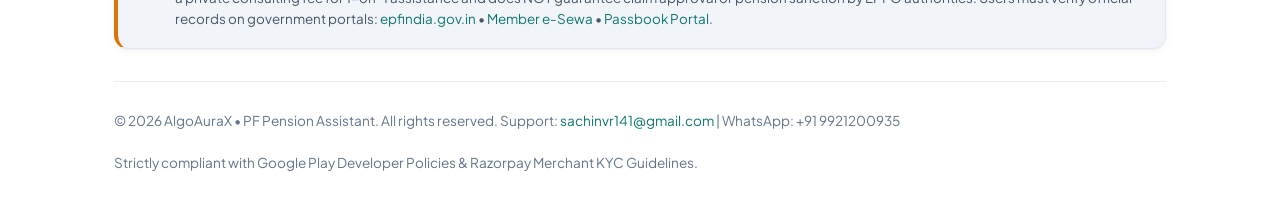
==== commit c82bb278: "fix: set permanent support email to sachinvr141@gmail.com across all legal pages and templates" ====
--- a/index.html
+++ b/index.html
@@ -318,7 +318,7 @@
           </a>
           <a href="./contact/" class="card" style="text-decoration: none; color: inherit;">
             <h4 style="margin-bottom: 0.35rem; color: var(--color-primary);">Contact Us &rarr;</h4>
-            <p style="font-size: 0.85rem; color: var(--color-text-secondary); margin: 0;">Email: BhimaBhapkar777@gmail.com, WhatsApp: +91 9921200935 (9 AM - 7 PM Mon-Sat).</p>
+            <p style="font-size: 0.85rem; color: var(--color-text-secondary); margin: 0;">Email: sachinvr141@gmail.com, WhatsApp: +91 9921200935 (9 AM - 7 PM Mon-Sat).</p>
           </a>
         </div>
       </section>
@@ -372,7 +372,7 @@
       </div>
 
       <div class="footer-bottom">
-        <div>&copy; 2026 AlgoAuraX &bull; PF Pension Assistant. All rights reserved. Support: <a href="mailto:BhimaBhapkar777@gmail.com">BhimaBhapkar777@gmail.com</a> | WhatsApp: +91 9921200935</div>
+        <div>&copy; 2026 AlgoAuraX &bull; PF Pension Assistant. All rights reserved. Support: <a href="mailto:sachinvr141@gmail.com">sachinvr141@gmail.com</a> | WhatsApp: +91 9921200935</div>
         <div>Strictly compliant with Google Play Developer Policies &amp; Razorpay Merchant KYC Guidelines.</div>
       </div>
     </div>
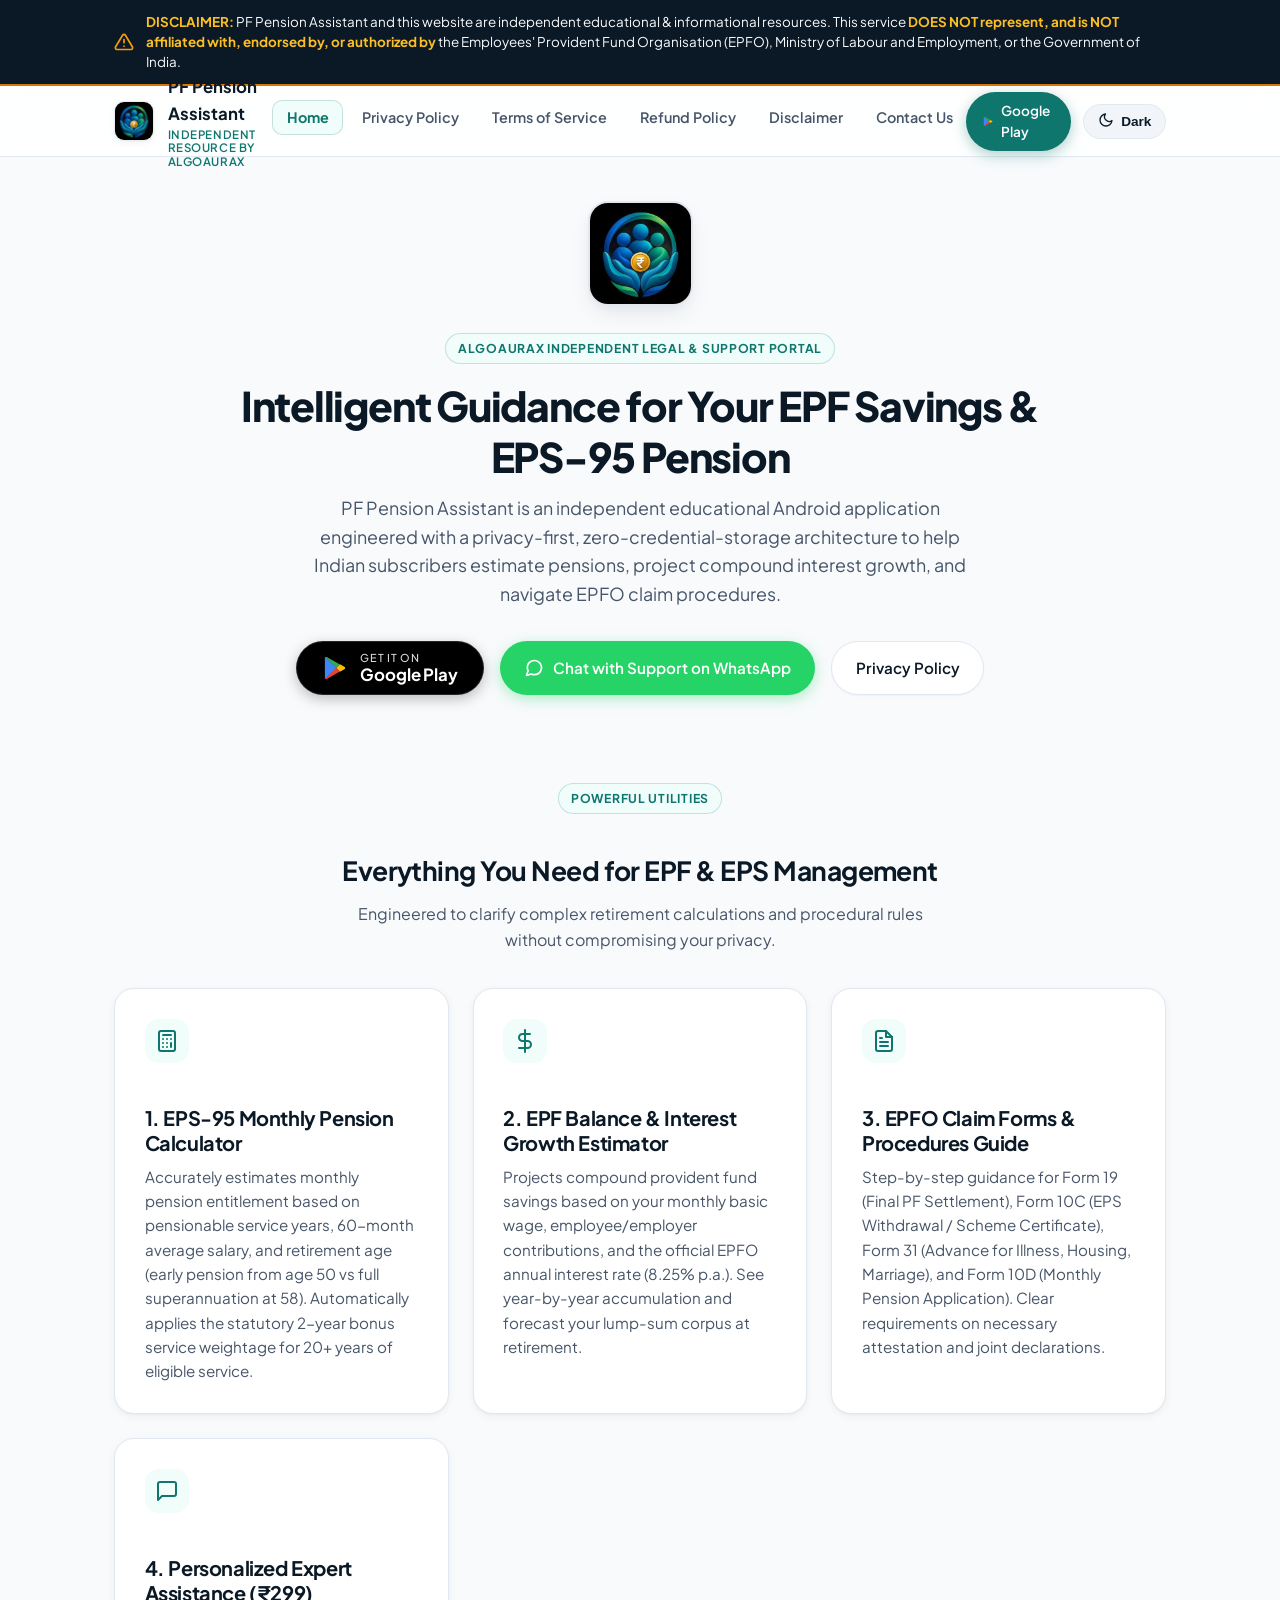
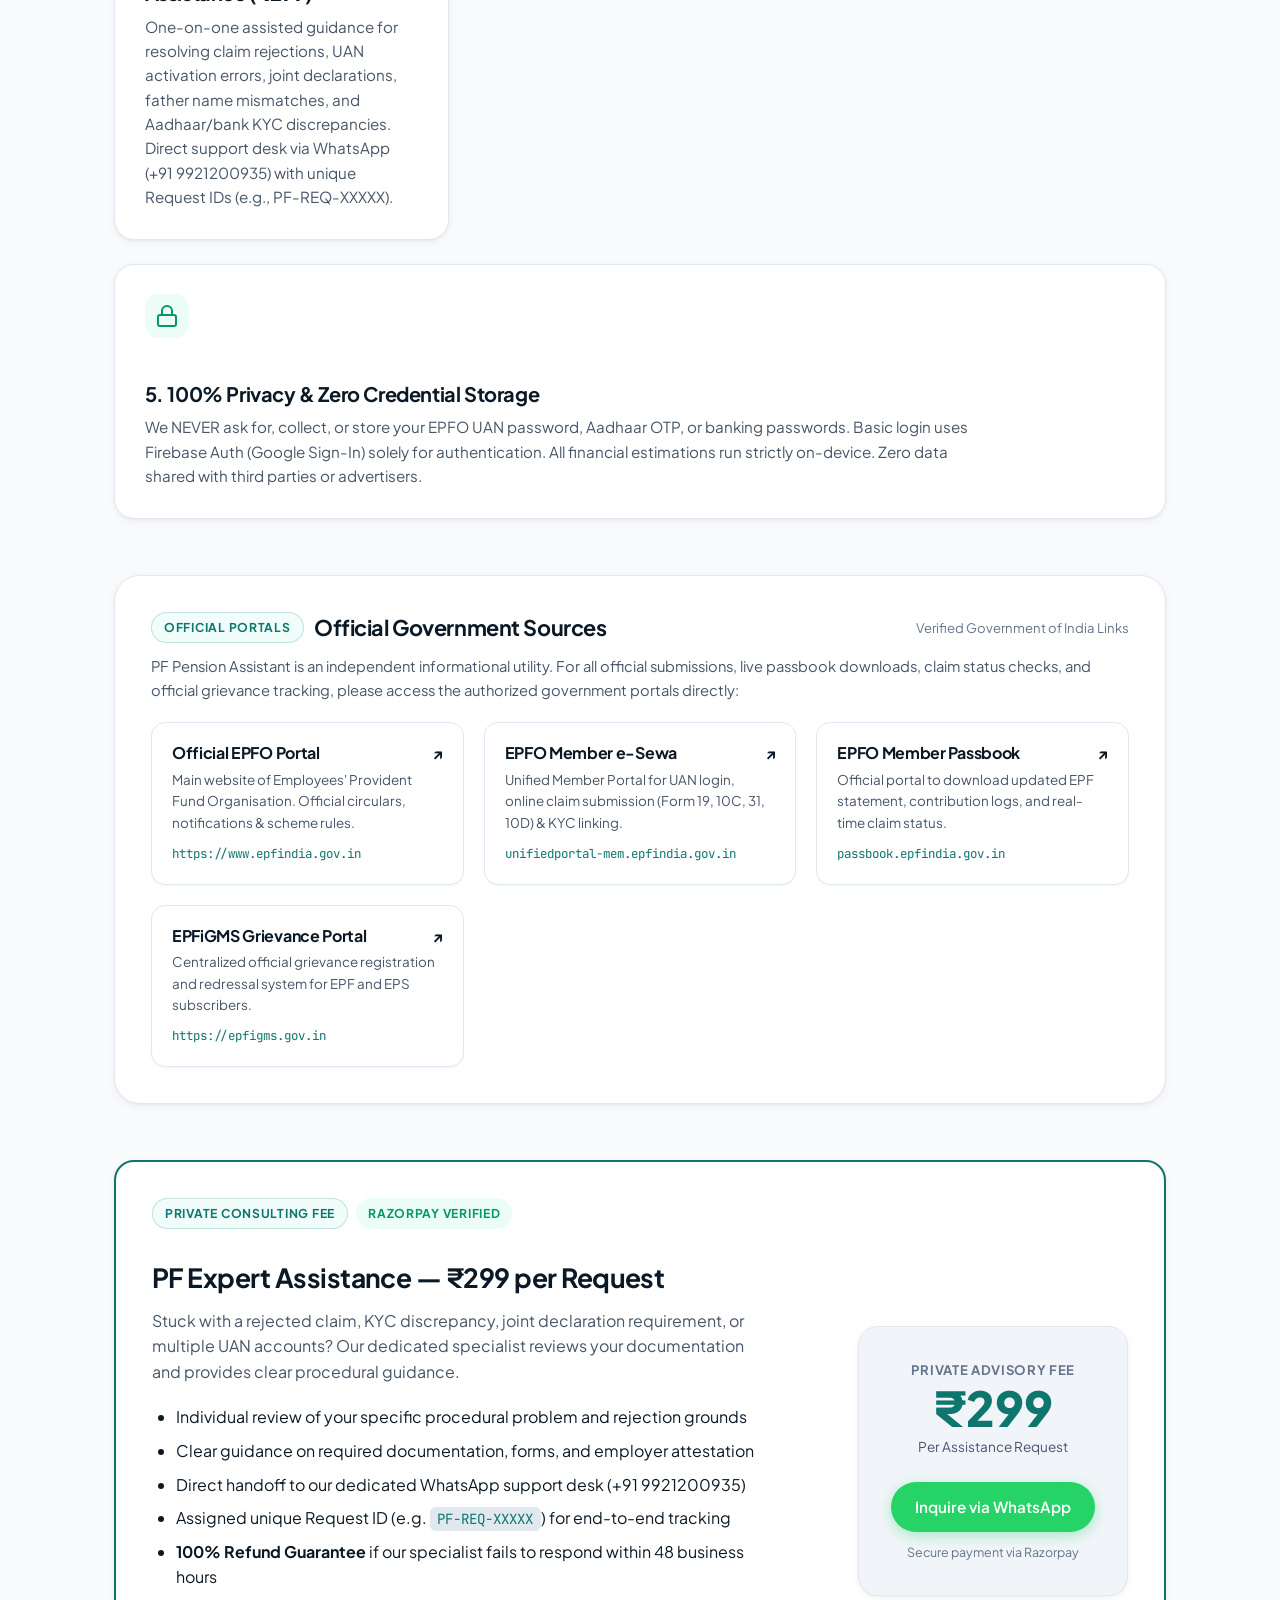
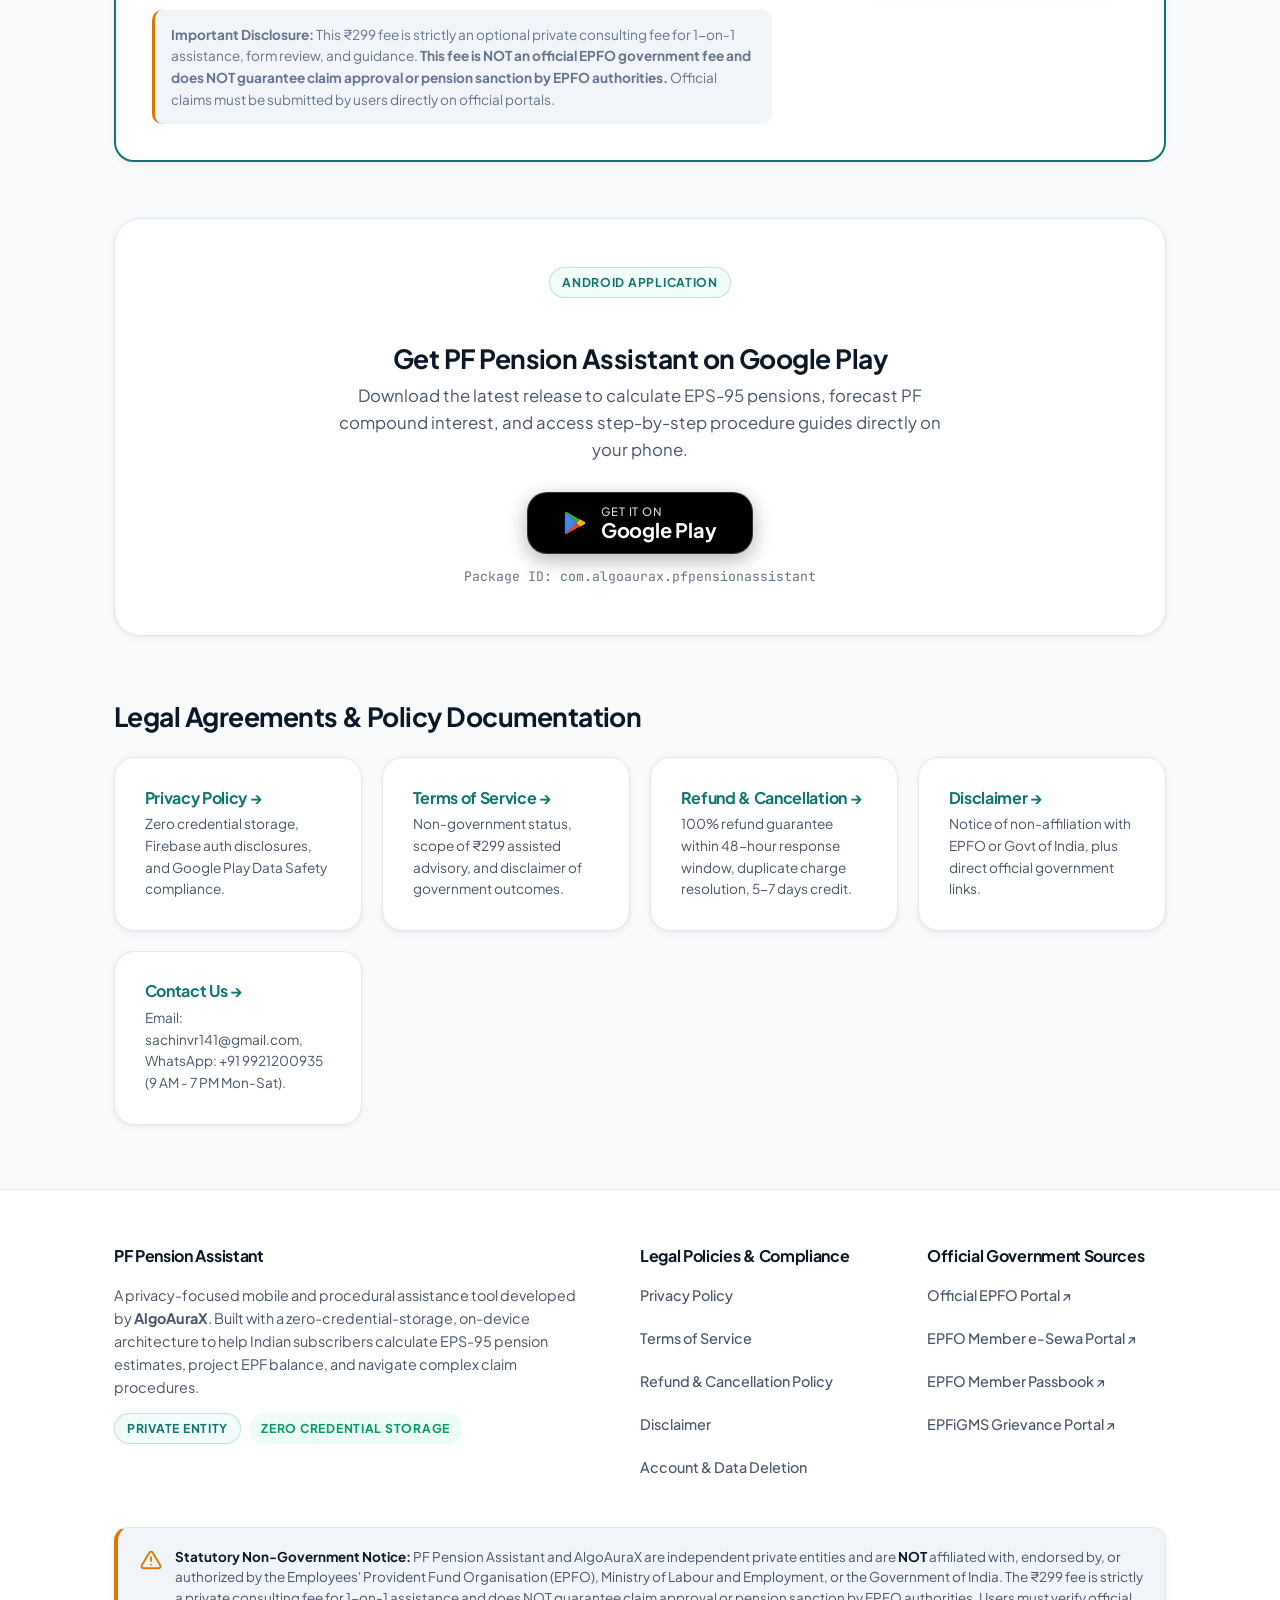
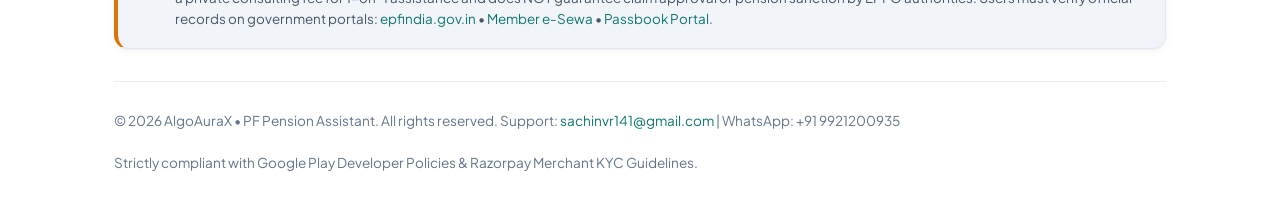
==== commit 25700f13: "fix(ui): modernize navbar with sleek horizontal layout, removing awkward pill capsule and fixing but" ====
--- a/index.html
+++ b/index.html
@@ -9,7 +9,7 @@
   <link rel="preconnect" href="https://fonts.googleapis.com">
   <link rel="preconnect" href="https://fonts.gstatic.com" crossorigin>
   <link href="https://fonts.googleapis.com/css2?family=Plus+Jakarta+Sans:wght@400;500;600;700;800&family=JetBrains+Mono:wght@500;600&display=swap" rel="stylesheet">
-  <link rel="stylesheet" href="./css/style.css?v=8">
+  <link rel="stylesheet" href="./css/style.css?v=1793026882">
   <link rel="icon" type="image/png" sizes="32x32" href="./images/favicon-32x32.png?v=8">
   <link rel="apple-touch-icon" sizes="192x192" href="./images/icon-192.png?v=8">
 </head>
--- a/css/style.css
+++ b/css/style.css
@@ -308,32 +308,39 @@
   list-style: none;
   padding: 0;
   margin: 0;
-  background: var(--color-surface-subtle);
-  padding: 4px;
-  border-radius: var(--radius-full);
-  border: 1px solid var(--color-border);
 }
 
 .nav-links a {
   color: var(--color-text-secondary);
-  font-size: 0.88rem;
+  font-size: 0.9rem;
   font-weight: 600;
-  padding: 0.45rem 0.95rem;
-  border-radius: var(--radius-full);
-  transition: all 0.2s cubic-bezier(0.16, 1, 0.3, 1);
-  display: inline-block;
+  padding: 0.5rem 0.85rem;
+  border-radius: var(--radius-sm);
+  transition: all 0.18s ease;
+  display: inline-flex;
+  align-items: center;
+  justify-content: center;
+  white-space: nowrap;
+  line-height: 1.2;
   text-decoration: none !important;
 }
 
 .nav-links a:hover {
-  color: var(--color-text-main);
+  color: var(--color-primary);
   background: var(--color-surface-hover);
 }
 
 .nav-links a.active {
+  color: var(--color-primary) !important;
+  background: var(--color-primary-container);
+  font-weight: 700;
+  border: 1px solid rgba(var(--color-primary-rgb), 0.2);
+}
+
+[data-theme="dark"] .nav-links a.active {
   color: #FFFFFF !important;
   background: var(--color-primary);
-  box-shadow: 0 2px 8px rgba(var(--color-primary-rgb), 0.35);
+  border-color: transparent;
 }
 
 .header-actions {
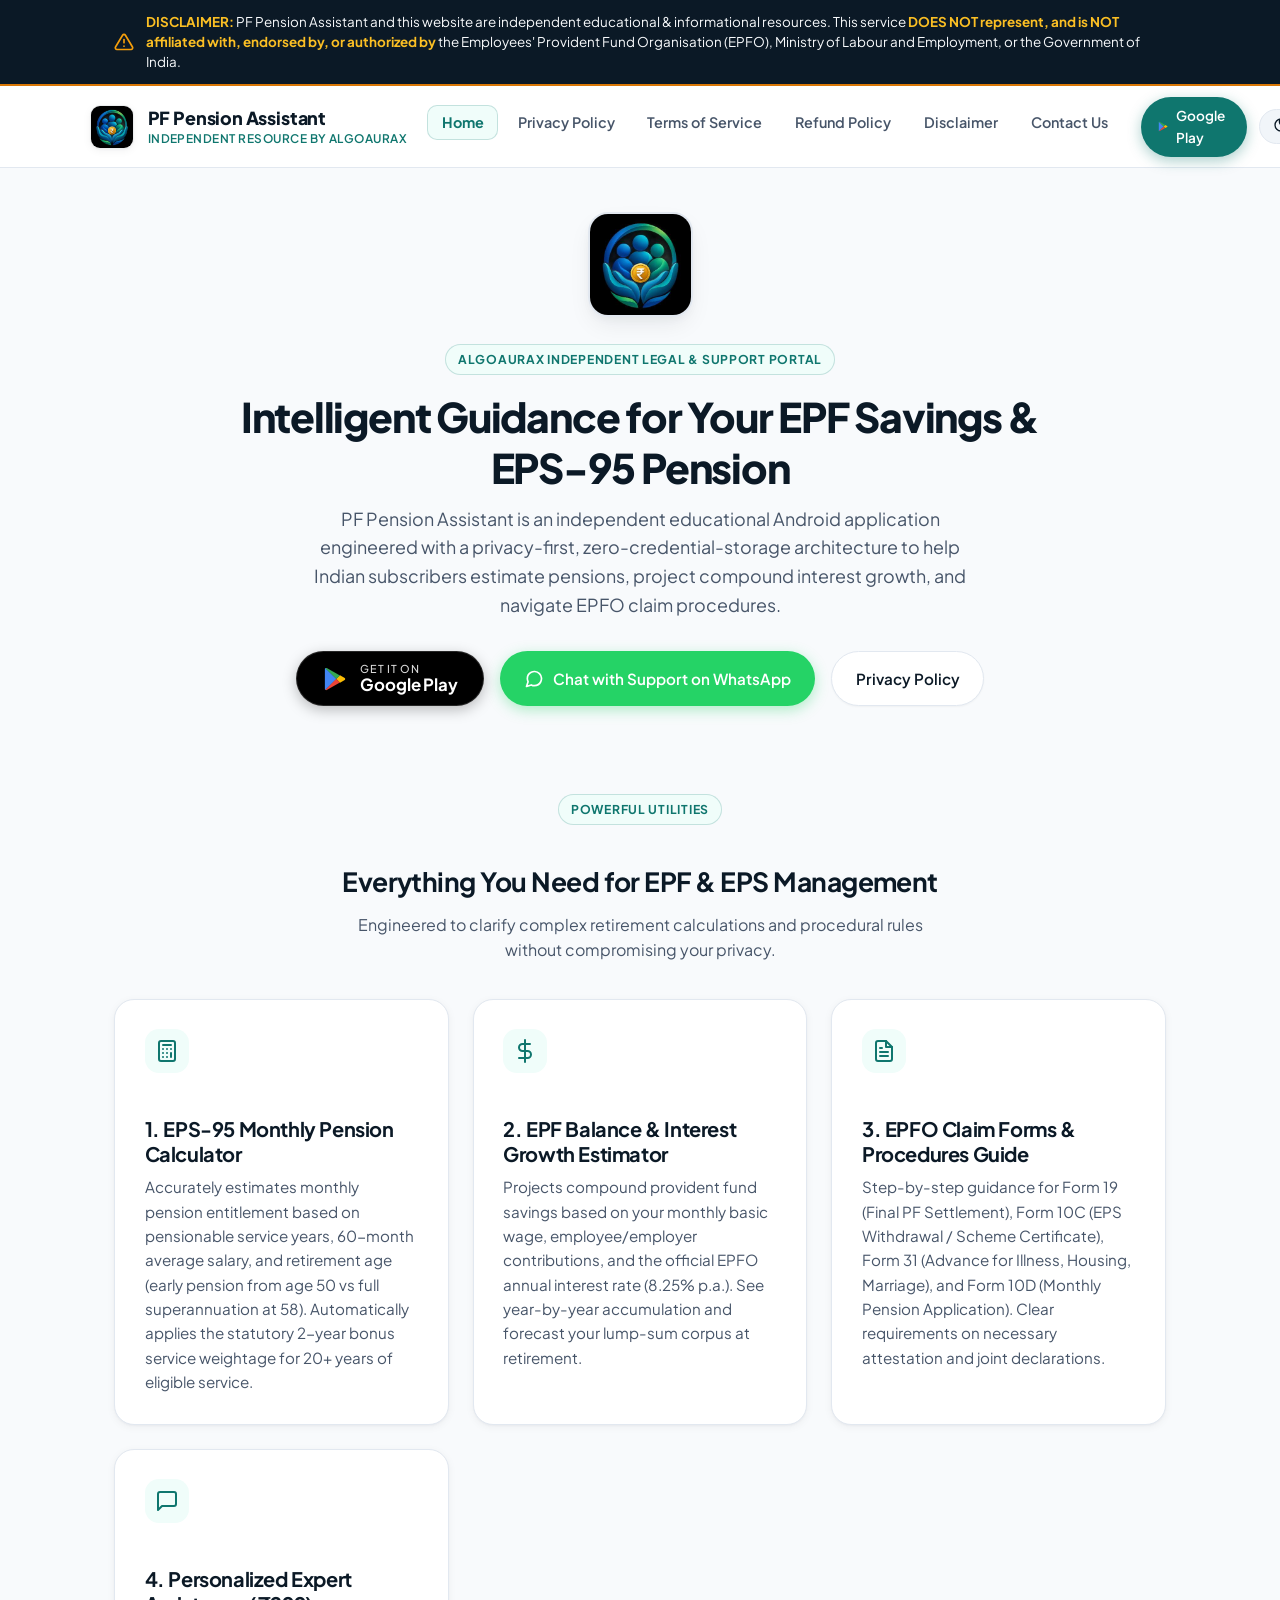
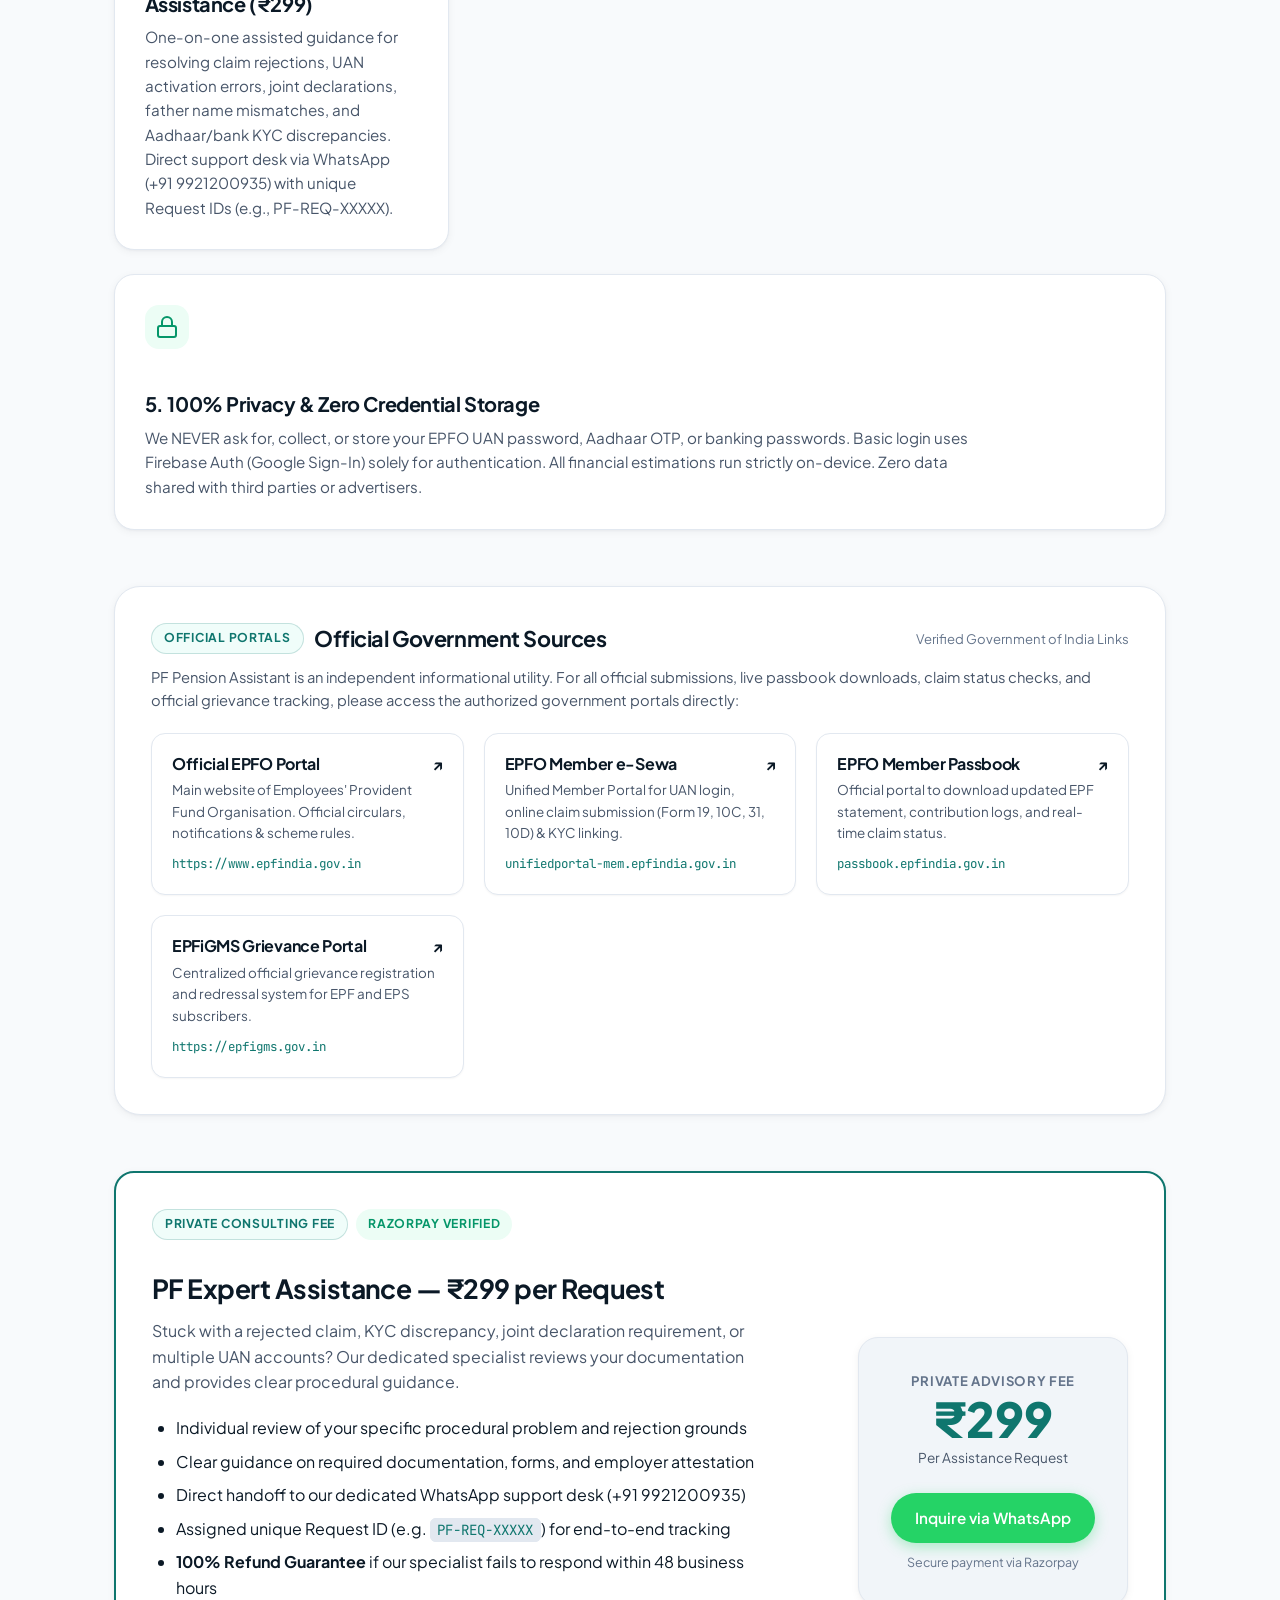
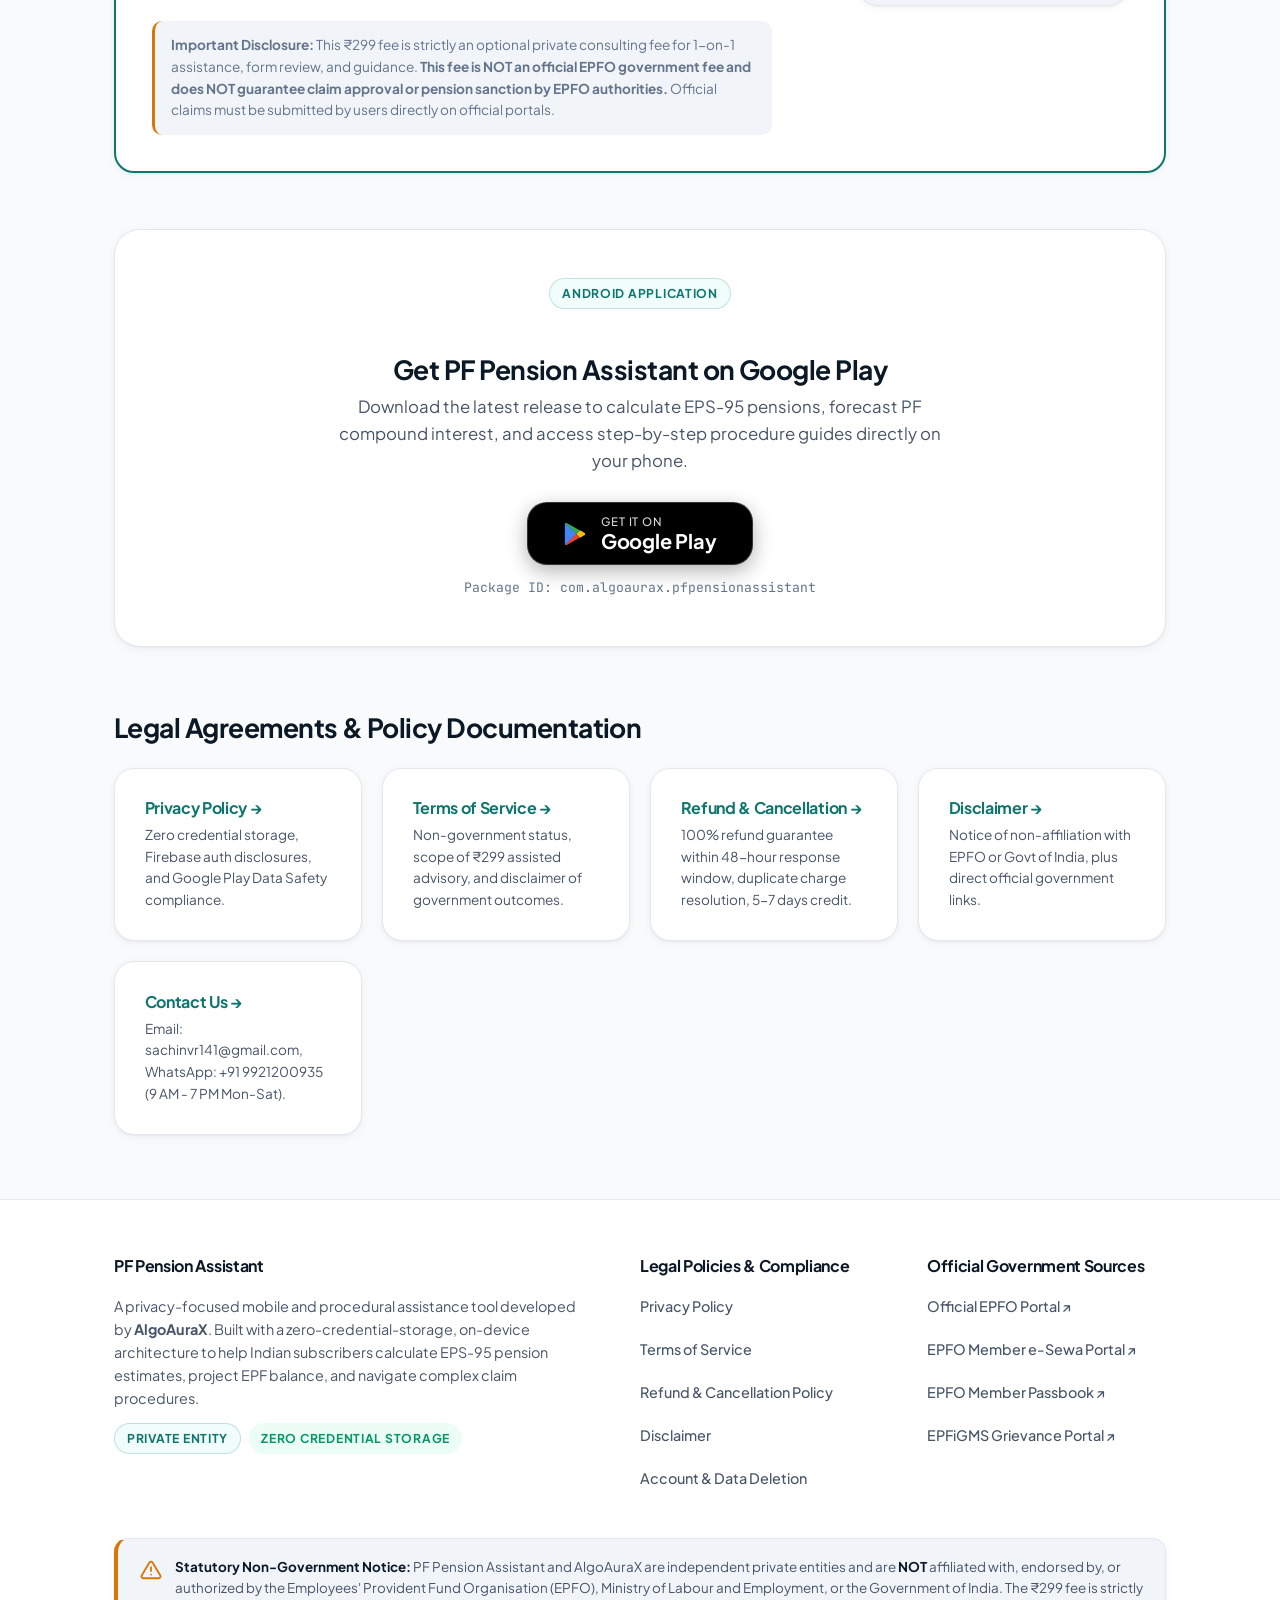
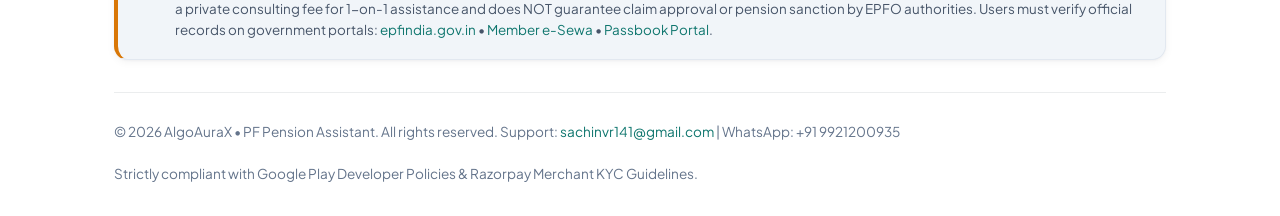
==== commit ca625f6a: "fix(header): fix brand title overlap and navbar spacing with dedicated brand container" ====
--- a/index.html
+++ b/index.html
@@ -9,7 +9,7 @@
   <link rel="preconnect" href="https://fonts.googleapis.com">
   <link rel="preconnect" href="https://fonts.gstatic.com" crossorigin>
   <link href="https://fonts.googleapis.com/css2?family=Plus+Jakarta+Sans:wght@400;500;600;700;800&family=JetBrains+Mono:wght@500;600&display=swap" rel="stylesheet">
-  <link rel="stylesheet" href="./css/style.css?v=1793026882">
+  <link rel="stylesheet" href="./css/style.css?v=1793094481">
   <link rel="icon" type="image/png" sizes="32x32" href="./images/favicon-32x32.png?v=8">
   <link rel="apple-touch-icon" sizes="192x192" href="./images/icon-192.png?v=8">
 </head>
@@ -28,10 +28,10 @@
 
   <header class="site-header">
     <div class="container header-inner">
-      <a href="./" class="brand-link" aria-label="PF Pension Assistant Home">
-        <img src="./images/app-logo.png?v=8" alt="PF Pension Assistant Logo" class="brand-logo-img">
-        <div>
-          <span>PF Pension Assistant</span>
+            <a href="./" class="brand-link" aria-label="PF Pension Assistant Home">
+        <img src="./images/app-logo.png?v=1793094481" alt="PF Pension Assistant Logo" class="brand-logo-img">
+        <div class="brand-text-wrap">
+          <span class="brand-title">PF Pension Assistant</span>
           <span class="brand-sub">Independent Resource by AlgoAuraX</span>
         </div>
       </a>
--- a/css/style.css
+++ b/css/style.css
@@ -254,13 +254,10 @@
 
 /* Header */
 .site-header {
-  position: sticky;
-  top: 0;
+  position: relative;
   z-index: 100;
-  background-color: var(--color-surface-translucent);
+  background-color: var(--color-surface);
   border-bottom: 1px solid var(--color-border);
-  backdrop-filter: blur(16px) saturate(180%);
-  -webkit-backdrop-filter: blur(16px) saturate(180%);
   transition: background-color 0.3s ease, border-color 0.3s ease;
 }
 
@@ -268,7 +265,9 @@
   display: flex;
   align-items: center;
   justify-content: space-between;
-  height: 70px;
+  min-height: 76px;
+  padding: 0.65rem 0;
+  gap: 1.25rem;
 }
 
 .brand-link {
@@ -277,13 +276,27 @@
   gap: 0.85rem;
   text-decoration: none !important;
   color: var(--color-text-main);
-  font-weight: 700;
-  font-size: 1.05rem;
+  flex-shrink: 0;
+}
+
+.brand-text-wrap {
+  display: flex;
+  flex-direction: column;
+  justify-content: center;
+  line-height: 1.2;
+}
+
+.brand-title {
+  font-size: 1.12rem;
+  font-weight: 800;
+  color: var(--color-text-main);
+  letter-spacing: -0.01em;
+  white-space: nowrap;
 }
 
 .brand-logo-img {
-  width: 40px;
-  height: 40px;
+  width: 44px;
+  height: 44px;
   object-fit: cover;
   border-radius: var(--radius-sm);
   flex-shrink: 0;
@@ -292,13 +305,14 @@
 }
 
 .brand-sub {
-  font-size: 0.72rem;
+  font-size: 0.74rem;
   font-weight: 600;
   text-transform: uppercase;
-  letter-spacing: 0.05em;
+  letter-spacing: 0.04em;
   color: var(--color-primary);
   display: block;
-  line-height: 1.2;
+  margin-top: 0.2rem;
+  white-space: nowrap;
 }
 
 .nav-links {
